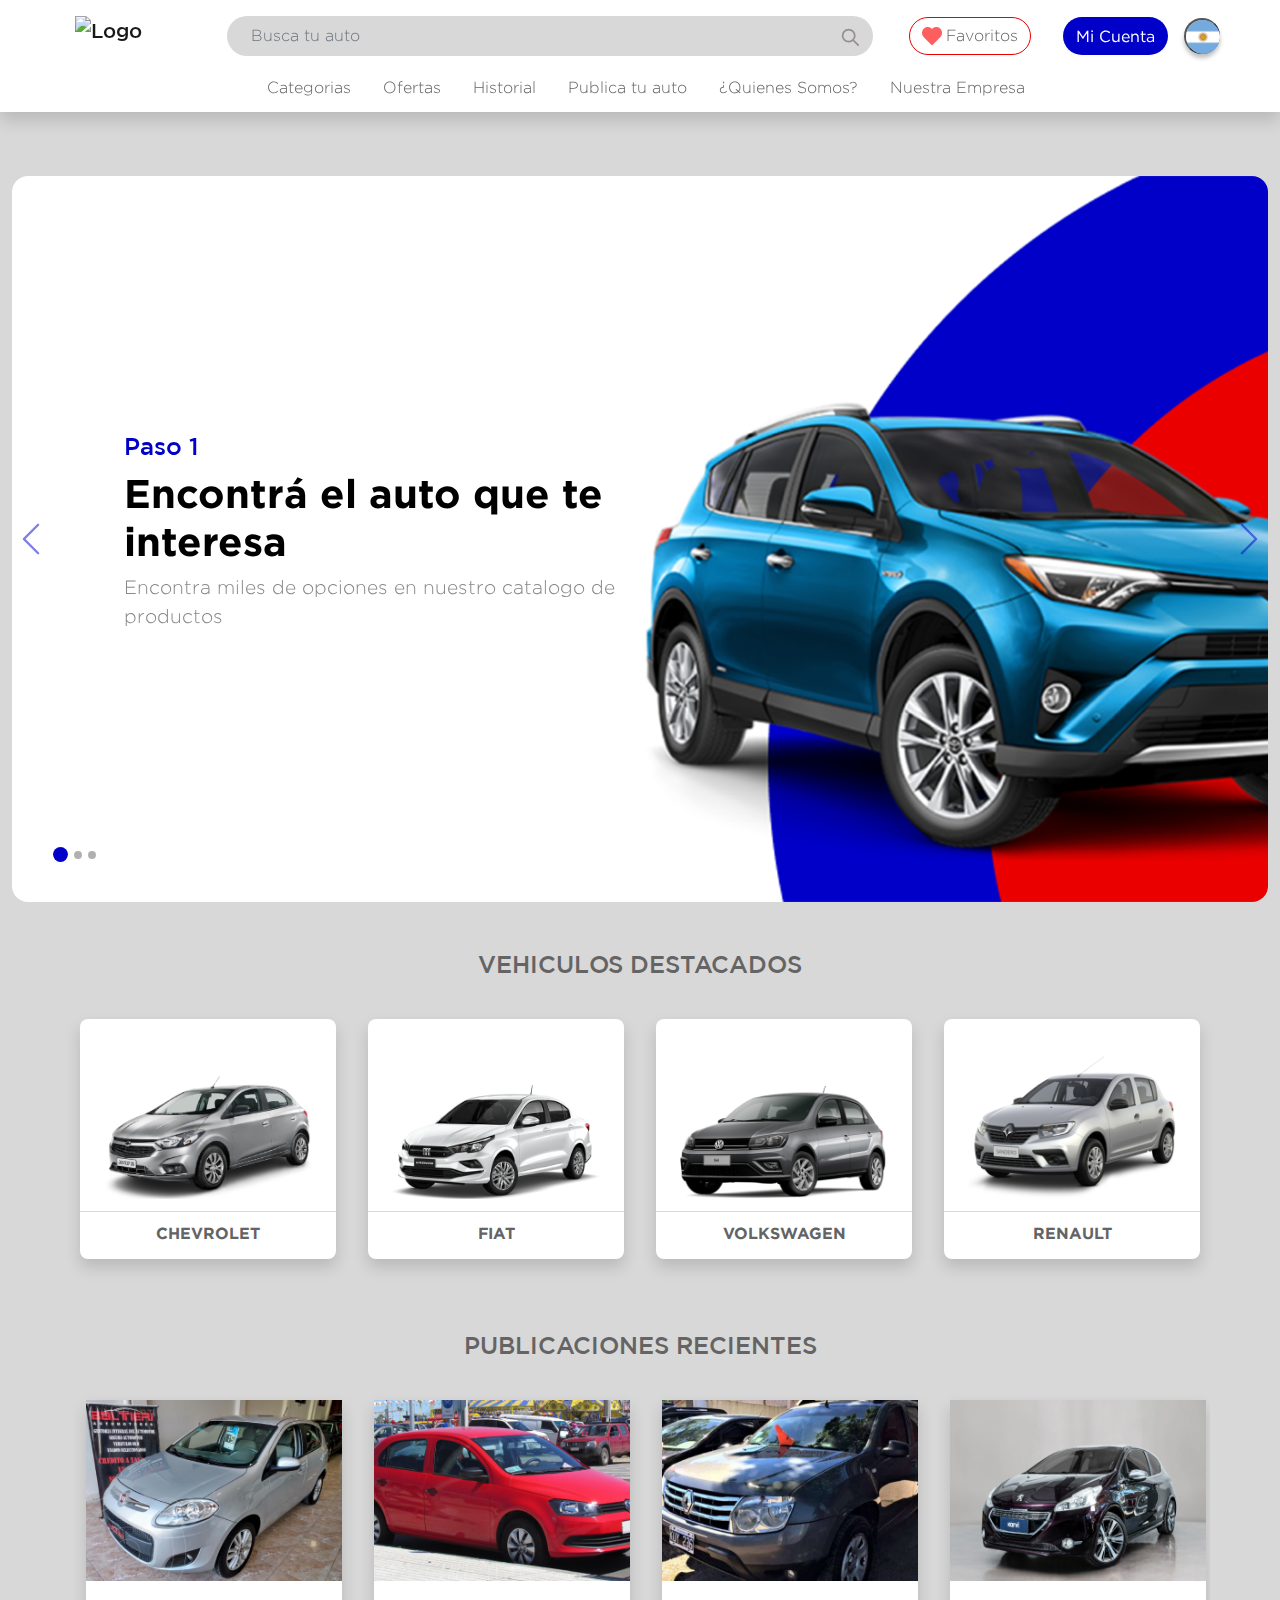
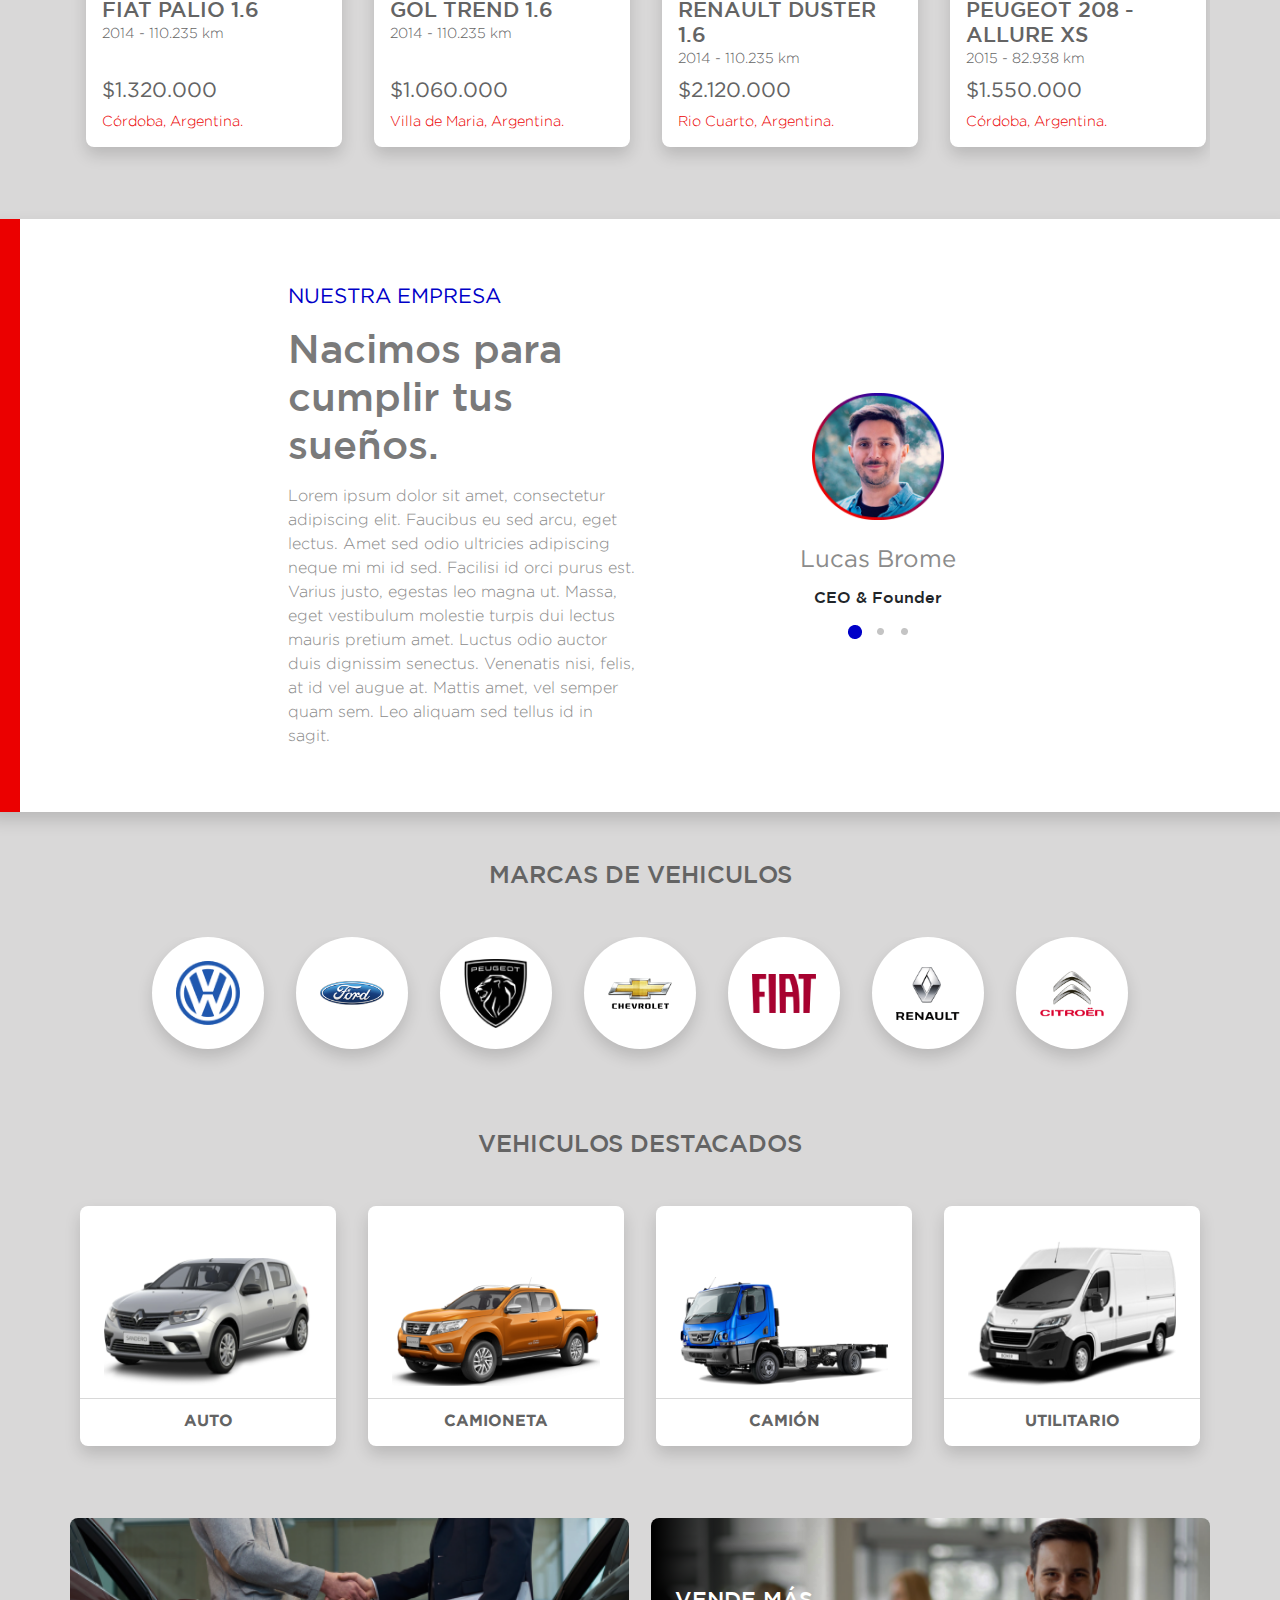
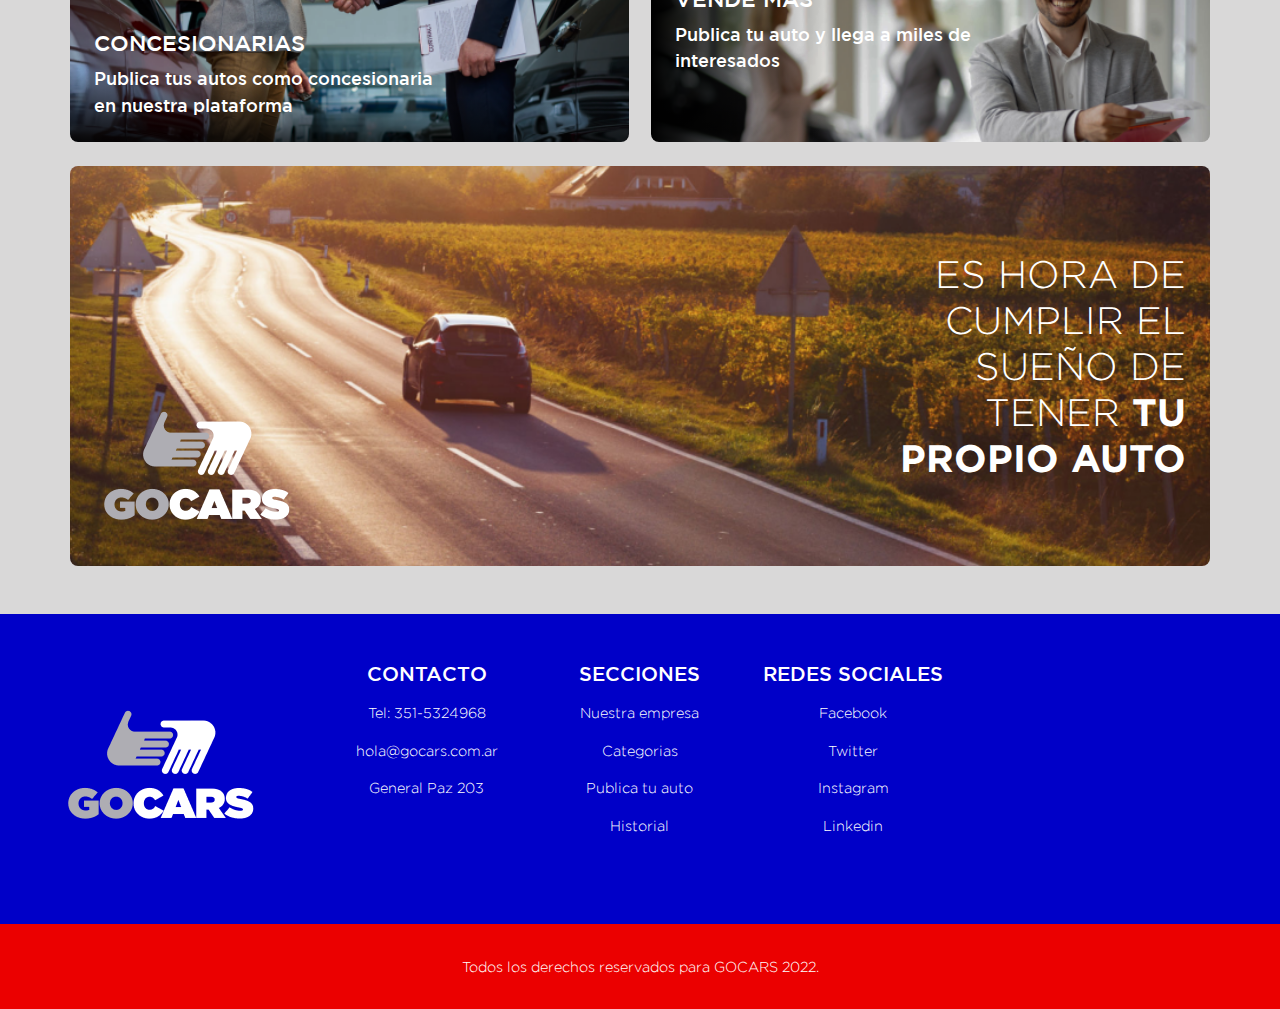
==== index.html @ 669456b5 "home" ====
<!DOCTYPE html>
<html>

<head>
    <meta charset="utf-8">
    <meta http-equiv="X-UA-Compatible" content="IE=edge">
    <title>GoCars</title>
    <meta name="viewport" content="width=device-width, initial-scale=1">
    <link rel="stylesheet" href="styles/main.css">
    <link rel="stylesheet" href="styles/bootstrap.min.css">
</head>

<body>
    <nav class="navbar navbar-expand-lg navbar-light px-5 shadow pt-3 pb-2 fixed-top">
        <div class="container-fluid">
            <div class="row mx-auto w-100">
                <a class="img-fluid navbar-brand logo-nav col-4 col-lg-1 logo mx-0 d-flex justify-content-center p-0"
                    href="#"><img class="img-fluid" src="img/logo.png" alt="Logo"></a>
                <button class="navbar-toggler float-end my-auto" type="button" data-bs-toggle="collapse"
                    data-bs-target="#navbarSupportedContent" aria-controls="navbarSupportedContent"
                    aria-expanded="false" aria-label="Toggle navigation">
                    <span class="navbar-toggler-icon"></span>
                </button>
                <div class="col-lg-11 collapse navbar-collapse mx-0" id="navbarSupportedContent">
                    <div class="row align-items-center justify-content-end">
                        <div class="mt-4 mt-lg-0 col-12 col-lg-6 ms-auto">
                            <div class="input-group input-lg">
                                <input type="text" class="ps-4 py-2 form-control" placeholder="Busca tu auto"
                                    aria-label="Busca tu auto" aria-describedby="button-addon2">
                                <button class="btn lupa-nav" type="button" id="button-addon2"><svg class="" fill="none"
                                        stroke="currentColor" viewBox="0 0 24 24" xmlns="http://www.w3.org/2000/svg">
                                        <path stroke-linecap="round" stroke-linejoin="round" stroke-width="2"
                                            d="M21 21l-6-6m2-5a7 7 0 11-14 0 7 7 0 0114 0z"></path>
                                    </svg></button>
                            </div>
                        </div>
                        <button
                            class="mb-3 mb-lg-0 mx-auto ms-lg-4 me-lg-3 fav-btn rounded-pill col-12 col-lg-1 btn d-flex align-items-end justify-content-center"
                            type="submit"><img src="img/fav.png" alt="fav" class="me-1 my-auto"> Favoritos</button>
                        <button class="mb-3 mb-lg-0 mx-lg-3 mx-auto rounded-pill col-12 col-lg-1 btn" type="submit">Mi
                            Cuenta</button>
                        <button class="col-12 col-lg-1 bandera-icon rounded-circle p-0"><img
                                class="rounded-circle m-auto" src="img/bandera.jpg" alt="nacionalidad"></button>
                        <div
                            class="enlaces-nav mt-2 mt-lg-0 col-12 pt-lg-3 d-flex flex-column flex-lg-row justify-content-center container-fluid">
                            <a href="" class="enlace-nav py-2 py-lg-1 mx-auto mx-lg-3 mx-xxl-5">
                                Categorias
                            </a>
                            <a href="pages/shopList.html" class="enlace-nav py-2 py-lg-1 mx-auto mx-lg-3 mx-xxl-5">
                                Ofertas
                            </a>
                            <a href="" class="enlace-nav py-2 py-lg-1 mx-auto mx-lg-3 mx-xxl-5">
                                Historial
                            </a>
                            <a href="" class="enlace-nav py-2 py-lg-1 mx-auto mx-lg-3 mx-xxl-5">
                                Publica tu auto
                            </a>
                            <a href="" class="enlace-nav py-2 py-lg-1 mx-auto mx-lg-3 mx-xxl-5">
                                ¿Quienes Somos?
                            </a>
                            <a href="" class="enlace-nav py-2 py-lg-1 mx-auto mx-lg-3 mx-xxl-5">
                                Nuestra Empresa
                            </a>
                        </div>
                    </div>
                </div>
                <div class="col-12  input d-lg-none mt-3 mx-0 px-0">
                    <div class="input-group">
                        <input type="text" class="ps-4 py-2 form-control" placeholder="Busca tu auto"
                            aria-label="Busca tu auto" aria-describedby="button-addon2">
                        <button class="btn lupa-nav" type="button" id="button-addon2"><svg class="" fill="none"
                                stroke="currentColor" viewBox="0 0 24 24" xmlns="http://www.w3.org/2000/svg">
                                <path stroke-linecap="round" stroke-linejoin="round" stroke-width="2"
                                    d="M21 21l-6-6m2-5a7 7 0 11-14 0 7 7 0 0114 0z"></path>
                            </svg></button>
                    </div>
                </div>

            </div>
    </nav>
    <div class="container-fluid mx-auto my-5">
        <div id="carouselExampleIndicators" class="carousel slide" data-bs-ride="carousel">
            <div class="carousel-indicators">
                <button type="button" data-bs-target="#carouselExampleIndicators" data-bs-slide-to="0" class="active"
                    aria-current="true" aria-label="Slide 1"></button>
                <button type="button" data-bs-target="#carouselExampleIndicators" data-bs-slide-to="1"
                    aria-label="Slide 2"></button>
                <button type="button" data-bs-target="#carouselExampleIndicators" data-bs-slide-to="2"
                    aria-label="Slide 3"></button>
            </div>
            <div class="carousel-inner">
                <div class="carousel-item banner1 active">
                    <div class="w-50">
                        <h4>Paso 1</h4>
                        <h3>Encontrá el auto que te interesa</h3>
                        <p>Encontra miles de opciones en nuestro catalogo de productos</p>

                    </div>
                </div>
                <div class="carousel-item banner2">
                    <div class="w-50">
                        <h4>Paso 1</h4>
                        <h3>Encontrá el auto que te interesa</h3>
                        <p>Encontra miles de opciones en nuestro catalogo de productos</p>

                    </div>
                </div>
                <div class="carousel-item banner3">
                    <div class="w-50">
                        <h4>Paso 1</h4>
                        <h3>Encontrá el auto que te interesa</h3>
                        <p>Encontra miles de opciones en nuestro catalogo de productos</p>

                    </div>
                </div>
            </div>
            <button class="carousel-control-prev" type="button" data-bs-target="#carouselExampleIndicators"
                data-bs-slide="prev">
                <span class="carousel-control-prev-icon me-auto" aria-hidden="true"></span>
                <span class="visually-hidden">Previous</span>
            </button>
            <button class="carousel-control-next" type="button" data-bs-target="#carouselExampleIndicators"
                data-bs-slide="next">
                <span class="carousel-control-next-icon ms-auto" aria-hidden="true"></span>
                <span class="visually-hidden">Next</span>
            </button>
        </div>
    </div>
    <div class="destacados container-fluid mb-5">
        <h3 class="text-center mt-5 mb-3">vehiculos destacados</h3>

        <div class="row justify-content-center aling-items-center pt-4">
            <div
                class="mb-2 mb-lg-4 px-0 col-6 col-lg-3 shadow card-auto d-flex flex-column justify-content-end mx-1 mx-lg-3">
                <img src="img/00 1.png" alt="" class="mx-auto px-4 py-2 img-fluid">
                <hr class="my-1">
                <h5 class="nombre-card text-center py-2">chevrolet</h5>
            </div>
            <div
                class="mb-2 mb-lg-4 px-0 col-6 col-lg-3 shadow card-auto d-flex flex-column justify-content-end mx-1 mx-lg-3">
                <img src="img/00 2.png" alt="" class="mx-auto px-4 py-2 img-fluid">
                <hr class="my-1">
                <h5 class="nombre-card text-center py-2">fiat</h5>
            </div>
            <div
                class="mb-2 mb-lg-4 px-0 col-6 col-lg-3 shadow card-auto d-flex flex-column justify-content-end mx-1 mx-lg-3">
                <img src="img/00 3.png" alt="" class="mx-auto px-4 py-2 img-fluid">
                <hr class="my-1">
                <h5 class="nombre-card text-center py-2">volkswagen</h5>
            </div>
            <div
                class="mb-2 mb-lg-4 px-0 col-6 col-lg-3 shadow card-auto d-flex flex-column justify-content-end mx-1 mx-lg-3">
                <img src="img/00 4.png" alt="" class="mx-auto px-4 py-2 img-fluid">
                <hr class="my-1">
                <h5 class="nombre-card text-center py-2">renault</h5>
            </div>
        </div>
    </div>
    <h3 class="text-center mt-5 mb-3 mx-2">publicaciones recientes</h3>
    <div class="publicaciones-home pt-4 mb-5 container px-0">
        <div class="mb-4 mx-3 px-0 shadow card-publicaciones d-flex flex-column">
            <button id="fav-no"
                class="rounded-circle text-decoration-none btn p-0 m-2 fav-icons w-auto position-absolute top-0 end-0">
                <img src="img/fav-no.png" alt="fav no" class="fav-no">
            </button>
            <button id="fav-si"
                class="rounded-circle text-decoration-none btn p-0 m-2 d-none fav-icons w-auto position-absolute top-0 end-0">
                <img src="img/fav-si.png" alt="fav si" class="fav-si">
            </button>
            <img src="img/0001.png" at="" class="">
            <h5 class="nombre-card px-3 pt-3">fiat palio 1.6</h5>
            <p class="datos-card px-3">
                2014 - 110.235 km
            </p>
            <h5 class="precio-card mt-auto px-3">
                $1.320.000
            </h5>
            <p class="ubicacion-card px-3">
                Córdoba, Argentina.
            </p>
        </div>
        <div class="mb-4 mx-3 px-0 shadow card-publicaciones d-flex flex-column">
            <button id="fav-no"
                class="rounded-circle text-decoration-none btn p-0 m-2 fav-icons w-auto position-absolute top-0 end-0">
                <img src="img/fav-no.png" alt="fav no" class="fav-no">
            </button>
            <button id="fav-si"
                class="rounded-circle text-decoration-none btn p-0 m-2 d-none fav-icons w-auto position-absolute top-0 end-0">
                <img src="img/fav-si.png" alt="fav si" class="fav-si">
            </button>
            <img src="img/0002.png" at="" class="">
            <h5 class="nombre-card px-3 pt-3">Gol trend 1.6</h5>
            <p class="datos-card px-3">
                2014 - 110.235 km
            </p>
            <h5 class="precio-card mt-auto px-3">
                $1.060.000
            </h5>
            <p class="ubicacion-card px-3">
                Villa de Maria, Argentina.
            </p>
        </div>
        <div class="mb-4 mx-3 px-0 shadow card-publicaciones d-flex flex-column">
            <button id="fav-no"
                class="rounded-circle text-decoration-none btn p-0 m-2 fav-icons w-auto position-absolute top-0 end-0">
                <img src="img/fav-no.png" alt="fav no" class="fav-no">
            </button>
            <button id="fav-si"
                class="rounded-circle text-decoration-none btn p-0 m-2 d-none fav-icons w-auto position-absolute top-0 end-0">
                <img src="img/fav-si.png" alt="fav si" class="fav-si">
            </button>
            <img src="img/0003.png" at="" class="">
            <h5 class="nombre-card px-3 pt-3">renault duster
                1.6</h5>
            <p class="datos-card px-3">
                2014 - 110.235 km
            </p>
            <h5 class="precio-card mt-auto px-3">
                $2.120.000
            </h5>
            <p class="ubicacion-card px-3">
                Rio Cuarto, Argentina.
            </p>
        </div>
        <div class="mb-4 mx-3 px-0 shadow card-publicaciones d-flex flex-column">
            <button id="fav-no"
                class="rounded-circle text-decoration-none btn p-0 m-2 fav-icons w-auto position-absolute top-0 end-0">
                <img src="img/fav-no.png" alt="fav no" class="fav-no">
            </button>
            <button id="fav-si"
                class="rounded-circle text-decoration-none btn p-0 m-2 d-none fav-icons w-auto position-absolute top-0 end-0">
                <img src="img/fav-si.png" alt="fav si" class="fav-si">
            </button>
            <img src="img/0004.png" at="" class="">
            <h5 class="nombre-card px-3 pt-3">peugeot 208 -
                allure xs</h5>
            <p class="datos-card px-3">
                2015 - 82.938 km
            </p>
            <h5 class="precio-card mt-auto px-3">
                $1.550.000
            </h5>
            <p class="ubicacion-card px-3">
                Córdoba, Argentina.
            </p>
        </div>
        <div class="mb-4 mx-3 px-0 shadow card-publicaciones d-flex flex-column">
            <button id="fav-no"
                class="rounded-circle text-decoration-none btn p-0 m-2 fav-icons w-auto position-absolute top-0 end-0">
                <img src="img/fav-no.png" alt="fav no" class="fav-no">
            </button>
            <button id="fav-si"
                class="rounded-circle text-decoration-none btn p-0 m-2 d-none fav-icons w-auto position-absolute top-0 end-0">
                <img src="img/fav-si.png" alt="fav si" class="fav-si">
            </button>
            <img src="img/0001.png" at="" class="">
            <h5 class="nombre-card px-3 pt-3">fiat palio 1.6</h5>
            <p class="datos-card px-3">
                2014 - 110.235 km
            </p>
            <h5 class="precio-card mt-auto px-3">
                $1.320.000
            </h5>
            <p class="ubicacion-card px-3">
                Córdoba, Argentina.
            </p>
        </div>
        <div class="mb-4 mx-3 px-0 shadow card-publicaciones d-flex flex-column">
            <button id="fav-no"
                class="rounded-circle text-decoration-none btn p-0 m-2 fav-icons w-auto position-absolute top-0 end-0">
                <img src="img/fav-no.png" alt="fav no" class="fav-no">
            </button>
            <button id="fav-si"
                class="rounded-circle text-decoration-none btn p-0 m-2 d-none fav-icons w-auto position-absolute top-0 end-0">
                <img src="img/fav-si.png" alt="fav si" class="fav-si">
            </button>
            <img src="img/0002.png" at="" class="">
            <h5 class="nombre-card px-3 pt-3">Gol trend 1.6</h5>
            <p class="datos-card px-3">
                2014 - 110.235 km
            </p>
            <h5 class="precio-card mt-auto px-3">
                $1.060.000
            </h5>
            <p class="ubicacion-card px-3">
                Villa de Maria, Argentina.
            </p>
        </div>
        <div class="mb-4 mx-3 px-0 shadow card-publicaciones d-flex flex-column">
            <button id="fav-no"
                class="rounded-circle text-decoration-none btn p-0 m-2 fav-icons w-auto position-absolute top-0 end-0">
                <img src="img/fav-no.png" alt="fav no" class="fav-no">
            </button>
            <button id="fav-si"
                class="rounded-circle text-decoration-none btn p-0 m-2 d-none fav-icons w-auto position-absolute top-0 end-0">
                <img src="img/fav-si.png" alt="fav si" class="fav-si">
            </button>
            <img src="img/0003.png" at="" class="">
            <h5 class="nombre-card px-3 pt-3">renault duster
                1.6</h5>
            <p class="datos-card px-3">
                2014 - 110.235 km
            </p>
            <h5 class="precio-card mt-auto px-3">
                $2.120.000
            </h5>
            <p class="ubicacion-card px-3">
                Rio Cuarto, Argentina.
            </p>
        </div>
        <div class="mb-4 mx-3 px-0 shadow card-publicaciones d-flex flex-column">
            <button id="fav-no"
                class="rounded-circle text-decoration-none btn p-0 m-2 fav-icons w-auto position-absolute top-0 end-0">
                <img src="img/fav-no.png" alt="fav no" class="fav-no">
            </button>
            <button id="fav-si"
                class="rounded-circle text-decoration-none btn p-0 m-2 d-none fav-icons w-auto position-absolute top-0 end-0">
                <img src="img/fav-si.png" alt="fav si" class="fav-si">
            </button>
            <img src="img/0004.png" at="" class="">
            <h5 class="nombre-card px-3 pt-3">peugeot 208 -
                allure xs</h5>
            <p class="datos-card px-3">
                2015 - 82.938 km
            </p>
            <h5 class="precio-card mt-auto px-3">
                $1.550.000
            </h5>
            <p class="ubicacion-card px-3">
                Córdoba, Argentina.
            </p>
        </div>
        <div class="mb-4 mx-3 px-0 shadow card-publicaciones d-flex flex-column">
            <button id="fav-no"
                class="rounded-circle text-decoration-none btn p-0 m-2 fav-icons w-auto position-absolute top-0 end-0">
                <img src="img/fav-no.png" alt="fav no" class="fav-no">
            </button>
            <button id="fav-si"
                class="rounded-circle text-decoration-none btn p-0 m-2 d-none fav-icons w-auto position-absolute top-0 end-0">
                <img src="img/fav-si.png" alt="fav si" class="fav-si">
            </button>
            <img src="img/0001.png" at="" class="">
            <h5 class="nombre-card px-3 pt-3">fiat palio 1.6</h5>
            <p class="datos-card px-3">
                2014 - 110.235 km
            </p>
            <h5 class="precio-card mt-auto px-3">
                $1.320.000
            </h5>
            <p class="ubicacion-card px-3">
                Córdoba, Argentina.
            </p>
        </div>
        <div class="mb-4 mx-3 px-0 shadow card-publicaciones d-flex flex-column">
            <button id="fav-no"
                class="rounded-circle text-decoration-none btn p-0 m-2 fav-icons w-auto position-absolute top-0 end-0">
                <img src="img/fav-no.png" alt="fav no" class="fav-no">
            </button>
            <button id="fav-si"
                class="rounded-circle text-decoration-none btn p-0 m-2 d-none fav-icons w-auto position-absolute top-0 end-0">
                <img src="img/fav-si.png" alt="fav si" class="fav-si">
            </button>
            <img src="img/0002.png" at="" class="">
            <h5 class="nombre-card px-3 pt-3">Gol trend 1.6</h5>
            <p class="datos-card px-3">
                2014 - 110.235 km
            </p>
            <h5 class="precio-card mt-auto px-3">
                $1.060.000
            </h5>
            <p class="ubicacion-card px-3">
                Villa de Maria, Argentina.
            </p>
        </div>
        <div class="mb-4 mx-3 px-0 shadow card-publicaciones d-flex flex-column">
            <button id="fav-no"
                class="rounded-circle text-decoration-none btn p-0 m-2 fav-icons w-auto position-absolute top-0 end-0">
                <img src="img/fav-no.png" alt="fav no" class="fav-no">
            </button>
            <button id="fav-si"
                class="rounded-circle text-decoration-none btn p-0 m-2 d-none fav-icons w-auto position-absolute top-0 end-0">
                <img src="img/fav-si.png" alt="fav si" class="fav-si">
            </button>
            <img src="img/0003.png" at="" class="">
            <h5 class="nombre-card px-3 pt-3">renault duster
                1.6</h5>
            <p class="datos-card px-3">
                2014 - 110.235 km
            </p>
            <h5 class="precio-card mt-auto px-3">
                $2.120.000
            </h5>
            <p class="ubicacion-card px-3">
                Rio Cuarto, Argentina.
            </p>
        </div>
        <div class="mb-4 mx-3 px-0 shadow card-publicaciones d-flex flex-column">
            <button id="fav-no"
                class="rounded-circle text-decoration-none btn p-0 m-2 fav-icons w-auto position-absolute top-0 end-0">
                <img src="img/fav-no.png" alt="fav no" class="fav-no">
            </button>
            <button id="fav-si"
                class="rounded-circle text-decoration-none btn p-0 m-2 d-none fav-icons w-auto position-absolute top-0 end-0">
                <img src="img/fav-si.png" alt="fav si" class="fav-si">
            </button>
            <img src="img/0004.png" at="" class="">
            <h5 class="nombre-card px-3 pt-3">peugeot 208 -
                allure xs</h5>
            <p class="datos-card px-3">
                2015 - 82.938 km
            </p>
            <h5 class="precio-card mt-auto px-3">
                $1.550.000
            </h5>
            <p class="ubicacion-card px-3">
                Córdoba, Argentina.
            </p>
        </div>
    </div>
    <div class="my-5 py-5 row nuestra-empresa shadow">
        <div class="col-12 col-lg-7 py-3">
            <h2 class="text-center text-lg-start mb-0">
                nuestra empresa
            </h2>
            <h3 class="text-center text-lg-start py-3 mb-0">
                Nacimos para cumplir tus sueños.
            </h3>
            <p class="text-center text-lg-start mb-0">
                Lorem ipsum dolor sit amet, consectetur adipiscing elit. Faucibus eu sed arcu, eget lectus. Amet sed
                odio ultricies adipiscing neque mi mi id sed. Facilisi id orci purus est. Varius justo, egestas leo
                magna ut. Massa, eget vestibulum molestie turpis dui lectus mauris pretium amet. Luctus odio auctor duis
                dignissim senectus. Venenatis nisi, felis, at id vel augue at. Mattis amet, vel semper quam sem. Leo
                aliquam sed tellus id in sagit.
            </p>
        </div>
        <div class="col-12 col-lg-5 py-3 d-flex flex-column align-items-center justify-content-center">
            <img src="img/ceo.png" alt="" class="ceo">
            <h3 class="pt-4 pb-1">Lucas Brome</h3>
            <p class="">CEO & Founder</p>
            <img src="img/indicators.png" alt="">
        </div>
    </div>
    <h3 class="text-center  my-5">marcas de vehiculos</h3>
    <div class="marcas">
        <div class="d-flex justify-content-md-center pb-3">
            <div class="rounded-circle shadow mx-xl-3 mx-2 mb-3 bg-white d-flex justify-content-center align-items-center">
                <img src="img/01.png" alt="" class="logo-marca p-3 p-md-4">

            </div>
            <div class="rounded-circle shadow mx-xl-3 mx-2 mb-3 bg-white d-flex justify-content-center align-items-center">
                <img src="img/02.png" alt="" class="logo-marca p-3 p-md-4">

            </div>
            <div class="rounded-circle shadow mx-xl-3 mx-2 mb-3 bg-white d-flex justify-content-center align-items-center">
                <img src="img/03.png" alt="" class="logo-marca p-3 p-md-4">

            </div>
            <div class="rounded-circle shadow mx-xl-3 mx-2 mb-3 bg-white d-flex justify-content-center align-items-center">
                <img src="img/04.png" alt="" class="logo-marca p-3 p-md-4">

            </div>
            <div class="rounded-circle shadow mx-xl-3 mx-2 mb-3 bg-white d-flex justify-content-center align-items-center">
                <img src="img/05.png" alt="" class="logo-marca p-3 p-md-4">

            </div>
            <div class="rounded-circle shadow mx-xl-3 mx-2 mb-3 bg-white d-flex justify-content-center align-items-center">
                <img src="img/06.png" alt="" class="logo-marca p-3 p-md-4">

            </div>
            <div class="rounded-circle shadow mx-xl-3 mx-2 mb-3 bg-white d-flex justify-content-center align-items-center">
                <img src="img/07.png" alt="" class="logo-marca p-3 p-md-4">

            </div>
        </div>
    </div>
    <div class="tipos container-fluid mb-4">
        <h3 class="text-center my-5">vehiculos destacados</h3>

        <div class="row justify-content-center aling-items-center">
            <div
                class="mb-2 mb-lg-4 px-0 col-6 col-lg-3 shadow card-auto d-flex flex-column justify-content-end mx-1 mx-lg-3">
                <img src="img/0 1.png" alt="vehiculo" class="mx-auto px-4 py-2 img-fluid">
                <hr class="my-1">
                <h5 class="nombre-card text-center py-2">auto</h5>
            </div>
            <div
                class="mb-2 mb-lg-4 px-0 col-6 col-lg-3 shadow card-auto d-flex flex-column justify-content-end mx-1 mx-lg-3">
                <img src="img/0 2.png" alt="vehiculo" class="mx-auto px-4 py-2 img-fluid">
                <hr class="my-1">
                <h5 class="nombre-card text-center py-2">camioneta</h5>
            </div>
            <div
                class="mb-2 mb-lg-4 px-0 col-6 col-lg-3 shadow card-auto d-flex flex-column justify-content-end mx-1 mx-lg-3">
                <img src="img/0 3.png" alt="vehiculo" class="mx-auto px-4 py-2 img-fluid">
                <hr class="my-1">
                <h5 class="nombre-card text-center py-2">camión</h5>
            </div>
            <div
                class="mb-2 mb-lg-4 px-0 col-6 col-lg-3 shadow card-auto d-flex flex-column justify-content-end mx-1 mx-lg-3">
                <img src="img/0 4.png" alt="vehiculo" class="mx-auto px-4 py-2 img-fluid">
                <hr class="my-1">
                <h5 class="nombre-card text-center py-2">utilitario</h5>
            </div>
        </div>
    </div>
    <div class="container publicidad-home mb-5">
        <div class="row justify-content-between">
            <div class="publi1 d-flex rounded p-0 mt-4">
                <div class="mt-auto w-75 p-4">
                    <h3 class="h4">Concesionarias</h3>
                    <p class=" mb-0">Publica tus autos como concesionaria <br class="d-none d-lg-inline"> en nuestra
                        plataforma</p>
                </div>
            </div>
            <div class="publi2 rounded p-0 mt-4 d-flex">
                <div class="w-75 my-auto px-4">
                    <h3 class="h4">VENDE MÁS</h3>
                    <p class=" mb-0">Publica tu auto y llega a miles de interesados</p>
                </div>
            </div>
            <div class="col-12 d-flex justify-content-between publi3 rounded p-0 mt-4">
                <img src="img/logo-byn.png" alt="logo" class="align-self-end img-fluid p-3">
                <h3 class="w-50  text-end align-self-center pe-4 m-0">es hora de cumplir el sueño de tener <span>tu
                        propio auto</span></h3>
            </div>
        </div>
    </div>
    <footer>
        <div class="row pt-5 pb-4 py-lg-5 mx-0">
            <div class="d-none d-lg-flex col-lg-3 col-12 justify-content-center align-items-center">
                <img src="img/logo-byn.png" alt="" class="img-fluid">
            </div>
            <div class="col-12 col-lg-2 text-center d-flex flex-column justify-content-start">
                <h4 class="">
                    contacto
                </h4>
                <p class="mb-2 mb-lg-3">Tel: 351-5324968</p>
                <a class="mb-lg-3 mb-2" href="mailto:hola@gocars.com.ar">hola@gocars.com.ar</a>
                <p class="mb-2 mb-lg-3">General Paz 203</p>
            </div>
            <div class="col-12 col-lg-2 text-center d-flex flex-column justify-content-start">
                <h4 class="mt-4 mt-lg-0">
                    secciones
                </h4>
                <a class="d-block mb-lg-3 mb-2" href="#"> Nuestra empresa</a>
                <a class="d-block mb-lg-3 mb-2" href="#">Categorias</a>
                <a class="d-block mb-lg-3 mb-2" href="#">Publica tu auto</a>
                <a class="d-block mb-lg-3 mb-2" href="#">Historial</a>
            </div>
            <div class="col-12 col-lg-2 text-center d-flex flex-column justify-content-start">
                <h4 class="mt-4 mt-lg-0">
                    redes sociales
                </h4>
                <a class="d-block mb-lg-3 mb-2" href="https://www.facebook.com/" target="_blank">Facebook</a>
                <a class="d-block mb-lg-3 mb-2" href="https://www.twitter.com/" target="_blank">Twitter</a>
                <a class="d-block mb-lg-3 mb-2" href="https://www.instagram.com/" target="_blank">Instagram</a>
                <a class="d-block mb-lg-3 mb-2" href="https://www.linkedin.com/" target="_blank">Linkedin</a>
            </div>
            <div class=" d-none d-lg-block col-lg-3 col-12 my-auto me-auto">
                <iframe class=""
                    src="https://www.google.com/maps/embed?pb=!1m18!1m12!1m3!1d12525.408239431039!2d-64.19188614071106!3d-31.416451978954928!2m3!1f0!2f0!3f0!3m2!1i1024!2i768!4f13.1!3m3!1m2!1s0x94329902eb0b2faf%3A0x4382bb478dc6e982!2sPlaza%20San%20Mart%C3%ADn!5e0!3m2!1ses-419!2sar!4v1647730084807!5m2!1ses-419!2sar"
                    style="border:0;" allowfullscreen="" loading="lazy"></iframe>
            </div>
            <div class="d-lg-none col-12 d-flex justify-content-center align-items-center me-2">
                <img src="img/logo-byn.png" alt="" class="img-fluid">
            </div>
        </div>
        <div class="derechos py-3">
            <p class="m-3 text-center">Todos los derechos reservados para GOCARS 2022.</p>
        </div>
    </footer>

    <script src="js/bootstrap.bundle.min.js" async defer></script>
    <script src="js/scrpits.js" async defer></script>
</body>

</html>
---- styles/main.css ----
/* GENERALES */
:root {
  --rojo: #eb0000;
  --coral: #ff5e5e;
  --azul: #0000c8;
  --rosa: #f8cabe;
}

@font-face {
  font-family: "gotham";
  src: url("../fonts/Gotham-Light.otf");
  font-weight: 100;
}
@font-face {
  font-family: "gotham";
  src: url("../fonts/Gotham\ Book\ Font.otf");
  font-weight: 300;
}

@font-face {
  font-family: "gotham";
  src: url("../fonts/GothamMedium.ttf");
  font-weight: 400;
}

@font-face {
  font-family: "gotham";
  src: url("../fonts/Gotham-Bold.otf");
  font-weight: 600;
}
body .btn {
  white-space: nowrap;
}
input,
textarea {
  outline: none !important;
}

input:focus,
textarea:focus,
button:focus {
  box-shadow: none !important;
}

html body {
  background-color: #d9d8d8 !important;
  font-family: "gotham" !important;
  overflow-x: hidden !important;
}
button {
  transition: all 0.1s ease !important;
  font-weight: 300 !important;
}
button:hover {
  transform: scale(1.03) !important;
  box-shadow: 0 0.1rem 1rem rgba(0, 0, 0, 0.1) !important;
}
button:active {
  transform: scale(1.0) !important;
  box-shadow: none !important;
}
body .rounded {
  border-radius: 0.5rem !important;
}
/* NAVBAR */
body .navbar {
  background-color: white;
}
body .navbar button{
  font-size: 100%;
}

body nav .logo-nav {
  max-width: 160px!important;
}
@media (min-width:	992px) {
  body .navbar button{
    width: auto;
  }
}
@media (max-width:	992px) {


}
      
body nav .logo-nav {
  max-width: 100px!important;
}
}

body .navbar .lupa-nav svg {
  transition: all 0.1s ease;
}
body .navbar .lupa-nav:hover svg {
  transform: scale(1.2);

}
body .navbar .lupa-nav:hover svg:active {
  transform: scale(1.0) !important;
}
body .navbar .lupa-nav:hover {
  transform: none !important;
  box-shadow: none !important;
}
body .navbar .input-group input {
  color: #3f3f3f;
  -webkit-border-top-left-radius: 500000000px;
  -webkit-border-bottom-left-radius: 500000000px;
  -moz-border-radius-topleft: 500000000px;
  -moz-border-radius-bottomleft: 500000000px;
  border-top-left-radius: 500000000px;
  border-bottom-left-radius: 500000000px;
  border: none;
  background-color: #d9d8d8;
  font-weight: 100;
  font-size: 100%;
}
body .navbar .input-group {
  font-weight: 100;
}

@media (max-width: 992px) {
  body .navbar .input-lg {
    display: none !important;
  }
}
body .navbar .input-group button {
  width: 2.8rem;
  color: #958f8f;
  -webkit-border-top-right-radius: 500000000px;
  -webkit-border-bottom-right-radius: 500000000px;
  -moz-border-radius-topright: 500000000px;
  -moz-border-radius-bottomright: 500000000px;
  border-top-right-radius: 500000000px;
  border-bottom-right-radius: 500000000px;
  border: none;
  background-color: #d9d8d8;
}

body .navbar .bandera-icon {
  height: 36px;
  width: 36px;
  box-shadow: 0px 4px 4px rgba(0, 0, 0, 0.25);
  background: rgb(185, 180, 180);
  background: linear-gradient(
    140deg,
    rgba(185, 180, 180, 1) 0%,
    rgba(255, 255, 255, 0.7287115529805672) 100%
  );
}
@media (max-width: 992px) {
  body .navbar .bandera-icon {
    margin: 0 auto !important;
    width: auto !important;
  }
  
}
body .navbar .bandera-icon img {
  height: 34px;
  width: 34px;
  margin: 2px;
}
body .navbar .collapse .row .ms-auto {
  width: 63%;
}
body .navbar .navbar-collapse .fav-btn {
  border-color: var(--rojo);
  font-weight: 100 !important;
  color: #646464;
}

body .navbar .navbar-collapse button:nth-child(3) {
  background-color: var(--azul);
  color: white;
}

body .navbar .navbar-toggler {
  width: auto;
  margin-left: auto;
}
body .navbar .enlaces-nav {
  margin-right: 4%;
}
@media (max-width:	992px) {
  body .navbar .enlaces-nav {
    margin-right: 0;
  }
}
body .navbar .enlace-nav {
  white-space: nowrap;
  font-weight: 100;
  color: #646464;
  text-decoration: none;
  transition: all 0.1s ease;
}
body .navbar .enlace-nav:hover {
  transform: scale(1.07);
  color: var(--azul);
}
body .navbar .enlace-nav:active {
  transform: scale(1.0);
}
.navbar > .container,
.navbar > .container-fluid,
.navbar > .container-lg,
.navbar > .container-md,
.navbar > .container-sm,
.navbar > .container-xl,
.navbar > .container-xxl {
  flex-wrap: nowrap !important;
}
body .navbar .fav-icon {
  width: 1.3rem;
  color: coral;
}

/* CAROUSEL HOME*/
body div .carousel {
  display: flex;
  justify-content: start;
  overflow: hidden;
  border-radius: 1rem;
  margin-top: 11rem;
}
body div .carousel h4{
  color: #0000c8;
}
body div .carousel h3{
  color: #000000;
  font-size: 2.5rem;
  font-weight: 600;
  text-transform: none;
}
body div .carousel p{
  color: #89888A;
  font-size: 1.2rem;
  font-weight: 100;
}
body div .carousel .banner1 {
background-image: url(../img/Banner\ 1.png);
background-position: center;
background-repeat: no-repeat;
background-size: cover;
padding: 16rem 7rem;
}
body div .carousel .banner2 {
background-image: url(../img/Banner\ 2.png);
background-position: center;
background-repeat: no-repeat;
background-size: cover;
padding: 16rem 7rem;
}
body div .carousel .banner3 {
background-image: url(../img/Banner\ 3.png);
background-position: center;
background-repeat: no-repeat;
background-size: cover;
padding: 16rem 7rem;
}
body div .carousel button:hover {
  box-shadow: none !important;
}
body div .carousel .carousel-indicators {
  display: flex;
  justify-content: start;
  align-items: center;
  margin: 0 3% 30px 3%;
}
@media (max-width: 992px) {
  body div .carousel .carousel-indicators {
    margin-bottom: 5px;
  }
  body div .carousel h4{
font-size: 1rem;  }
  body div .carousel h3{
    font-size: 1.5rem;
  }
  body div .carousel p{
    font-size: .8rem;
  }
  body div .carousel .banner1 {
  background-image: url(../img/Banner\ 1.png);
  background-size: cover;
  padding: 3rem 2rem;
  }
  body div .carousel .banner2 {
  background-image: url(../img/Banner\ 2.png);
  background-size: cover;
  padding: 3rem 2rem;
  }
  body div .carousel .banner3 {
  background-image: url(../img/Banner\ 3.png);
  background-size: cover;
  padding: 3rem 2rem;
  }
}
body div .carousel .carousel-indicators [data-bs-target] {
  width: 8px;
  height: 8px;
  border-radius: 100%;
  background-color: rgba(0, 0, 0, 0.616);
}
.carousel .carousel-indicators .active {
  width: 15px !important;
  height: 15px !important;
  background-color: var(--azul) !important;
}
body .carousel .carousel-control-next-icon {
  background-image: url("data:image/svg+xml,%3csvg xmlns='http://www.w3.org/2000/svg' viewBox='0 0 16 16' fill='%230000c8'%3e%3cpath d='M4.646 1.646a.5.5 0 0 1 .708 0l6 6a.5.5 0 0 1 0 .708l-6 6a.5.5 0 0 1-.708-.708L10.293 8 4.646 2.354a.5.5 0 0 1 0-.708z'/%3e%3c/svg%3e") !important;
  padding: 10%;
}
body .carousel .carousel-control-prev-icon {
  background-image: url("data:image/svg+xml,%3csvg xmlns='http://www.w3.org/2000/svg' viewBox='0 0 16 16' fill='%230000c8'%3e%3cpath d='M11.354 1.646a.5.5 0 0 1 0 .708L5.707 8l5.647 5.646a.5.5 0 0 1-.708.708l-6-6a.5.5 0 0 1 0-.708l6-6a.5.5 0 0 1 .708 0z'/%3e%3c/svg%3e") !important;
  padding: 10%;
}

/* .carousel-control-next {
  opacity: 1 !important;
  width: 3rem !important;
  display: flex !important;
  justify-content: end !important;
}
.carousel-control-prev {
  opacity: 1 !important;
  width: 3rem !important;
  display: flex !important;
  justify-content: start !important;
}
.carousel-control-next-icon {
  background-image: url("../img/arrow-right.png") !important;
  width: 1.5rem !important;
  height: 1.5rem !important;
  background-color: #fff;
}
.carousel-control-prev-icon {
  background-image: url("../img/arrow-left.png") !important;
  width: 1.5rem !important;
  height: 1.5rem !important;
  background-color: #fff;
} */

/* DESTACADOS HOME */
body h3 {
  font-size: 150%;
  color: #646464;
  font-weight: 500;
  text-transform: uppercase;
}

/* CARD AUTO */
body .card-auto {
  background-color: white;
  width: 16rem;
  height: 15rem;
  border-radius: 0.5rem;
  transition: all 0.1s ease;
}
body .card-auto:hover {
  cursor: pointer;
  transform: scale(1.02);
}
body .card-auto h5 {
  color: #646464;
  font-weight: 600;
  text-transform: uppercase;
  font-size: 100%;
}
body .card-auto hr {
  background-color: #646464;
}
@media (max-width: 992px) {
  body .card-auto {
    width: 45%;
    height: auto;
  }
  body .card-auto h5 {
    font-size: 90%;
  }
}
/*  PUBLICACIONES HOME*/

body .publicaciones-home {
  display: flex !important;
  overflow-x: auto !important;

}

body .card-publicaciones {
  background-color: white;
  width: 16rem;
  border-radius: 0 0 0.5rem 0.5rem;
  transition: all 0.1s ease;
}
body .card-publicaciones .datos-card{
margin-bottom: 0.5rem;
}
body .card-publicaciones .nombre-card{
  font-size: 130%;
margin-bottom: 0;
font-weight: 500;
}
body .card-publicaciones .precio-card{
  font-size: 130%;
}
body .card-publicaciones:hover {
  cursor: pointer;
  transform: scale(1.02);
}

@media (max-width: 992px) {
  body .card-publicaciones {
    width: 11.5rem;
  }

}


body .fav-card {
  background-color: #ececec;
  padding: 0.5rem;
  border: none;
}

.nombre-card {
  color: #646464;
  font-weight: 300;
  text-transform: uppercase;
}
.datos-card {
  color: #646464;
  font-weight: 100;
  font-size: 90%;
}
.precio-card {
  color: #646464;
  font-weight: 300;
}
.ubicacion-card {
  color: var(--rojo);
  font-weight: 100;
  font-size: 90%;
}
body .fav-icons {
  z-index: 4 !important;
} 
@media (max-width:	992px) {
  body .fav-no {
width: 2.1rem;
  }
  body .fav-si {
width: 2.1rem;
  }
}

/* NUESTRA EMPRESA HOME */
body .nuestra-empresa {
  padding: 0 20%;
  background-color: white;
  border-left: 2rem solid var(--rojo);
}
body .nuestra-empresa .col-lg-7 {
  padding-right: 5rem;
}
body .nuestra-empresa .col-lg-7 h2 {
  color: var(--azul);
  font-size: 130%;
  text-transform: uppercase;
  font-weight: 300;
}
body .nuestra-empresa .col-lg-7 h3 {
  text-transform: none;
  font-size: 250%;
  color: #7a7a7a;
}
body .nuestra-empresa .col-lg-7 p {
  color: #8b8b8b;
  font-weight: 100;
}
@media (max-width: 992px) {
  body .nuestra-empresa {
    padding: 0 10%;
    border-left: none;
  }
  body .nuestra-empresa .col-lg-7 {
    padding-right: 0;
  }
}
body .nuestra-empresa .col-lg-5 h3 {
  text-transform: none;
  font-weight: 300;
  color: #8b8b8b;
}
body .nuestra-empresa .ceo {
  width: 45%;
}

/* MARCAS HOME */
body .marcas {
overflow-x: auto !important;
}
body .marcas div div {
  width: 7rem;
  height: 7rem;
}
body .marcas img {
  width: 7rem;
  margin: 0 2rem;
}
@media (max-width: 992px) {
  body .marcas div div {
    width: 5rem;
    height: 5rem;
  }
  body .marcas img {
    width: 5rem;
    margin: 0 1rem;
  }
}
/* PUBLICIDAD HOME */
body .publicidad-home {
  color: white;
  font-weight: 500;
}
body .publicidad-home h3 {
  color: white;
  font-size: 140%;
}
body .publicidad-home p {
  font-size: 110%;
}
body .publicidad-home .row .publi1 {
  background: linear-gradient(3.58deg, #000000 -1.86%, rgba(255, 255, 255, 0) 27.3%), url("../img/publi1.png");
  background-repeat: no-repeat;
  background-position: center;
  background-size: cover;
  height: 14rem;
  width: 49%;
}
body .publicidad-home .row .publi2 {
  height: 14rem;
  width: 49%;
  background: linear-gradient(90.64deg, #000000 0.55%, rgba(255, 255, 255, 0) 31.05%), url("../img/publi2.png");
  background-repeat: no-repeat;
  background-position: center;
  background-size: cover;
}
@media (max-width: 992px) {
  body .publicidad-home .row .publi1 {
    width: 100%;
    border-radius: 0 !important;
  }
  body .publicidad-home .row .publi2 {
    width: 100%;
    border-radius: 0 !important;

  }
  body .publicidad-home .row .publi3 {
    background-image: url("../img/publicidad-mobile.png");
    border-radius: 0 !important;

  }
}

body .publicidad-home .row .publi3 {
  background-image: url("../img/publi3.png");
  background-repeat: no-repeat;
  background-position: center;
  background-size: cover;
  height: 25rem;
}
@media (max-width: 992px) {
  body .publicidad-home .row .publi3 {
    background-image: url("../img/publicidad-mobile.png");
  }
  body .publicidad-home .row .publi3 img{
    width: 30%;
  }
}
body .publicidad-home .row .publi3 h3{
  font-weight: 100;
  font-size: 2.4rem;
}
@media (max-width:	500px) {
  body .publicidad-home .row .publi3 h3{
    font-size: 1.8rem;
  }
}
body .publicidad-home .row .publi3 h3 span{
 font-weight: 800;
}
@media (min-width: 992px) {
  body .publicidad-home .row .publi3 h3{
    width: 30% !important;
  }
}
@media (max-width: 450px) {
  body .publicidad-home .row .publi3 h3{
font-size: 200%;
  }
}
/* FOOTER */
footer{
  font-size: 90%;
}
footer .row{
  background-color: var(--azul);
  color: white;
  font-weight: 100;
}
footer h4{
  background-color: var(--azul);
  color: white;
  font-weight: 500;
  text-transform: uppercase;
  margin-bottom: 1rem;
  font-size: 140%;
}
footer a{
  color: white;
  font-weight: 100;
  text-decoration: none;
  transition: all 0.1s ease;
  font-size: 100%;
}
footer a:hover{
  transform: scale(1.07);
  color: white;
}
footer a:active{
  transform: scale(1);
}
footer iframe {
  height: 13rem;
}
@media (max-width: 1293px	) {
  footer iframe {
transform: scale(0.8);  }
}
@media (max-width: 1193px	) {
  footer iframe {
transform: scale(0.6);  }
}
footer .derechos {
  background-color: var(--rojo);
  text-align: center;
  font-weight: 100;
  color: white;
}

/* SHOP LIST */

body .banner {
  background-image: url(../img/banner-shoplist.png);
  background-position: center;
  background-repeat: no-repeat;
  background-size: cover;
  padding: 0 2rem;
  height: 15rem;
}
body .banner h3{
color: white;
width: 30%;
font-weight: 100;
}
body .banner h3 span{
font-weight: 600;
}
body .banner img{
width: 9rem;
}
@media (max-width:	1200px) {
  body .banner h3{
    font-size: 1.7rem;
    }
    body .banner img{
      width: 7rem;
      }
}
@media (max-width: 992px) {
  body .shop-list .card-publicaciones{
    width: 9rem;
  }
  body .shop-list .card-publicaciones h5{
font-size: 1rem;  }
  body .shop-list .row{
    padding: 0;
  }
  
}
@media (max-width:	992px) {
  body {
    font-size: 100% !important;
  }
}
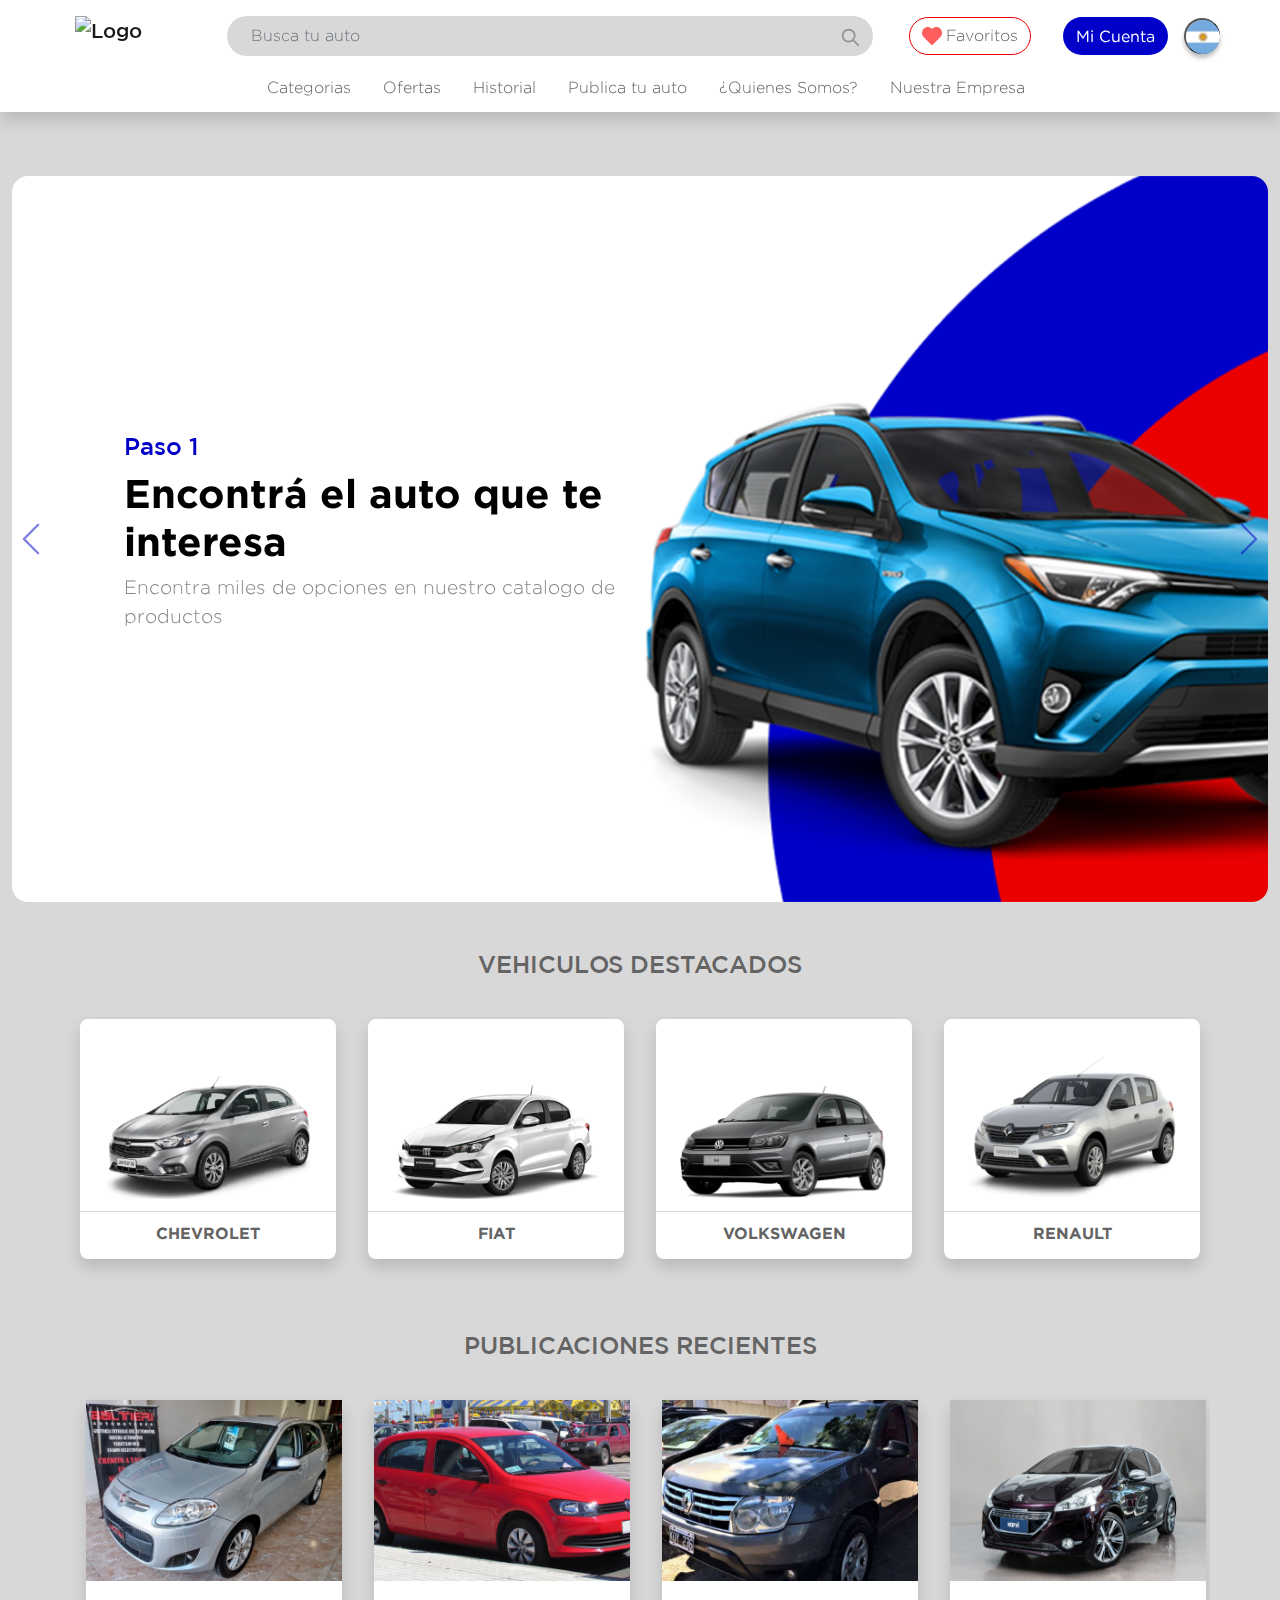
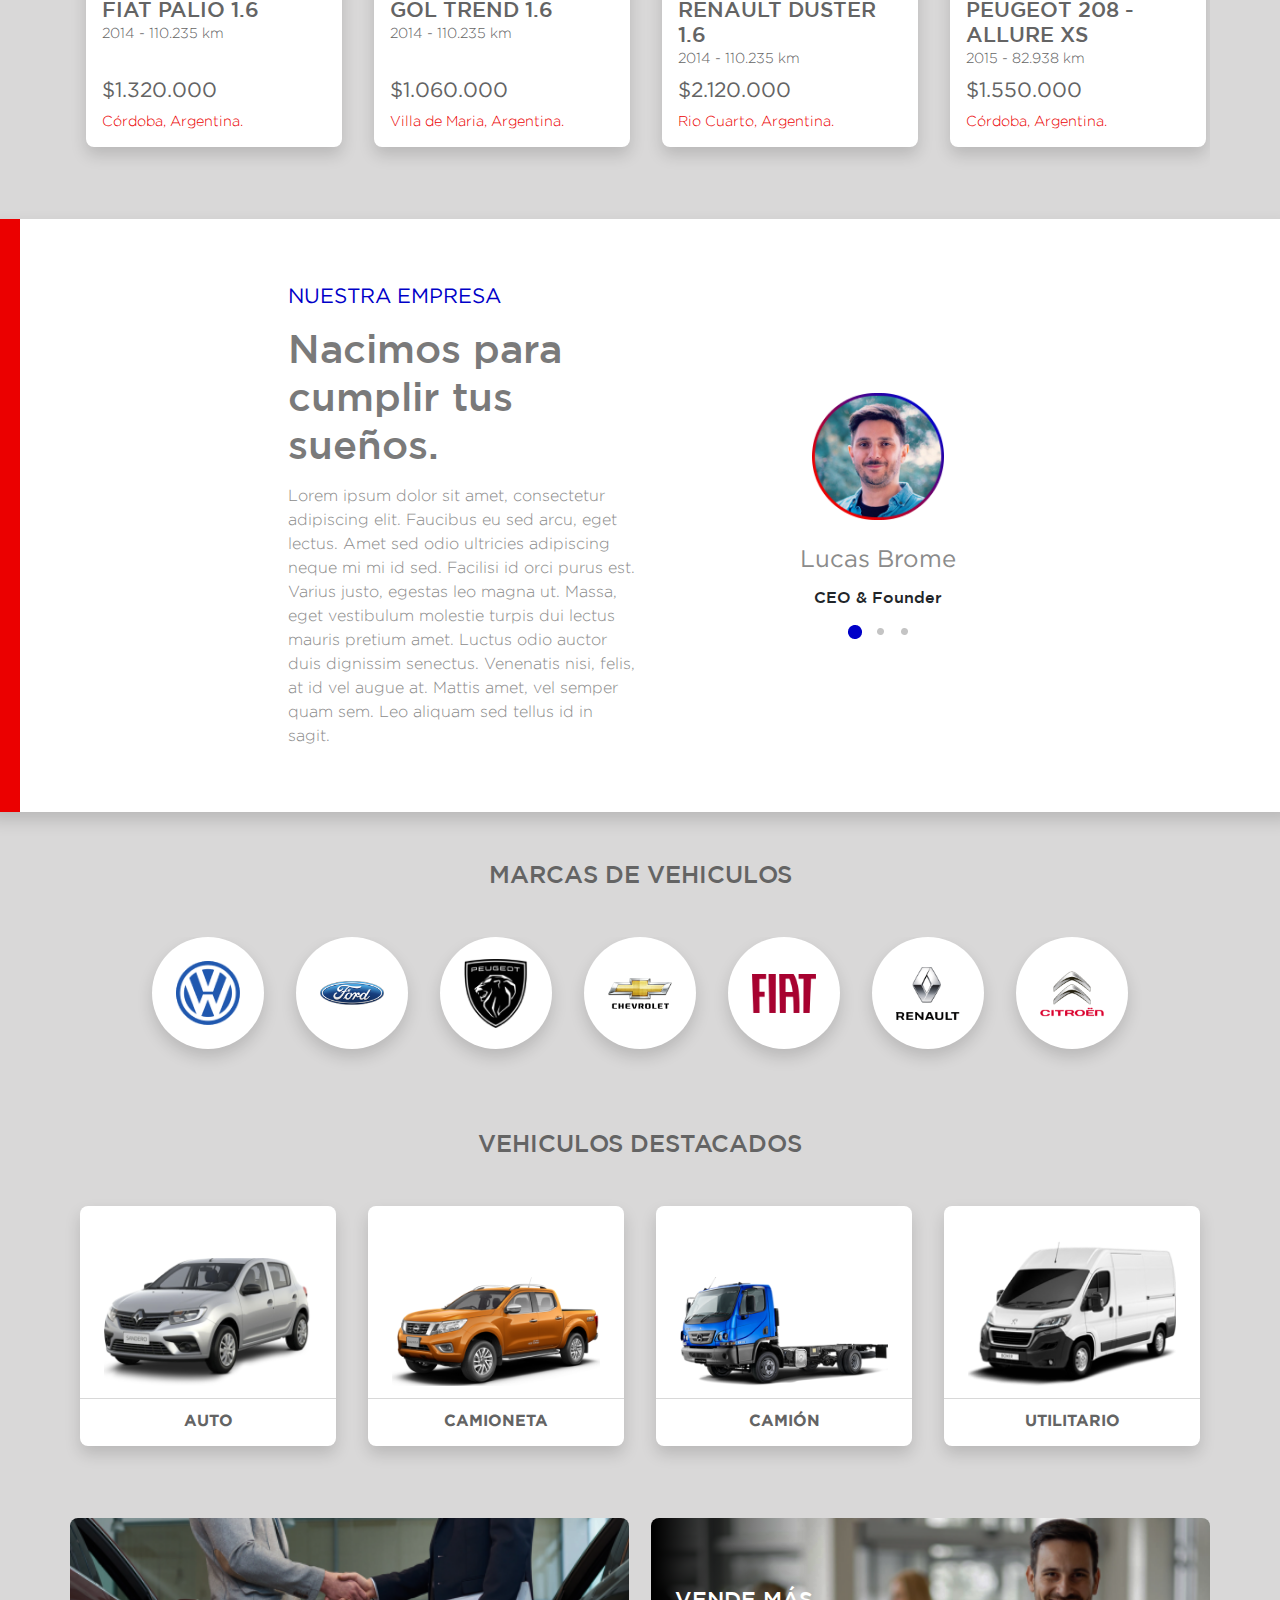
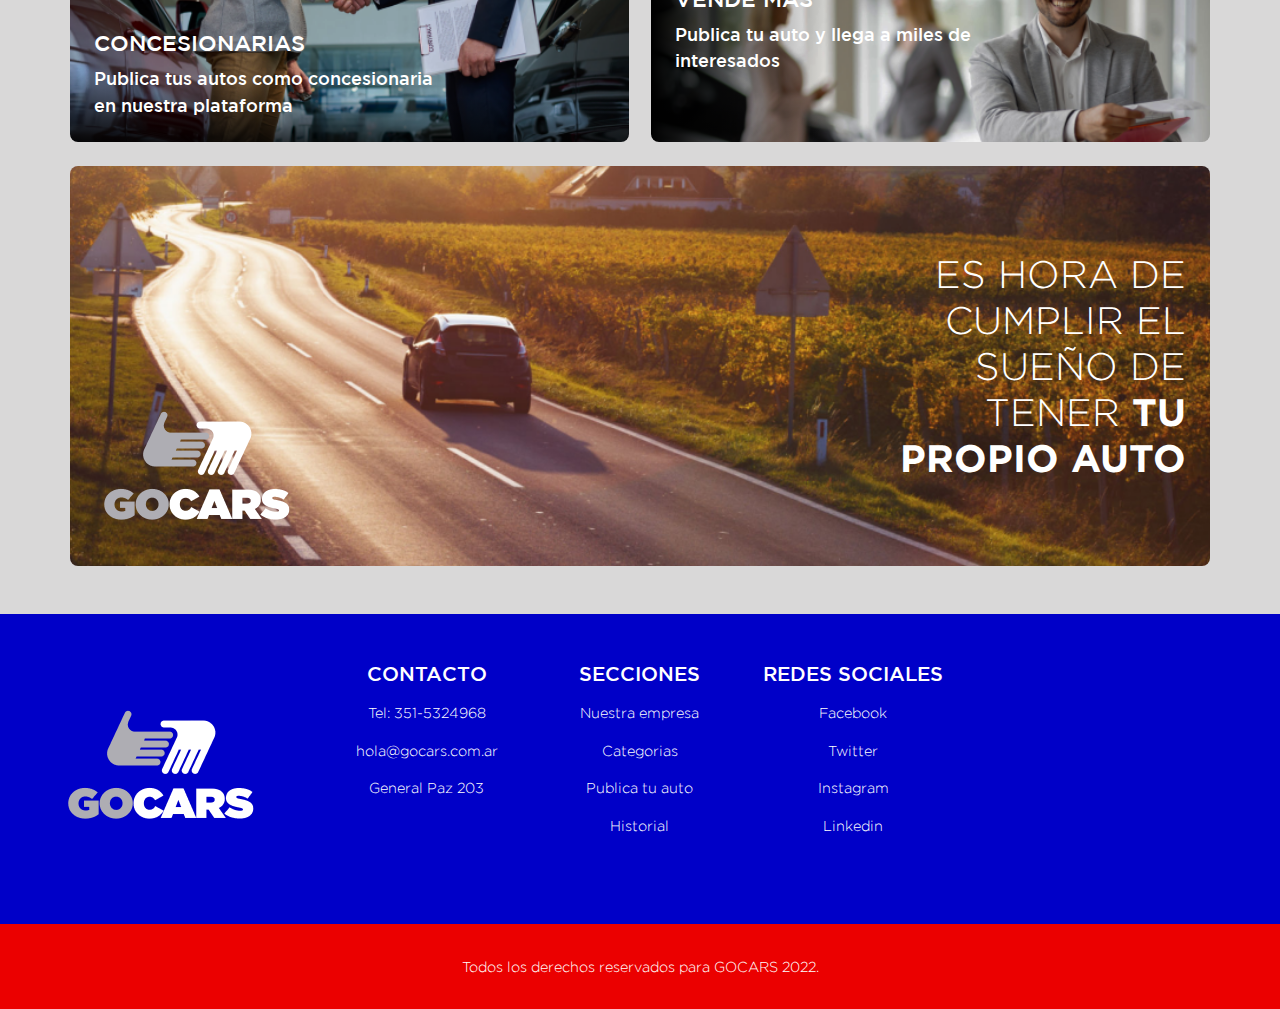
==== commit 0d9d9bc5: "home" ====
--- a/index.html
+++ b/index.html
@@ -5,7 +5,7 @@
     <meta charset="utf-8">
     <meta http-equiv="X-UA-Compatible" content="IE=edge">
     <title>GoCars</title>
-    <meta name="viewport" content="width=device-width, initial-scale=1">
+    <meta name="viewport" content="width=device-width, initial-scale=1, maximum-scale=1.0, user-scalable=no">
     <link rel="stylesheet" href="styles/main.css">
     <link rel="stylesheet" href="styles/bootstrap.min.css">
 </head>
--- a/styles/main.css
+++ b/styles/main.css
@@ -5,6 +5,16 @@
   --azul: #0000c8;
   --rosa: #f8cabe;
 }
+html {
+  box-sizing: border-box !important;
+}
+
+*,
+*:before,
+*:after {
+  box-sizing: inherit !important;
+}
+
 
 @font-face {
   font-family: "gotham";
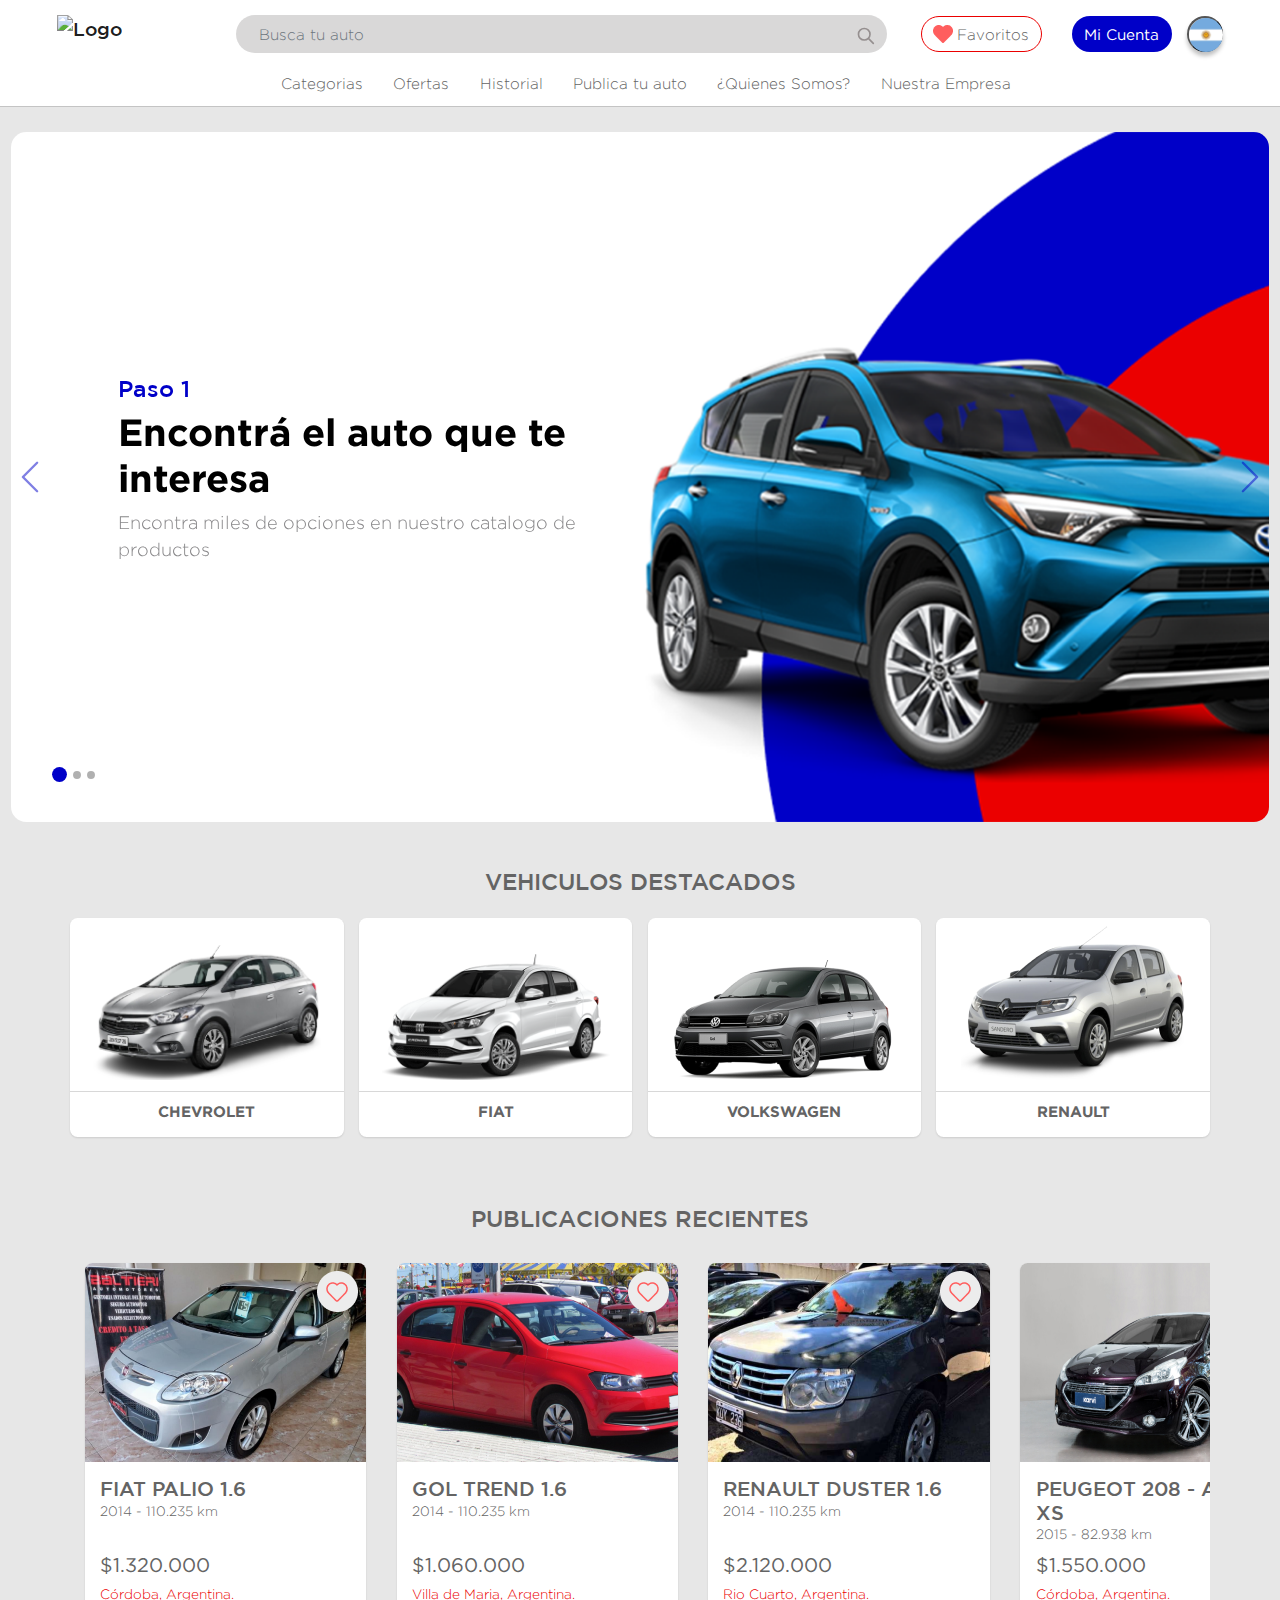
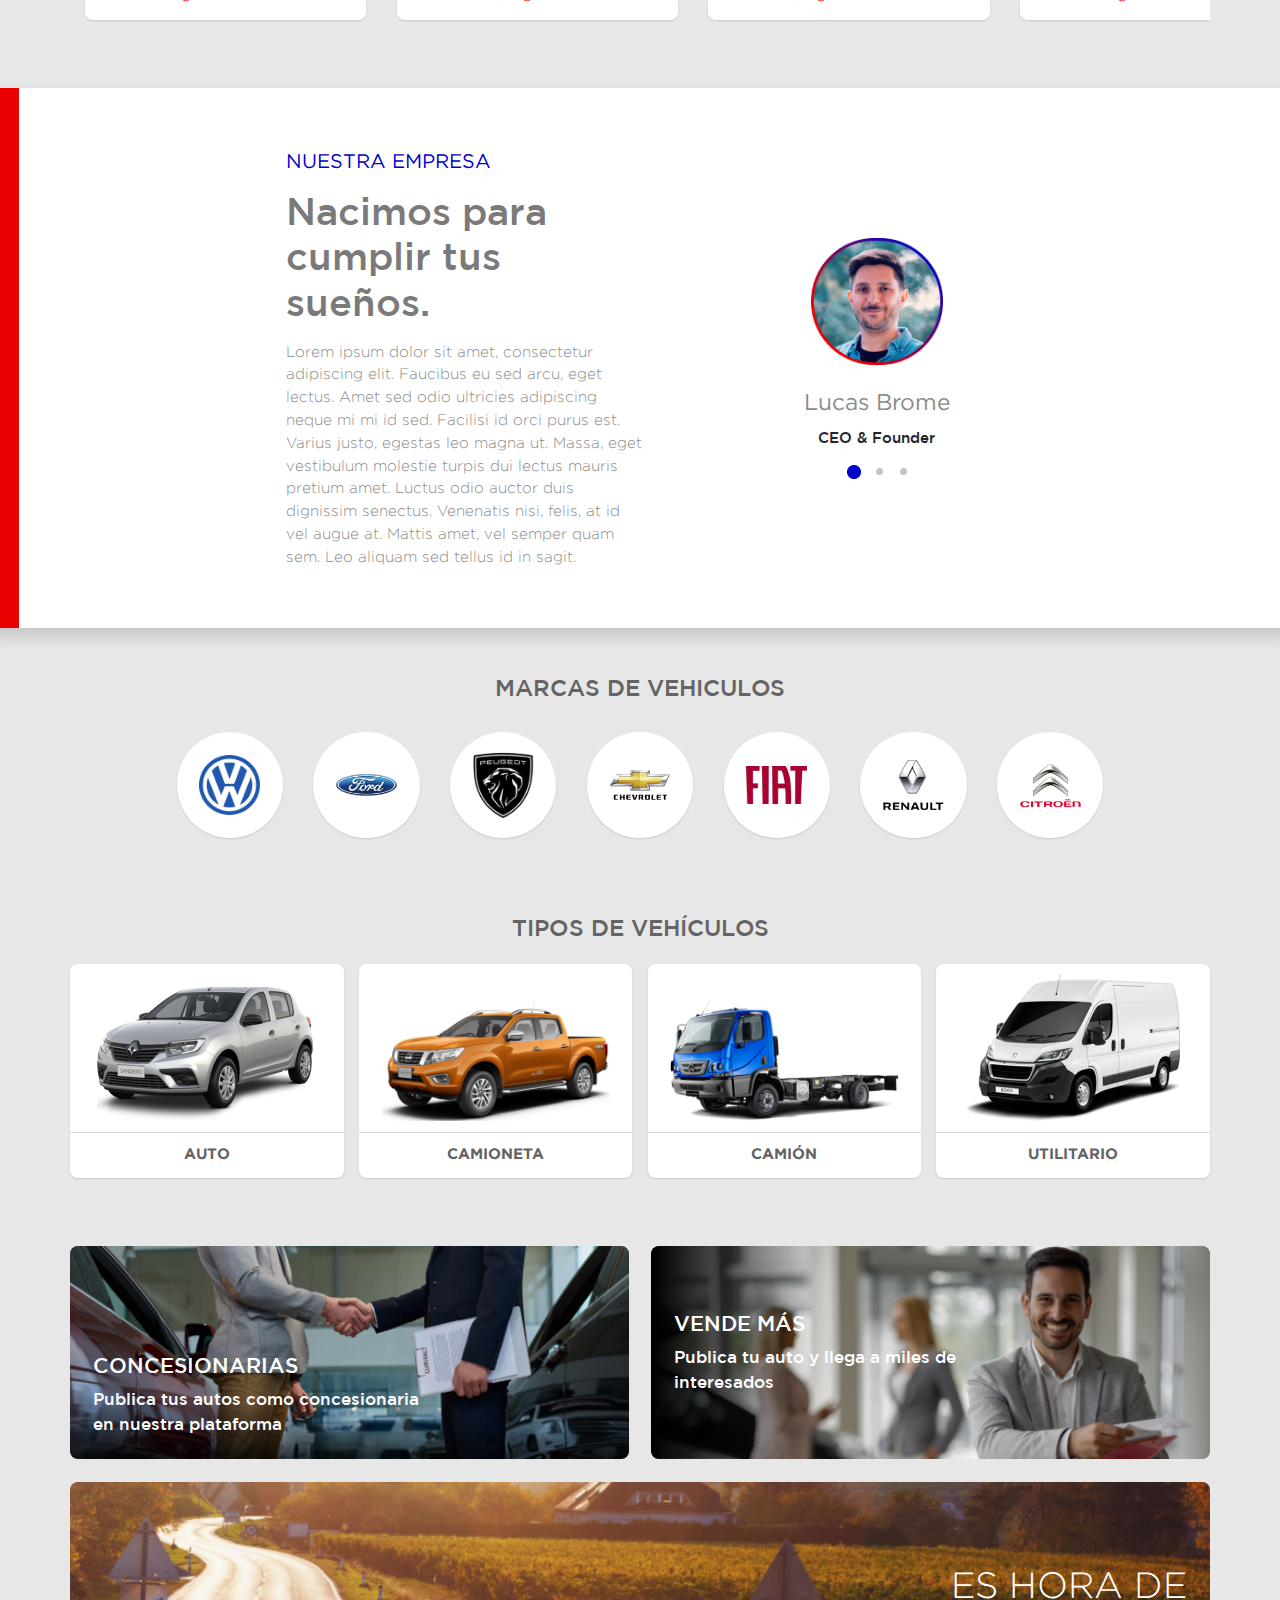
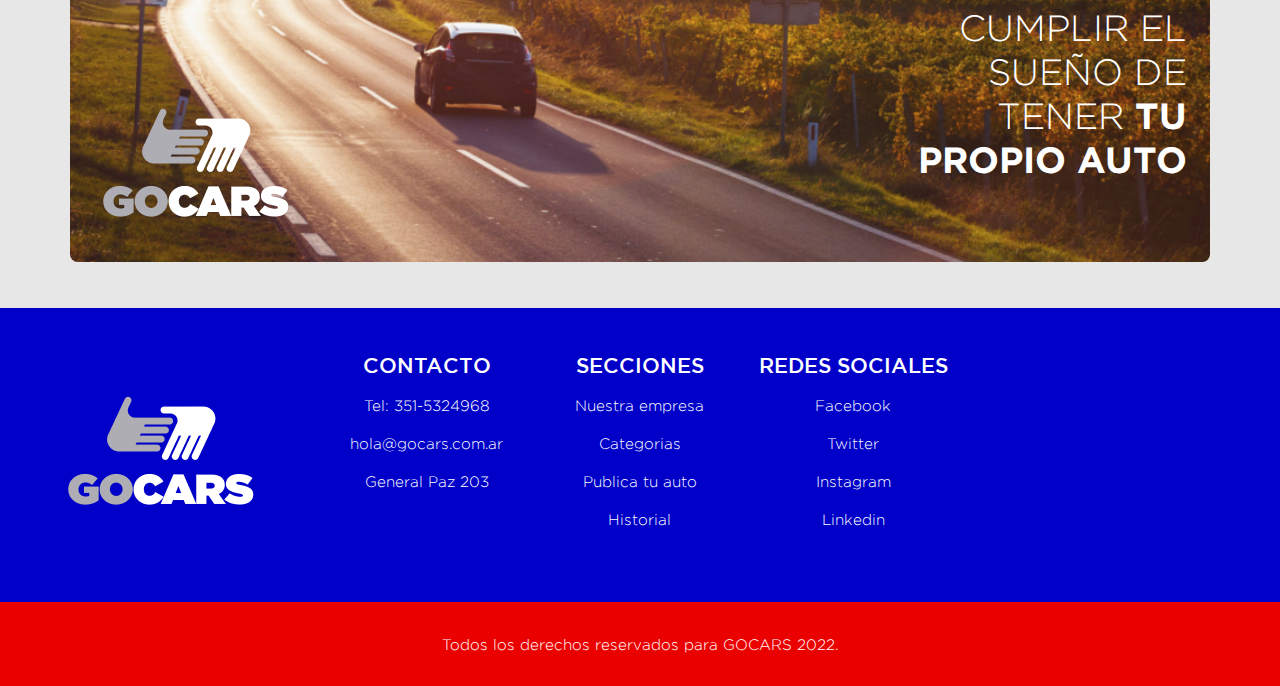
==== commit f612dcbb: "home y shoplist" ====
--- a/index.html
+++ b/index.html
@@ -9,13 +9,12 @@
     <link rel="stylesheet" href="styles/main.css">
     <link rel="stylesheet" href="styles/bootstrap.min.css">
 </head>
-
 <body>
-    <nav class="navbar navbar-expand-lg navbar-light px-5 shadow pt-3 pb-2 fixed-top">
+    <nav class="navbar nav-shop navbar-expand-lg navbar-light px-lg-5 pt-2 pb-3 pt-lg-3 pb-lg-2 fixed-top">
         <div class="container-fluid">
             <div class="row mx-auto w-100">
-                <a class="img-fluid navbar-brand logo-nav col-4 col-lg-1 logo mx-0 d-flex justify-content-center p-0"
-                    href="#"><img class="img-fluid" src="img/logo.png" alt="Logo"></a>
+                <a class="navbar-brand logo-nav col-4 col-lg-1 logo mx-0 d-flex justify-content-center p-0"
+                    href="#"><img class="me-auto" src="img/logo.png" alt="Logo"></a>
                 <button class="navbar-toggler float-end my-auto" type="button" data-bs-toggle="collapse"
                     data-bs-target="#navbarSupportedContent" aria-controls="navbarSupportedContent"
                     aria-expanded="false" aria-label="Toggle navigation">
@@ -126,39 +125,39 @@
             </button>
         </div>
     </div>
-    <div class="destacados container-fluid mb-5">
-        <h3 class="text-center mt-5 mb-3">vehiculos destacados</h3>
-
-        <div class="row justify-content-center aling-items-center pt-4">
-            <div
-                class="mb-2 mb-lg-4 px-0 col-6 col-lg-3 shadow card-auto d-flex flex-column justify-content-end mx-1 mx-lg-3">
+    <div class="destacados container px-2 px-lg-0 mb-5">
+        <h3 class="text-center mt-5 mb-1 mb-lg-3">vehiculos destacados</h3>
+
+        <div class="row mx-auto justify-content-around justify-content-lg-between aling-items-center pt-2">
+            <a href="#"
+                class="mb-2 mb-lg-4 px-0 shadow-card card-auto d-flex flex-column justify-content-end">
                 <img src="img/00 1.png" alt="" class="mx-auto px-4 py-2 img-fluid">
                 <hr class="my-1">
                 <h5 class="nombre-card text-center py-2">chevrolet</h5>
-            </div>
-            <div
-                class="mb-2 mb-lg-4 px-0 col-6 col-lg-3 shadow card-auto d-flex flex-column justify-content-end mx-1 mx-lg-3">
+            </a>
+            <a href="#"
+                class="mb-2 mb-lg-4 px-0 shadow-card card-auto d-flex flex-column justify-content-end">
                 <img src="img/00 2.png" alt="" class="mx-auto px-4 py-2 img-fluid">
                 <hr class="my-1">
                 <h5 class="nombre-card text-center py-2">fiat</h5>
-            </div>
-            <div
-                class="mb-2 mb-lg-4 px-0 col-6 col-lg-3 shadow card-auto d-flex flex-column justify-content-end mx-1 mx-lg-3">
+            </a>
+            <a href="#"
+                class="mb-2 mb-lg-4 px-0 shadow-card card-auto d-flex flex-column justify-content-end">
                 <img src="img/00 3.png" alt="" class="mx-auto px-4 py-2 img-fluid">
                 <hr class="my-1">
                 <h5 class="nombre-card text-center py-2">volkswagen</h5>
-            </div>
-            <div
-                class="mb-2 mb-lg-4 px-0 col-6 col-lg-3 shadow card-auto d-flex flex-column justify-content-end mx-1 mx-lg-3">
+            </a>
+            <a href="#"
+                class="mb-2 mb-lg-4 px-0 shadow-card card-auto d-flex flex-column justify-content-end">
                 <img src="img/00 4.png" alt="" class="mx-auto px-4 py-2 img-fluid">
                 <hr class="my-1">
                 <h5 class="nombre-card text-center py-2">renault</h5>
-            </div>
-        </div>
-    </div>
-    <h3 class="text-center mt-5 mb-3 mx-2">publicaciones recientes</h3>
-    <div class="publicaciones-home pt-4 mb-5 container px-0">
-        <div class="mb-4 mx-3 px-0 shadow card-publicaciones d-flex flex-column">
+            </a>
+        </div>
+    </div>
+    <h3 class="text-center mt-5 mb-3 mb-4 mx-2">publicaciones recientes</h3>
+    <div class="publicaciones-home pt-2 mb-5 container px-0">
+        <div class="mb-4 mx-3 px-0 shadow-card card-publicaciones d-flex flex-column">
             <button id="fav-no"
                 class="rounded-circle text-decoration-none btn p-0 m-2 fav-icons w-auto position-absolute top-0 end-0">
                 <img src="img/fav-no.png" alt="fav no" class="fav-no">
@@ -179,7 +178,7 @@
                 Córdoba, Argentina.
             </p>
         </div>
-        <div class="mb-4 mx-3 px-0 shadow card-publicaciones d-flex flex-column">
+        <div class="mb-4 mx-3 px-0 shadow-card card-publicaciones d-flex flex-column">
             <button id="fav-no"
                 class="rounded-circle text-decoration-none btn p-0 m-2 fav-icons w-auto position-absolute top-0 end-0">
                 <img src="img/fav-no.png" alt="fav no" class="fav-no">
@@ -200,7 +199,7 @@
                 Villa de Maria, Argentina.
             </p>
         </div>
-        <div class="mb-4 mx-3 px-0 shadow card-publicaciones d-flex flex-column">
+        <div class="mb-4 mx-3 px-0 shadow-card card-publicaciones d-flex flex-column">
             <button id="fav-no"
                 class="rounded-circle text-decoration-none btn p-0 m-2 fav-icons w-auto position-absolute top-0 end-0">
                 <img src="img/fav-no.png" alt="fav no" class="fav-no">
@@ -222,7 +221,7 @@
                 Rio Cuarto, Argentina.
             </p>
         </div>
-        <div class="mb-4 mx-3 px-0 shadow card-publicaciones d-flex flex-column">
+        <div class="mb-4 mx-3 px-0 shadow-card card-publicaciones d-flex flex-column">
             <button id="fav-no"
                 class="rounded-circle text-decoration-none btn p-0 m-2 fav-icons w-auto position-absolute top-0 end-0">
                 <img src="img/fav-no.png" alt="fav no" class="fav-no">
@@ -244,7 +243,7 @@
                 Córdoba, Argentina.
             </p>
         </div>
-        <div class="mb-4 mx-3 px-0 shadow card-publicaciones d-flex flex-column">
+        <div class="mb-4 mx-3 px-0 shadow-card card-publicaciones d-flex flex-column">
             <button id="fav-no"
                 class="rounded-circle text-decoration-none btn p-0 m-2 fav-icons w-auto position-absolute top-0 end-0">
                 <img src="img/fav-no.png" alt="fav no" class="fav-no">
@@ -265,7 +264,7 @@
                 Córdoba, Argentina.
             </p>
         </div>
-        <div class="mb-4 mx-3 px-0 shadow card-publicaciones d-flex flex-column">
+        <div class="mb-4 mx-3 px-0 shadow-card card-publicaciones d-flex flex-column">
             <button id="fav-no"
                 class="rounded-circle text-decoration-none btn p-0 m-2 fav-icons w-auto position-absolute top-0 end-0">
                 <img src="img/fav-no.png" alt="fav no" class="fav-no">
@@ -286,7 +285,7 @@
                 Villa de Maria, Argentina.
             </p>
         </div>
-        <div class="mb-4 mx-3 px-0 shadow card-publicaciones d-flex flex-column">
+        <div class="mb-4 mx-3 px-0 shadow-card card-publicaciones d-flex flex-column">
             <button id="fav-no"
                 class="rounded-circle text-decoration-none btn p-0 m-2 fav-icons w-auto position-absolute top-0 end-0">
                 <img src="img/fav-no.png" alt="fav no" class="fav-no">
@@ -308,7 +307,7 @@
                 Rio Cuarto, Argentina.
             </p>
         </div>
-        <div class="mb-4 mx-3 px-0 shadow card-publicaciones d-flex flex-column">
+        <div class="mb-4 mx-3 px-0 shadow-card card-publicaciones d-flex flex-column">
             <button id="fav-no"
                 class="rounded-circle text-decoration-none btn p-0 m-2 fav-icons w-auto position-absolute top-0 end-0">
                 <img src="img/fav-no.png" alt="fav no" class="fav-no">
@@ -330,7 +329,7 @@
                 Córdoba, Argentina.
             </p>
         </div>
-        <div class="mb-4 mx-3 px-0 shadow card-publicaciones d-flex flex-column">
+        <div class="mb-4 mx-3 px-0 shadow-card card-publicaciones d-flex flex-column">
             <button id="fav-no"
                 class="rounded-circle text-decoration-none btn p-0 m-2 fav-icons w-auto position-absolute top-0 end-0">
                 <img src="img/fav-no.png" alt="fav no" class="fav-no">
@@ -351,7 +350,7 @@
                 Córdoba, Argentina.
             </p>
         </div>
-        <div class="mb-4 mx-3 px-0 shadow card-publicaciones d-flex flex-column">
+        <div class="mb-4 mx-3 px-0 shadow-card card-publicaciones d-flex flex-column">
             <button id="fav-no"
                 class="rounded-circle text-decoration-none btn p-0 m-2 fav-icons w-auto position-absolute top-0 end-0">
                 <img src="img/fav-no.png" alt="fav no" class="fav-no">
@@ -372,7 +371,7 @@
                 Villa de Maria, Argentina.
             </p>
         </div>
-        <div class="mb-4 mx-3 px-0 shadow card-publicaciones d-flex flex-column">
+        <div class="mb-4 mx-3 px-0 shadow-card card-publicaciones d-flex flex-column">
             <button id="fav-no"
                 class="rounded-circle text-decoration-none btn p-0 m-2 fav-icons w-auto position-absolute top-0 end-0">
                 <img src="img/fav-no.png" alt="fav no" class="fav-no">
@@ -394,7 +393,7 @@
                 Rio Cuarto, Argentina.
             </p>
         </div>
-        <div class="mb-4 mx-3 px-0 shadow card-publicaciones d-flex flex-column">
+        <div class="mb-4 mx-3 px-0 shadow-card card-publicaciones d-flex flex-column">
             <button id="fav-no"
                 class="rounded-circle text-decoration-none btn p-0 m-2 fav-icons w-auto position-absolute top-0 end-0">
                 <img src="img/fav-no.png" alt="fav no" class="fav-no">
@@ -417,7 +416,7 @@
             </p>
         </div>
     </div>
-    <div class="my-5 py-5 row nuestra-empresa shadow">
+    <div class="py-5 row nuestra-empresa shadow">
         <div class="col-12 col-lg-7 py-3">
             <h2 class="text-center text-lg-start mb-0">
                 nuestra empresa
@@ -440,69 +439,70 @@
             <img src="img/indicators.png" alt="">
         </div>
     </div>
-    <h3 class="text-center  my-5">marcas de vehiculos</h3>
+    <h3 class="text-center mb-3 mt-5">marcas de vehiculos</h3>
     <div class="marcas">
-        <div class="d-flex justify-content-md-center pb-3">
-            <div class="rounded-circle shadow mx-xl-3 mx-2 mb-3 bg-white d-flex justify-content-center align-items-center">
+        <div class="d-flex justify-content-md-center py-3">
+            <div class="rounded-circle shadow-card mx-xl-3 mx-2 mb-3 bg-white d-flex justify-content-center align-items-center">
                 <img src="img/01.png" alt="" class="logo-marca p-3 p-md-4">
 
             </div>
-            <div class="rounded-circle shadow mx-xl-3 mx-2 mb-3 bg-white d-flex justify-content-center align-items-center">
+            <div class="rounded-circle shadow-card mx-xl-3 mx-2 mb-3 bg-white d-flex justify-content-center align-items-center">
                 <img src="img/02.png" alt="" class="logo-marca p-3 p-md-4">
 
             </div>
-            <div class="rounded-circle shadow mx-xl-3 mx-2 mb-3 bg-white d-flex justify-content-center align-items-center">
+            <div class="rounded-circle shadow-card mx-xl-3 mx-2 mb-3 bg-white d-flex justify-content-center align-items-center">
                 <img src="img/03.png" alt="" class="logo-marca p-3 p-md-4">
 
             </div>
-            <div class="rounded-circle shadow mx-xl-3 mx-2 mb-3 bg-white d-flex justify-content-center align-items-center">
+            <div class="rounded-circle shadow-card mx-xl-3 mx-2 mb-3 bg-white d-flex justify-content-center align-items-center">
                 <img src="img/04.png" alt="" class="logo-marca p-3 p-md-4">
 
             </div>
-            <div class="rounded-circle shadow mx-xl-3 mx-2 mb-3 bg-white d-flex justify-content-center align-items-center">
+            <div class="rounded-circle shadow-card mx-xl-3 mx-2 mb-3 bg-white d-flex justify-content-center align-items-center">
                 <img src="img/05.png" alt="" class="logo-marca p-3 p-md-4">
 
             </div>
-            <div class="rounded-circle shadow mx-xl-3 mx-2 mb-3 bg-white d-flex justify-content-center align-items-center">
+            <div class="rounded-circle shadow-card mx-xl-3 mx-2 mb-3 bg-white d-flex justify-content-center align-items-center">
                 <img src="img/06.png" alt="" class="logo-marca p-3 p-md-4">
 
             </div>
-            <div class="rounded-circle shadow mx-xl-3 mx-2 mb-3 bg-white d-flex justify-content-center align-items-center">
+            <div class="rounded-circle shadow-card mx-xl-3 mx-2 mb-3 bg-white d-flex justify-content-center align-items-center">
                 <img src="img/07.png" alt="" class="logo-marca p-3 p-md-4">
 
             </div>
         </div>
     </div>
-    <div class="tipos container-fluid mb-4">
-        <h3 class="text-center my-5">vehiculos destacados</h3>
-
-        <div class="row justify-content-center aling-items-center">
-            <div
-                class="mb-2 mb-lg-4 px-0 col-6 col-lg-3 shadow card-auto d-flex flex-column justify-content-end mx-1 mx-lg-3">
-                <img src="img/0 1.png" alt="vehiculo" class="mx-auto px-4 py-2 img-fluid">
+    <div class="tipos container px-2 px-lg-0 mb-4">
+        <h3 class="text-center mt-5 mb-1 mb-lg-3">tipos de vehículos</h3>
+
+        <div class="row mx-auto justify-content-around justify-content-lg-between aling-items-center pt-2">
+            <a href="#"
+                class="mb-2 mb-lg-4 px-0 shadow-card card-auto d-flex flex-column justify-content-end">
+                <img src="img/0 1.png" alt="" class="mx-auto px-4 py-2 img-fluid">
                 <hr class="my-1">
                 <h5 class="nombre-card text-center py-2">auto</h5>
-            </div>
-            <div
-                class="mb-2 mb-lg-4 px-0 col-6 col-lg-3 shadow card-auto d-flex flex-column justify-content-end mx-1 mx-lg-3">
-                <img src="img/0 2.png" alt="vehiculo" class="mx-auto px-4 py-2 img-fluid">
+            </a>
+            <a href="#"
+                class="mb-2 mb-lg-4 px-0 shadow-card card-auto d-flex flex-column justify-content-end">
+                <img src="img/0 2.png" alt="" class="mx-auto px-4 py-2 img-fluid">
                 <hr class="my-1">
                 <h5 class="nombre-card text-center py-2">camioneta</h5>
-            </div>
-            <div
-                class="mb-2 mb-lg-4 px-0 col-6 col-lg-3 shadow card-auto d-flex flex-column justify-content-end mx-1 mx-lg-3">
-                <img src="img/0 3.png" alt="vehiculo" class="mx-auto px-4 py-2 img-fluid">
+            </a>
+            <a href="#"
+                class="mb-2 mb-lg-4 px-0 shadow-card card-auto d-flex flex-column justify-content-end">
+                <img src="img/0 3.png" alt="" class="mx-auto px-4 py-2 img-fluid">
                 <hr class="my-1">
                 <h5 class="nombre-card text-center py-2">camión</h5>
-            </div>
-            <div
-                class="mb-2 mb-lg-4 px-0 col-6 col-lg-3 shadow card-auto d-flex flex-column justify-content-end mx-1 mx-lg-3">
-                <img src="img/0 4.png" alt="vehiculo" class="mx-auto px-4 py-2 img-fluid">
+            </a>
+            <a href="#"
+                class="mb-2 mb-lg-4 px-0 shadow-card card-auto d-flex flex-column justify-content-end">
+                <img src="img/0 4.png" alt="" class="mx-auto px-4 py-2 img-fluid">
                 <hr class="my-1">
                 <h5 class="nombre-card text-center py-2">utilitario</h5>
-            </div>
-        </div>
-    </div>
+            </a>
+        </div>
+    </div>
+
     <div class="container publicidad-home mb-5">
         <div class="row justify-content-between">
             <div class="publi1 d-flex rounded p-0 mt-4">
--- a/styles/main.css
+++ b/styles/main.css
@@ -5,17 +5,6 @@
   --azul: #0000c8;
   --rosa: #f8cabe;
 }
-html {
-  box-sizing: border-box !important;
-}
-
-*,
-*:before,
-*:after {
-  box-sizing: inherit !important;
-}
-
-
 @font-face {
   font-family: "gotham";
   src: url("../fonts/Gotham-Light.otf");
@@ -38,6 +27,17 @@
   src: url("../fonts/Gotham-Bold.otf");
   font-weight: 600;
 }
+
+html {
+  box-sizing: border-box ;
+  font-size: 95% !important;
+}
+
+*,
+*:before,
+*:after {
+  box-sizing: inherit;
+}
 body .btn {
   white-space: nowrap;
 }
@@ -53,24 +53,28 @@
 }
 
 html body {
-  background-color: #d9d8d8 !important;
+  background-color: #e7e7e7 !important;
   font-family: "gotham" !important;
   overflow-x: hidden !important;
 }
 button {
-  transition: all 0.1s ease !important;
   font-weight: 300 !important;
 }
-button:hover {
-  transform: scale(1.03) !important;
-  box-shadow: 0 0.1rem 1rem rgba(0, 0, 0, 0.1) !important;
-}
-button:active {
-  transform: scale(1.0) !important;
-  box-shadow: none !important;
-}
+
 body .rounded {
   border-radius: 0.5rem !important;
+}
+body .shadow-card {
+  -webkit-transition: all .1s ease-in-out;
+  transition: all .1s ease-in-out;
+  transition: all .1s ease-in-out;
+  transition: all .1s ease-in-out,-webkit-box-shadow .1s ease-in-out;
+  -webkit-box-shadow: 0 1px 2px 0 rgba(0,0,0,.12);
+box-shadow: 0 1px 2px 0 rgba(0,0,0,.12);
+}
+body .shadow-card:hover {
+  -webkit-box-shadow: 0 1px 7px 0 rgba(0,0,0,.18);
+  box-shadow: 0 1px 7px 0 rgba(0,0,0,.20);
 }
 /* NAVBAR */
 body .navbar {
@@ -81,28 +85,29 @@
 }
 
 body nav .logo-nav {
-  max-width: 160px!important;
+  max-height: 6rem !important;
+}
+@media (max-width: 1130px) {
+  body .navbar .logo-nav{
+    height: 5rem !important;
+  }
+}
+@media (max-width: 1050px) {
+  body .navbar .logo-nav{
+    height: 4rem !important;
+  }
 }
 @media (min-width:	992px) {
   body .navbar button{
     width: auto;
   }
 }
-@media (max-width:	992px) {
-
-
-}
-      
-body nav .logo-nav {
-  max-width: 100px!important;
-}
-}
 
 body .navbar .lupa-nav svg {
   transition: all 0.1s ease;
 }
 body .navbar .lupa-nav:hover svg {
-  transform: scale(1.2);
+  transform: scale(1.1);
 
 }
 body .navbar .lupa-nav:hover svg:active {
@@ -204,7 +209,7 @@
   transition: all 0.1s ease;
 }
 body .navbar .enlace-nav:hover {
-  transform: scale(1.07);
+  transform: scale(1.05);
   color: var(--azul);
 }
 body .navbar .enlace-nav:active {
@@ -230,7 +235,13 @@
   justify-content: start;
   overflow: hidden;
   border-radius: 1rem;
-  margin-top: 11rem;
+  margin-top: 8.7rem;
+}
+@media (max-width:	992px) {
+  body div .carousel {
+    margin-top: 9.5rem;
+  }
+  body 
 }
 body div .carousel h4{
   color: #0000c8;
@@ -356,18 +367,20 @@
   font-weight: 500;
   text-transform: uppercase;
 }
+body .destacados .row {
+  max-width: 1320px;
+}
 
 /* CARD AUTO */
 body .card-auto {
   background-color: white;
-  width: 16rem;
-  height: 15rem;
+  width: 24%;
+  height: auto;
   border-radius: 0.5rem;
-  transition: all 0.1s ease;
+  text-decoration: none;
 }
 body .card-auto:hover {
   cursor: pointer;
-  transform: scale(1.02);
 }
 body .card-auto h5 {
   color: #646464;
@@ -380,7 +393,7 @@
 }
 @media (max-width: 992px) {
   body .card-auto {
-    width: 45%;
+    width: 47%;
     height: auto;
   }
   body .card-auto h5 {
@@ -396,10 +409,14 @@
 }
 
 body .card-publicaciones {
+  position: relative !important;
   background-color: white;
-  width: 16rem;
-  border-radius: 0 0 0.5rem 0.5rem;
+  width: 28%;
+  border-radius: 0.5rem;
   transition: all 0.1s ease;
+}
+body .card-publicaciones img{
+  border-radius:0.5rem 0.5rem 0 0;
 }
 body .card-publicaciones .datos-card{
 margin-bottom: 0.5rem;
@@ -414,23 +431,18 @@
 }
 body .card-publicaciones:hover {
   cursor: pointer;
-  transform: scale(1.02);
-}
-
-@media (max-width: 992px) {
-  body .card-publicaciones {
-    width: 11.5rem;
-  }
-
-}
-
+}
 
 body .fav-card {
   background-color: #ececec;
   padding: 0.5rem;
   border: none;
 }
-
+@media (max-width:	992px) {
+  body .fav-icons {
+    transform: scale(0.8);
+    }    
+}
 .nombre-card {
   color: #646464;
   font-weight: 300;
@@ -450,17 +462,8 @@
   font-weight: 100;
   font-size: 90%;
 }
-body .fav-icons {
-  z-index: 4 !important;
-} 
-@media (max-width:	992px) {
-  body .fav-no {
-width: 2.1rem;
-  }
-  body .fav-si {
-width: 2.1rem;
-  }
-}
+
+
 
 /* NUESTRA EMPRESA HOME */
 body .nuestra-empresa {
@@ -511,6 +514,14 @@
 body .marcas div div {
   width: 7rem;
   height: 7rem;
+  transition: all 0.1s ease;
+}
+body .marcas div :hover {
+  cursor: pointer;
+  transform: scale(1.05);
+}
+body .marcas div :active {
+  transform: scale(1);
 }
 body .marcas img {
   width: 7rem;
@@ -609,9 +620,6 @@
   }
 }
 /* FOOTER */
-footer{
-  font-size: 90%;
-}
 footer .row{
   background-color: var(--azul);
   color: white;
@@ -633,7 +641,7 @@
   font-size: 100%;
 }
 footer a:hover{
-  transform: scale(1.07);
+  transform: scale(1.05);
   color: white;
 }
 footer a:active{
@@ -658,6 +666,131 @@
 }
 
 /* SHOP LIST */
+body .nav-shop {
+  border-bottom: 1px solid #C4C4C4;
+}
+
+body .filtros-sm{
+  position: fixed;
+  z-index: 9;
+  top: 13.5%;
+  left: 0;
+  
+}
+@media (min-width:	992px) {
+  body .filtros-sm{
+    position: static;
+  }
+}
+body #collapseFiltros{
+  border-bottom: 1px solid #C4C4C4; 
+}
+body .filtrar-por {
+  font-size: 100%;
+  font-weight: 700;
+  color: #646464;
+}
+body .filtros-sm .d-flex button{
+  background-color: white;
+  border-bottom: 1px solid #C4C4C4;
+  width: 100%;
+  font-weight: 100 !important;
+}
+
+body .filtros-sm .d-flex button span:first-of-type{
+  color: var(--rojo);
+}
+body .filtros-sm .d-flex button span:nth-child(2){
+  color: rgba(100, 100, 100, 0.54);
+}
+body .filtros-sm .tipo-filtro{
+  background-color: white;
+border-bottom: 1px solid #C4C4C4;
+width: 85%;
+}
+body .filtros-sm .collapse, body .filtros-sm .collapsing{
+background-color: rgba(196, 196, 196, 0.18);
+width: 85%;
+}
+body .filtros-sm .collapse .form-check-label, body .filtros-sm .collapsing .form-check-label{
+font-weight: 100;
+color: #646464;
+}
+body .filtros-sm .collapse .form-check-label span, body .filtros-sm .collapsing .form-check-label span{
+font-weight: 100;
+color: #949494;
+}
+body .filtros-sm .collapse .ver-todos-filtro, body .filtros-sm .collapsing .ver-todos-filtro{
+font-weight: 100;
+color: var(--azul) !important;
+}
+body .filtros-sm .collapse .submit-precio-filtro img, body .filtros-sm .collapsing .submit-precio-filtro img,
+body .filtros img{
+width: 0.35rem;
+height: 0.58rem;
+}
+body .filtros-sm .collapse .submit-precio-filtro, body .filtros-sm .collapsing .submit-precio-filtro, body .filtros .submit-precio-filtro{
+width: 2rem;
+height: 2rem;
+}
+body .filtros-sm .collapse .rango-precios span, body .filtros-sm .collapsing .rango-precios span{
+  font-weight: 100;
+  color: #646464;
+}
+body .filtros-sm .collapse .rango-precios span:last-child, body .filtros-sm .collapsing .rango-precios span:last-child{
+  font-weight: 100;
+  color: #949494;
+}
+
+body .filtros-sm .collapse .form-check-input:checked, body .filtros-sm .collapsing .form-check-input:checked {
+  background-color: var(--azul) !important;
+  border-color: var(--azul) !important;
+}
+body .filtros-sm button{
+  border: none;
+  background-color:transparent; 
+  color: #646464;
+}
+body button .vector{
+width: 0.8rem;
+height: 0.5rem;
+}
+body button .vector:hover{
+  transform: scale(1.1);
+}
+
+body .filtros {
+  font-size: 85% !important;
+  color: #646464;
+}
+body .filtros .d-flex span{
+  font-weight: 100;
+color: rgba(100, 100, 100, 0.47) ;
+}
+body .filtros .fw-bold{
+  font-size: 130% !important;
+  color: #646464;
+}
+body .filtros .fw-bold{
+  font-size: 130% !important;
+  color: #646464;
+}
+body .filtros h5{
+  font-size: 120% !important;
+}
+body .filtros button{
+  border: none;
+  padding: 0;
+  color: #646464;
+}
+body .filtros button:hover{
+  color: var(--rojo);
+  background-color: transparent;
+}
+body .filtros .ver-todos-filtro{
+  color: var(--azul);
+  background-color: transparent;
+}
 
 body .banner {
   background-image: url(../img/banner-shoplist.png);
@@ -686,10 +819,10 @@
       width: 7rem;
       }
 }
+
 @media (max-width: 992px) {
-  body .shop-list .card-publicaciones{
-    width: 9rem;
-  }
+  body .shop-list .card-publicaciones {
+width: 45%;  }
   body .shop-list .card-publicaciones h5{
 font-size: 1rem;  }
   body .shop-list .row{
@@ -699,6 +832,17 @@
 }
 @media (max-width:	992px) {
   body {
-    font-size: 100% !important;
-  }
+    font-size: 80% !important;
+  }
+  footer a, footer p{
+    font-size: 105% !important;
+  }
+}
+.rango-precio-input .input-precio {
+  width: 40%;
+  font-weight: 100;
+  color: #646464;
+  background-color: #D9D8D8;
+  border: none;
+
 }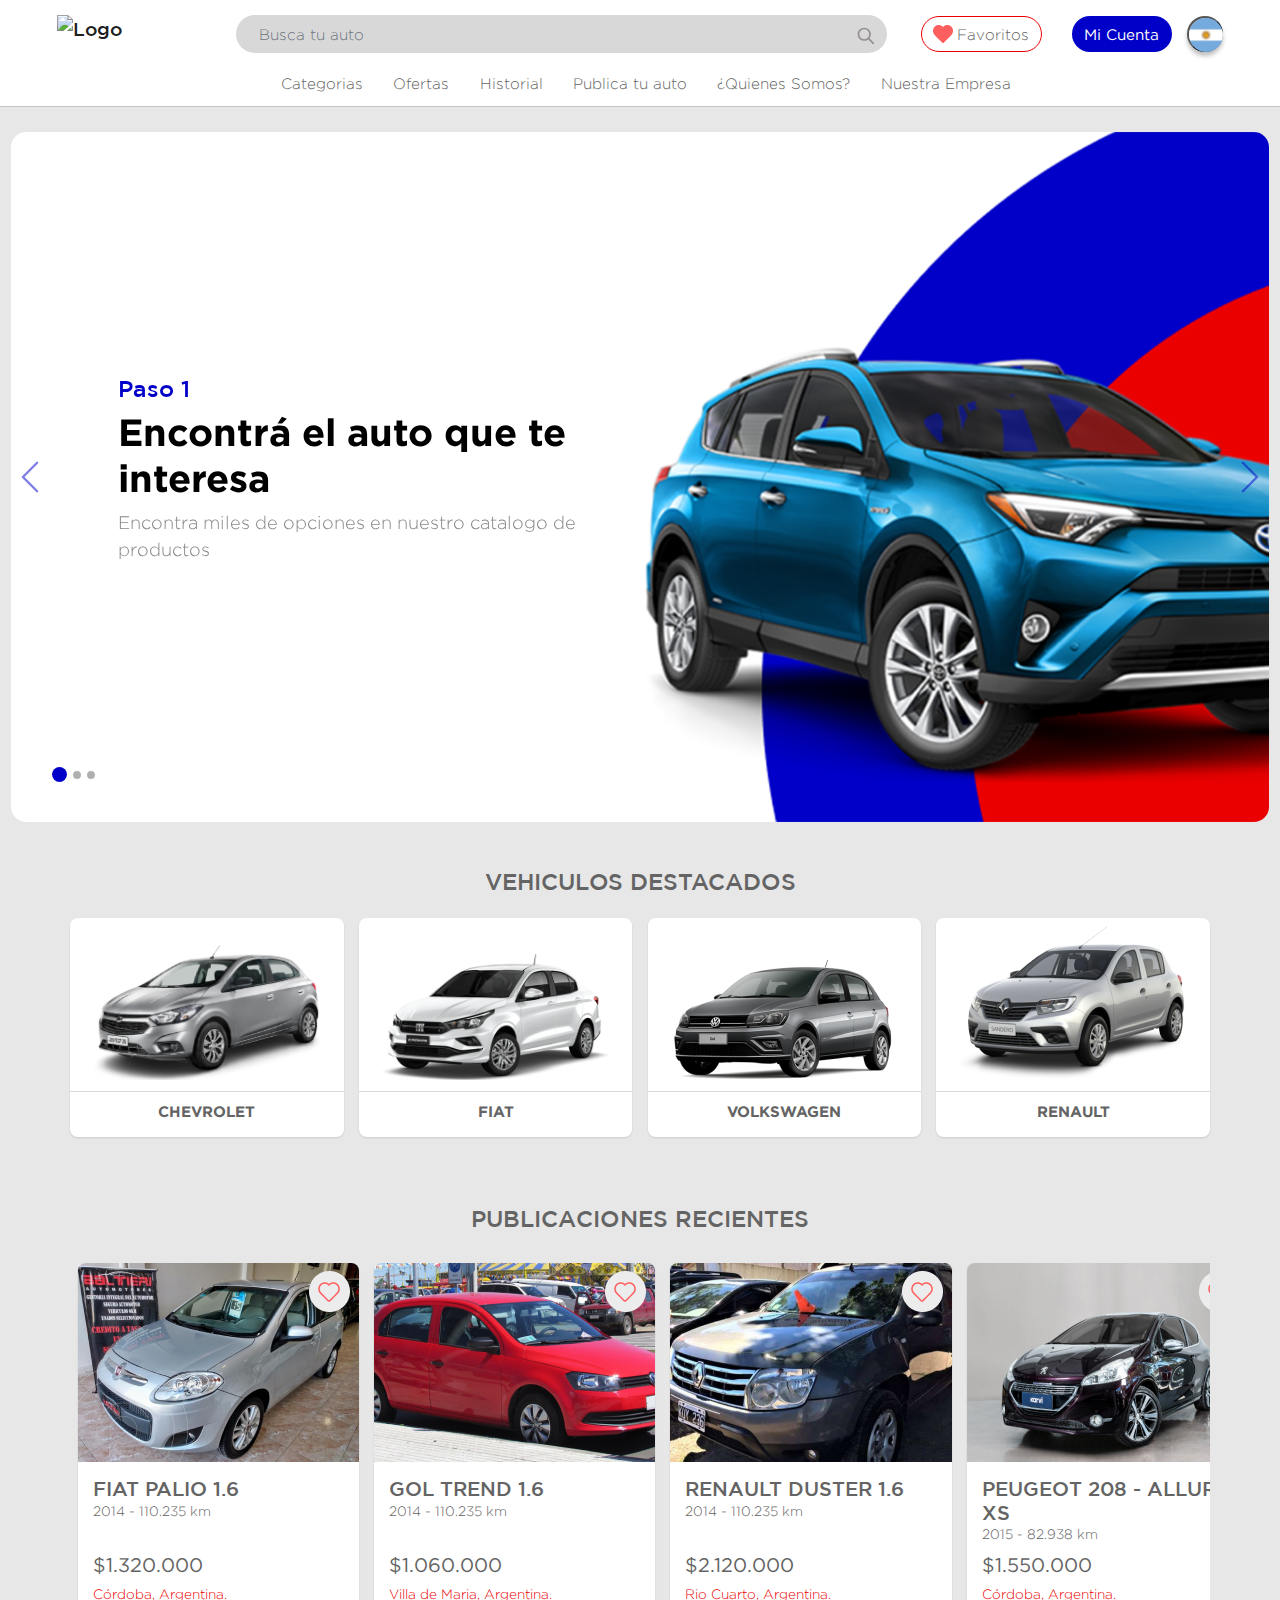
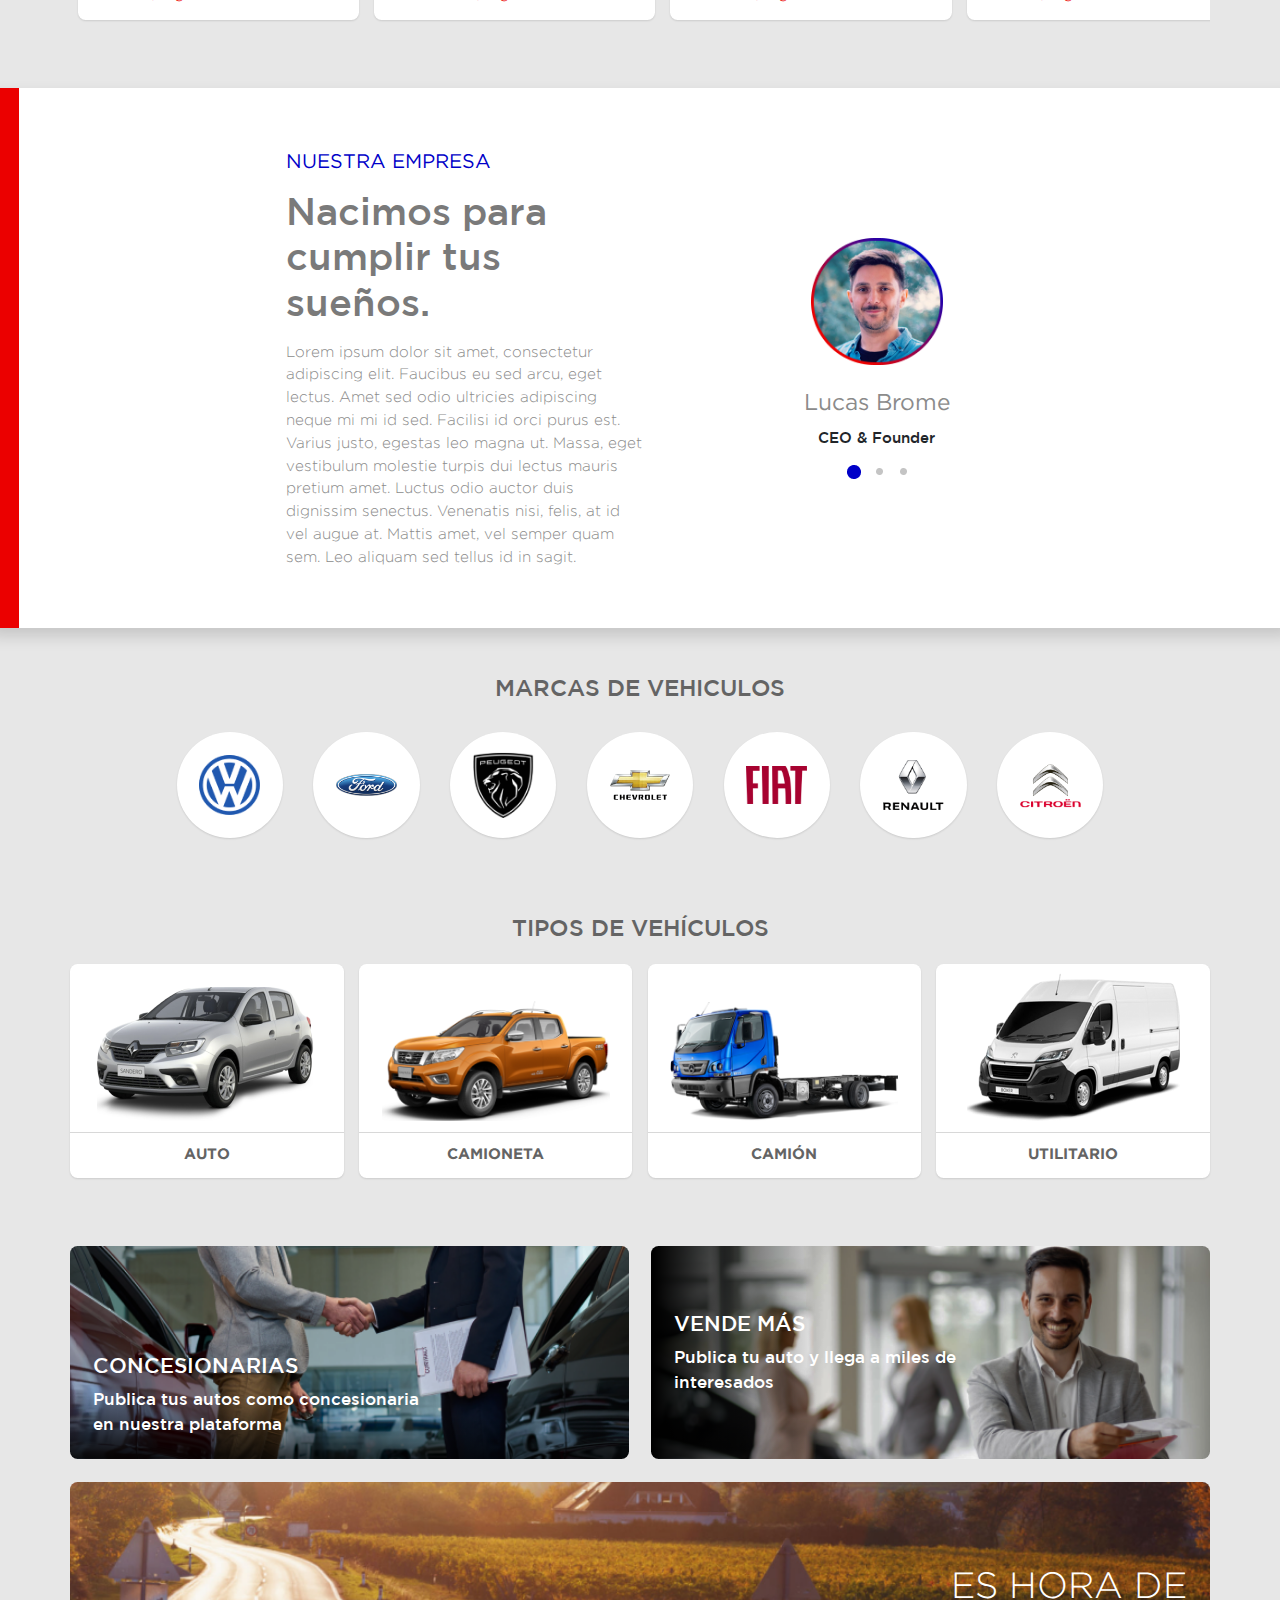
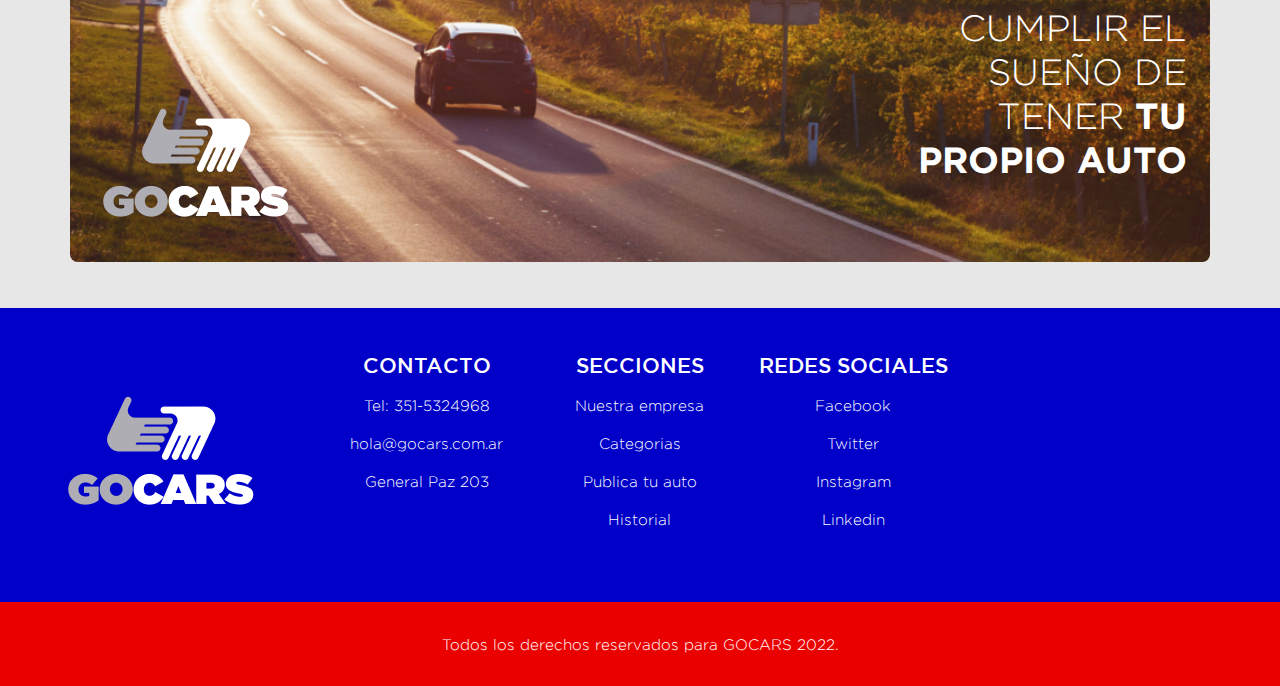
==== commit e192483d: "home y publicaciones" ====
--- a/index.html
+++ b/index.html
@@ -157,7 +157,7 @@
     </div>
     <h3 class="text-center mt-5 mb-3 mb-4 mx-2">publicaciones recientes</h3>
     <div class="publicaciones-home pt-2 mb-5 container px-0">
-        <div class="mb-4 mx-3 px-0 shadow-card card-publicaciones d-flex flex-column">
+        <a class="mb-4 mx-2 px-0 shadow-card card-publicaciones d-flex flex-column">
             <button id="fav-no"
                 class="rounded-circle text-decoration-none btn p-0 m-2 fav-icons w-auto position-absolute top-0 end-0">
                 <img src="img/fav-no.png" alt="fav no" class="fav-no">
@@ -177,8 +177,8 @@
             <p class="ubicacion-card px-3">
                 Córdoba, Argentina.
             </p>
-        </div>
-        <div class="mb-4 mx-3 px-0 shadow-card card-publicaciones d-flex flex-column">
+        </a>
+        <a class="mb-4 mx-2 px-0 shadow-card card-publicaciones d-flex flex-column">
             <button id="fav-no"
                 class="rounded-circle text-decoration-none btn p-0 m-2 fav-icons w-auto position-absolute top-0 end-0">
                 <img src="img/fav-no.png" alt="fav no" class="fav-no">
@@ -198,8 +198,8 @@
             <p class="ubicacion-card px-3">
                 Villa de Maria, Argentina.
             </p>
-        </div>
-        <div class="mb-4 mx-3 px-0 shadow-card card-publicaciones d-flex flex-column">
+        </a>
+        <a class="mb-4 mx-2 px-0 shadow-card card-publicaciones d-flex flex-column">
             <button id="fav-no"
                 class="rounded-circle text-decoration-none btn p-0 m-2 fav-icons w-auto position-absolute top-0 end-0">
                 <img src="img/fav-no.png" alt="fav no" class="fav-no">
@@ -220,8 +220,8 @@
             <p class="ubicacion-card px-3">
                 Rio Cuarto, Argentina.
             </p>
-        </div>
-        <div class="mb-4 mx-3 px-0 shadow-card card-publicaciones d-flex flex-column">
+        </a>
+        <a class="mb-4 mx-2 px-0 shadow-card card-publicaciones d-flex flex-column">
             <button id="fav-no"
                 class="rounded-circle text-decoration-none btn p-0 m-2 fav-icons w-auto position-absolute top-0 end-0">
                 <img src="img/fav-no.png" alt="fav no" class="fav-no">
@@ -242,8 +242,8 @@
             <p class="ubicacion-card px-3">
                 Córdoba, Argentina.
             </p>
-        </div>
-        <div class="mb-4 mx-3 px-0 shadow-card card-publicaciones d-flex flex-column">
+        </a>
+        <a class="mb-4 mx-2 px-0 shadow-card card-publicaciones d-flex flex-column">
             <button id="fav-no"
                 class="rounded-circle text-decoration-none btn p-0 m-2 fav-icons w-auto position-absolute top-0 end-0">
                 <img src="img/fav-no.png" alt="fav no" class="fav-no">
@@ -263,8 +263,8 @@
             <p class="ubicacion-card px-3">
                 Córdoba, Argentina.
             </p>
-        </div>
-        <div class="mb-4 mx-3 px-0 shadow-card card-publicaciones d-flex flex-column">
+        </a>
+        <a class="mb-4 mx-2 px-0 shadow-card card-publicaciones d-flex flex-column">
             <button id="fav-no"
                 class="rounded-circle text-decoration-none btn p-0 m-2 fav-icons w-auto position-absolute top-0 end-0">
                 <img src="img/fav-no.png" alt="fav no" class="fav-no">
@@ -284,8 +284,8 @@
             <p class="ubicacion-card px-3">
                 Villa de Maria, Argentina.
             </p>
-        </div>
-        <div class="mb-4 mx-3 px-0 shadow-card card-publicaciones d-flex flex-column">
+        </a>
+        <a class="mb-4 mx-2 px-0 shadow-card card-publicaciones d-flex flex-column">
             <button id="fav-no"
                 class="rounded-circle text-decoration-none btn p-0 m-2 fav-icons w-auto position-absolute top-0 end-0">
                 <img src="img/fav-no.png" alt="fav no" class="fav-no">
@@ -306,8 +306,8 @@
             <p class="ubicacion-card px-3">
                 Rio Cuarto, Argentina.
             </p>
-        </div>
-        <div class="mb-4 mx-3 px-0 shadow-card card-publicaciones d-flex flex-column">
+        </a>
+        <a class="mb-4 mx-2 px-0 shadow-card card-publicaciones d-flex flex-column">
             <button id="fav-no"
                 class="rounded-circle text-decoration-none btn p-0 m-2 fav-icons w-auto position-absolute top-0 end-0">
                 <img src="img/fav-no.png" alt="fav no" class="fav-no">
@@ -328,8 +328,8 @@
             <p class="ubicacion-card px-3">
                 Córdoba, Argentina.
             </p>
-        </div>
-        <div class="mb-4 mx-3 px-0 shadow-card card-publicaciones d-flex flex-column">
+        </a>
+        <a class="mb-4 mx-2 px-0 shadow-card card-publicaciones d-flex flex-column">
             <button id="fav-no"
                 class="rounded-circle text-decoration-none btn p-0 m-2 fav-icons w-auto position-absolute top-0 end-0">
                 <img src="img/fav-no.png" alt="fav no" class="fav-no">
@@ -349,8 +349,8 @@
             <p class="ubicacion-card px-3">
                 Córdoba, Argentina.
             </p>
-        </div>
-        <div class="mb-4 mx-3 px-0 shadow-card card-publicaciones d-flex flex-column">
+        </a>
+        <a class="mb-4 mx-2 px-0 shadow-card card-publicaciones d-flex flex-column">
             <button id="fav-no"
                 class="rounded-circle text-decoration-none btn p-0 m-2 fav-icons w-auto position-absolute top-0 end-0">
                 <img src="img/fav-no.png" alt="fav no" class="fav-no">
@@ -370,8 +370,8 @@
             <p class="ubicacion-card px-3">
                 Villa de Maria, Argentina.
             </p>
-        </div>
-        <div class="mb-4 mx-3 px-0 shadow-card card-publicaciones d-flex flex-column">
+        </a>
+        <a class="mb-4 mx-2 px-0 shadow-card card-publicaciones d-flex flex-column">
             <button id="fav-no"
                 class="rounded-circle text-decoration-none btn p-0 m-2 fav-icons w-auto position-absolute top-0 end-0">
                 <img src="img/fav-no.png" alt="fav no" class="fav-no">
@@ -392,8 +392,8 @@
             <p class="ubicacion-card px-3">
                 Rio Cuarto, Argentina.
             </p>
-        </div>
-        <div class="mb-4 mx-3 px-0 shadow-card card-publicaciones d-flex flex-column">
+        </a>
+        <a class="mb-4 mx-2 px-0 shadow-card card-publicaciones d-flex flex-column">
             <button id="fav-no"
                 class="rounded-circle text-decoration-none btn p-0 m-2 fav-icons w-auto position-absolute top-0 end-0">
                 <img src="img/fav-no.png" alt="fav no" class="fav-no">
@@ -414,7 +414,7 @@
             <p class="ubicacion-card px-3">
                 Córdoba, Argentina.
             </p>
-        </div>
+        </a>
     </div>
     <div class="py-5 row nuestra-empresa shadow">
         <div class="col-12 col-lg-7 py-3">
--- a/styles/main.css
+++ b/styles/main.css
@@ -414,6 +414,10 @@
   width: 28%;
   border-radius: 0.5rem;
   transition: all 0.1s ease;
+  text-decoration: none;
+}
+body .publicaciones-home .card-publicaciones {
+  width: 42%;
 }
 body .card-publicaciones img{
   border-radius:0.5rem 0.5rem 0 0;
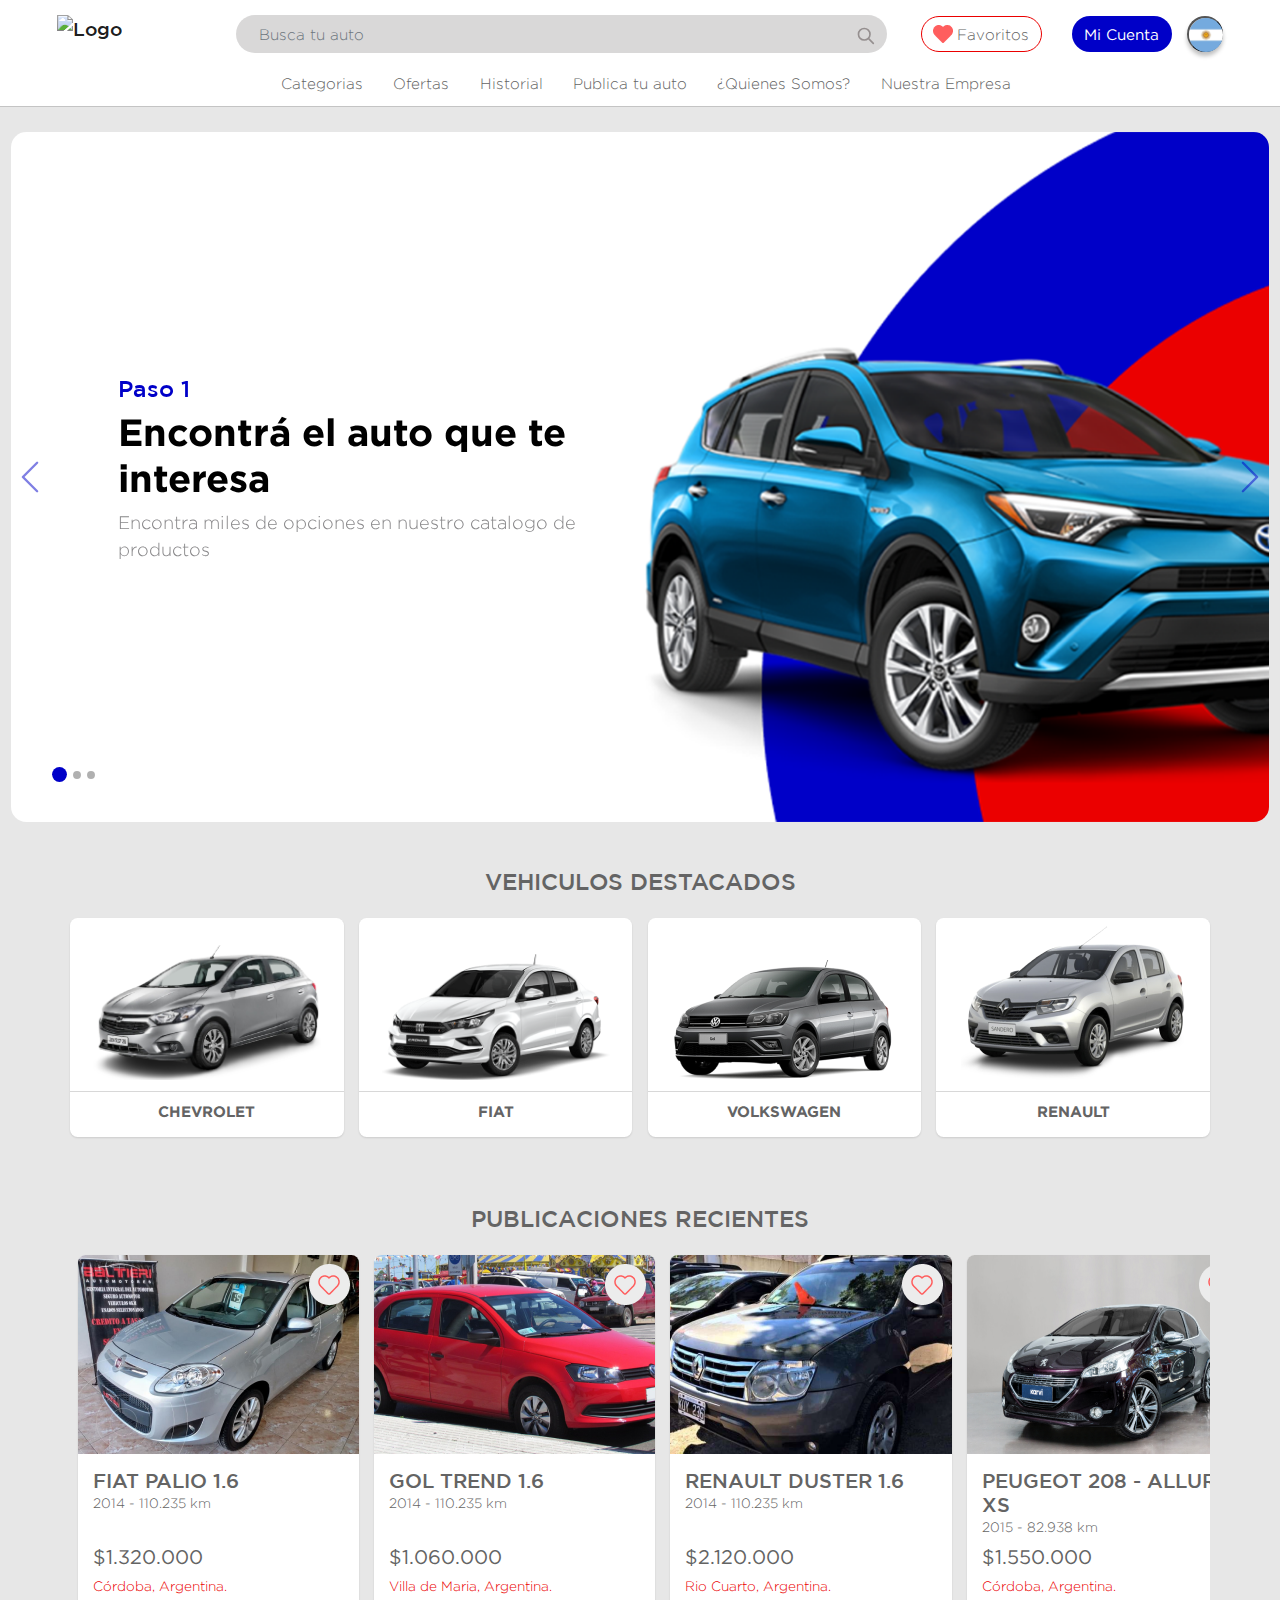
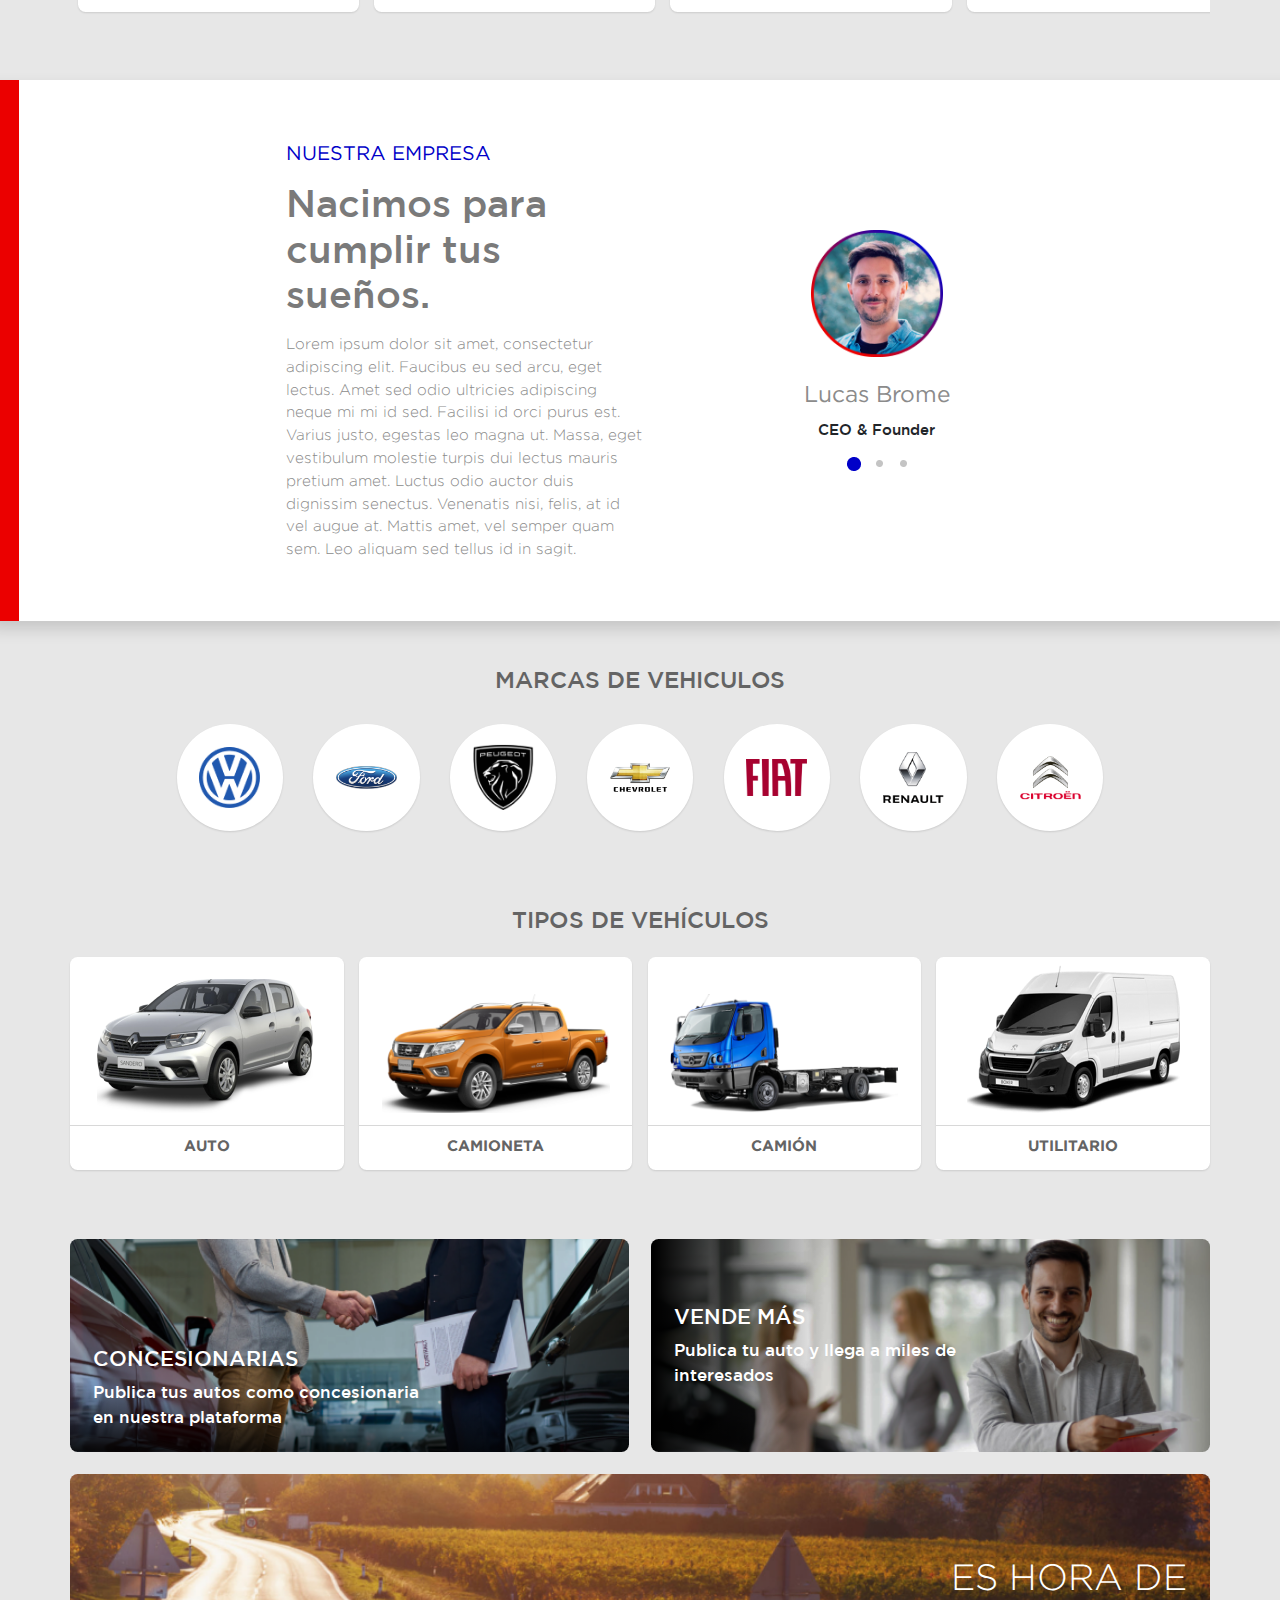
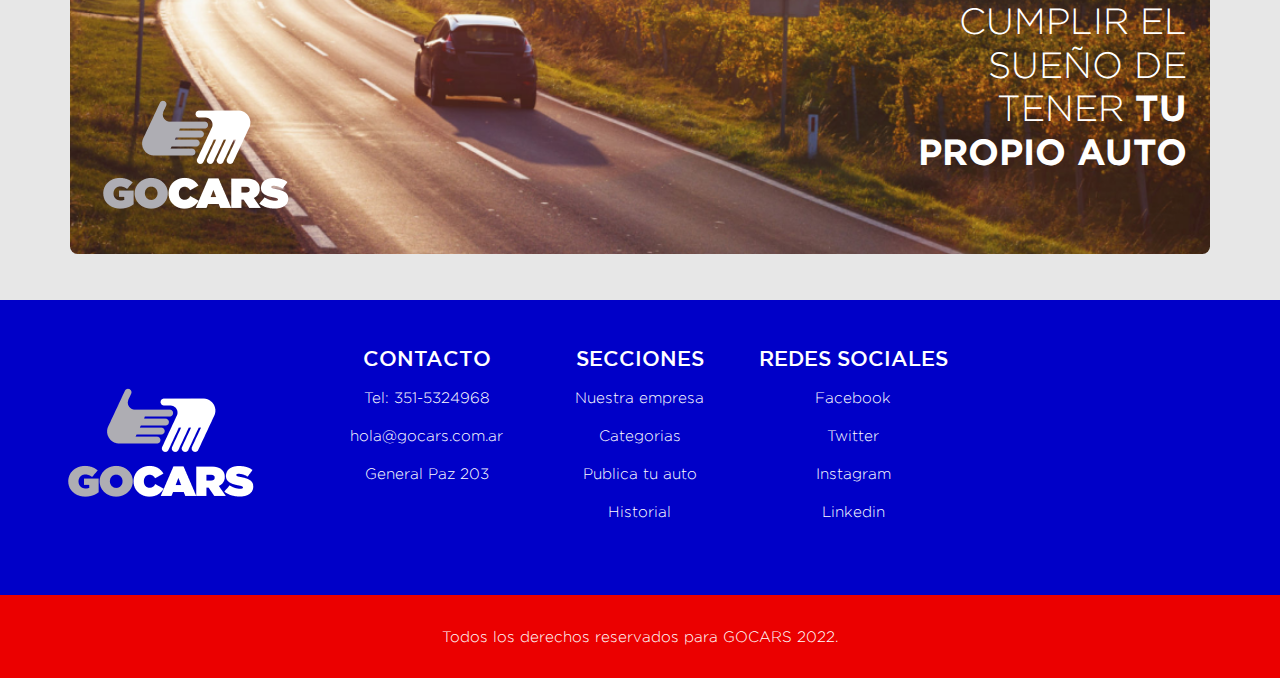
==== commit 9f58c301: "home y shoplist" ====
--- a/index.html
+++ b/index.html
@@ -126,7 +126,7 @@
         </div>
     </div>
     <div class="destacados container px-2 px-lg-0 mb-5">
-        <h3 class="text-center mt-5 mb-1 mb-lg-3">vehiculos destacados</h3>
+        <h3 class="text-center mt-5 mb-2 mb-lg-3">vehiculos destacados</h3>
 
         <div class="row mx-auto justify-content-around justify-content-lg-between aling-items-center pt-2">
             <a href="#"
@@ -155,7 +155,7 @@
             </a>
         </div>
     </div>
-    <h3 class="text-center mt-5 mb-3 mb-4 mx-2">publicaciones recientes</h3>
+    <h3 class="text-center mt-5 mb-2 mb-lg-3 mx-2">publicaciones recientes</h3>
     <div class="publicaciones-home pt-2 mb-5 container px-0">
         <a class="mb-4 mx-2 px-0 shadow-card card-publicaciones d-flex flex-column">
             <button id="fav-no"
@@ -473,7 +473,7 @@
         </div>
     </div>
     <div class="tipos container px-2 px-lg-0 mb-4">
-        <h3 class="text-center mt-5 mb-1 mb-lg-3">tipos de vehículos</h3>
+        <h3 class="text-center mt-5 mb-2 mb-lg-3">tipos de vehículos</h3>
 
         <div class="row mx-auto justify-content-around justify-content-lg-between aling-items-center pt-2">
             <a href="#"
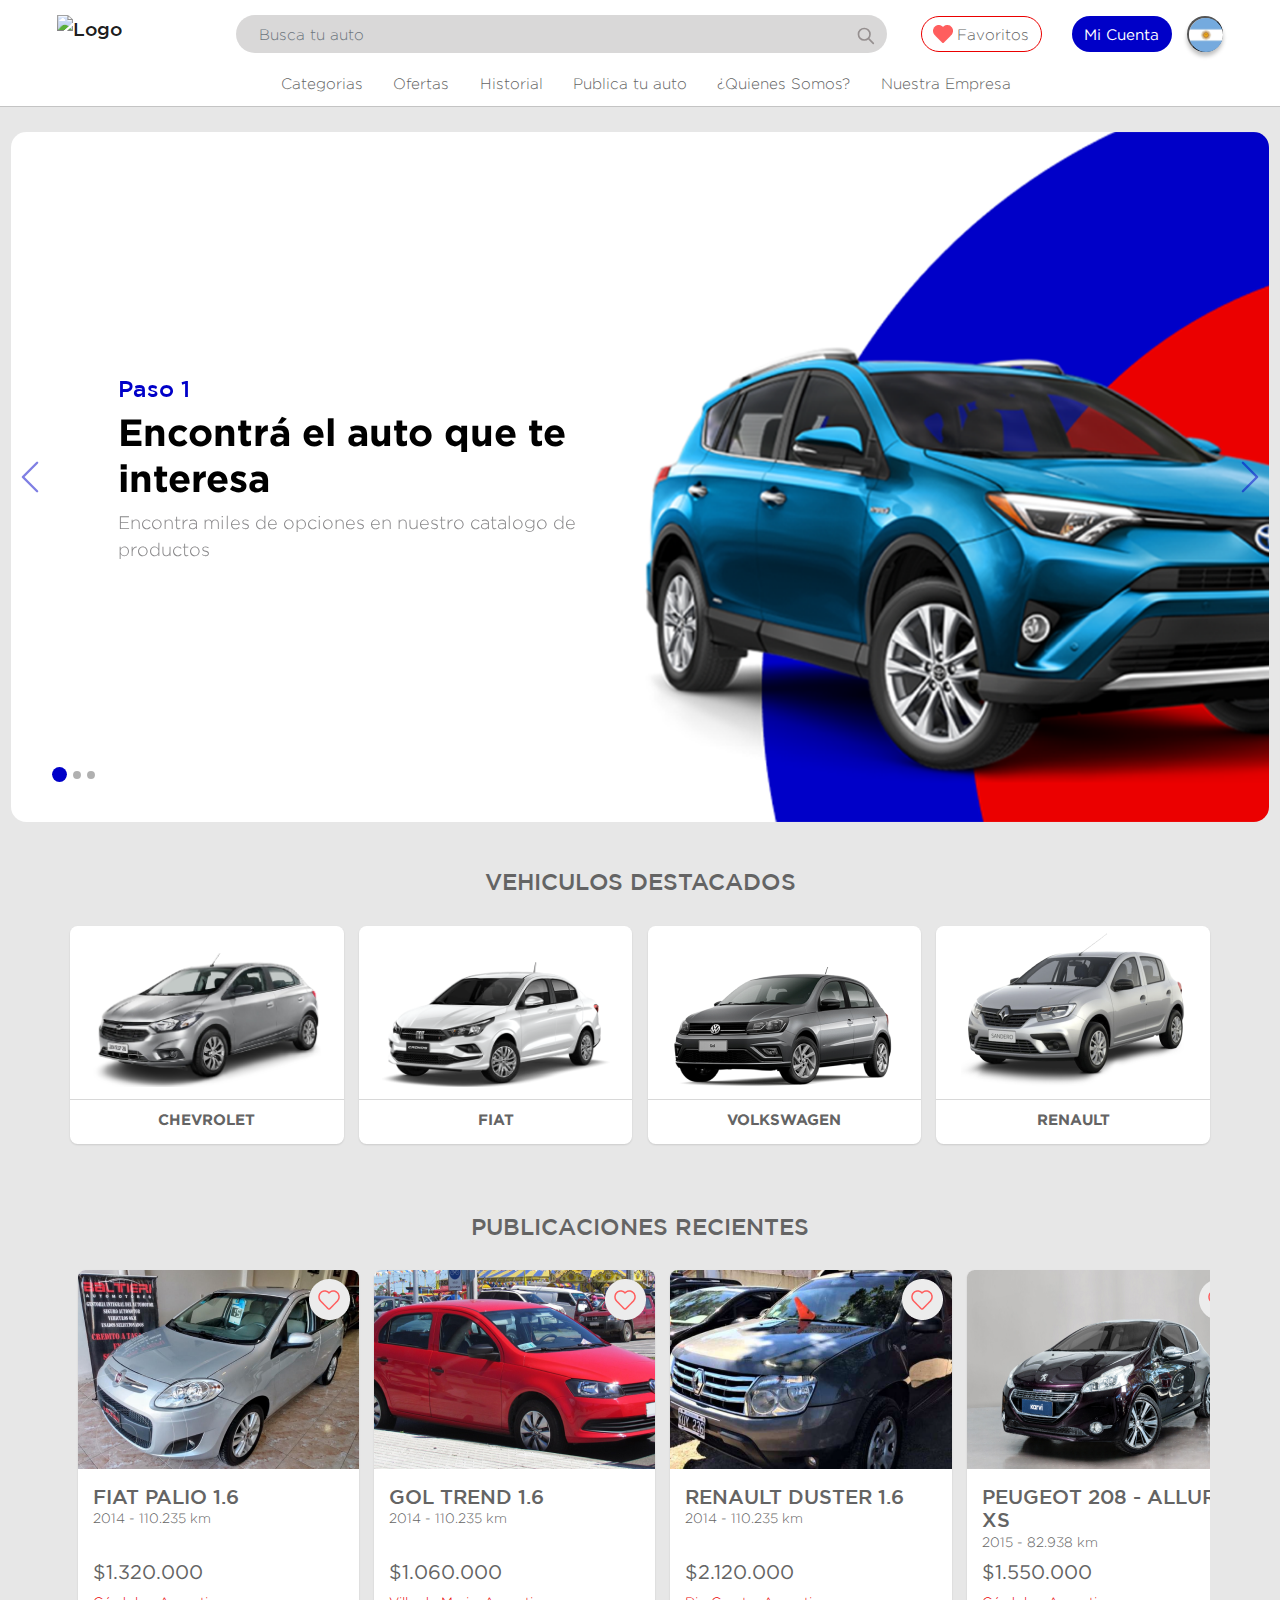
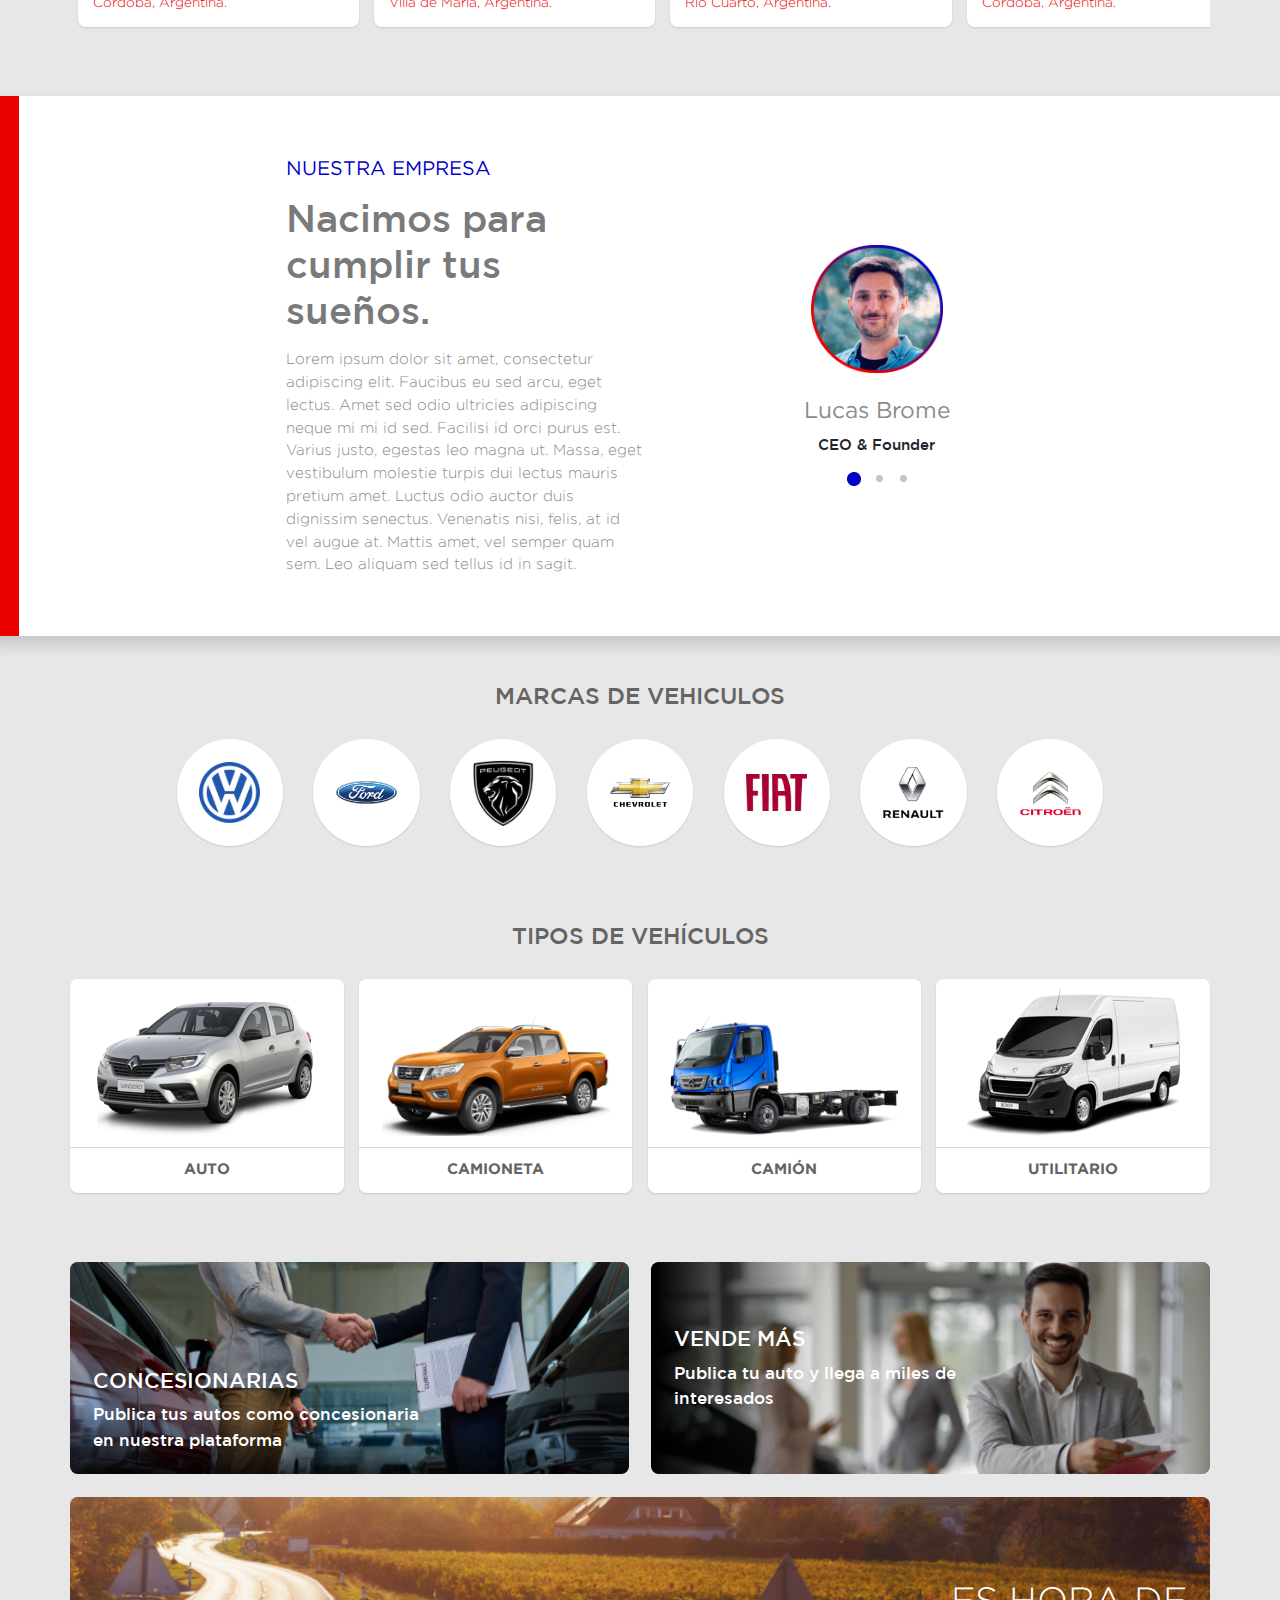
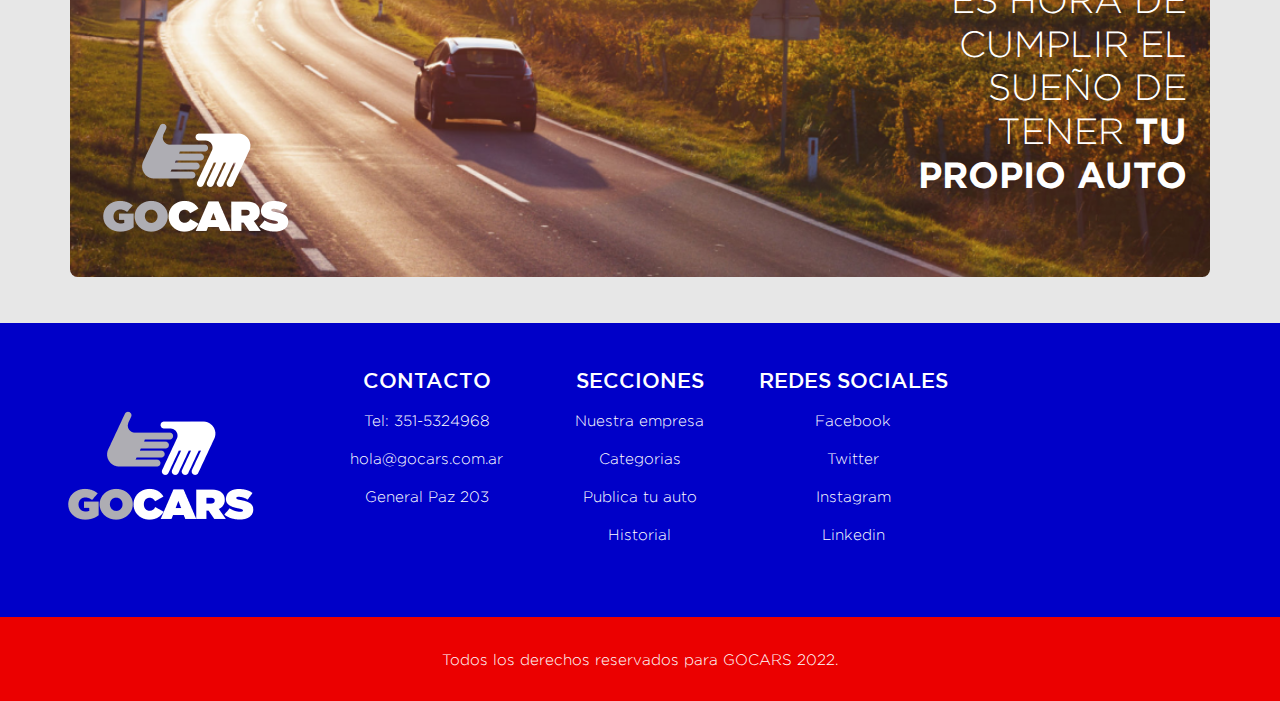
==== commit 5269f7f8: "home y shoplist" ====
--- a/index.html
+++ b/index.html
@@ -126,7 +126,7 @@
         </div>
     </div>
     <div class="destacados container px-2 px-lg-0 mb-5">
-        <h3 class="text-center mt-5 mb-2 mb-lg-3">vehiculos destacados</h3>
+        <h3 class="text-center mt-5 mb-3 mb-lg-4">vehiculos destacados</h3>
 
         <div class="row mx-auto justify-content-around justify-content-lg-between aling-items-center pt-2">
             <a href="#"
@@ -155,7 +155,7 @@
             </a>
         </div>
     </div>
-    <h3 class="text-center mt-5 mb-2 mb-lg-3 mx-2">publicaciones recientes</h3>
+    <h3 class="text-center mt-5 mb-3 mb-lg-4 mx-2">publicaciones recientes</h3>
     <div class="publicaciones-home pt-2 mb-5 container px-0">
         <a class="mb-4 mx-2 px-0 shadow-card card-publicaciones d-flex flex-column">
             <button id="fav-no"
@@ -439,7 +439,7 @@
             <img src="img/indicators.png" alt="">
         </div>
     </div>
-    <h3 class="text-center mb-3 mt-5">marcas de vehiculos</h3>
+    <h3 class="text-center mb-2 mb-lg-3 mt-5">marcas de vehiculos</h3>
     <div class="marcas">
         <div class="d-flex justify-content-md-center py-3">
             <div class="rounded-circle shadow-card mx-xl-3 mx-2 mb-3 bg-white d-flex justify-content-center align-items-center">
@@ -473,7 +473,7 @@
         </div>
     </div>
     <div class="tipos container px-2 px-lg-0 mb-4">
-        <h3 class="text-center mt-5 mb-2 mb-lg-3">tipos de vehículos</h3>
+        <h3 class="text-center mt-5 mb-3 mb-lg-4">tipos de vehículos</h3>
 
         <div class="row mx-auto justify-content-around justify-content-lg-between aling-items-center pt-2">
             <a href="#"
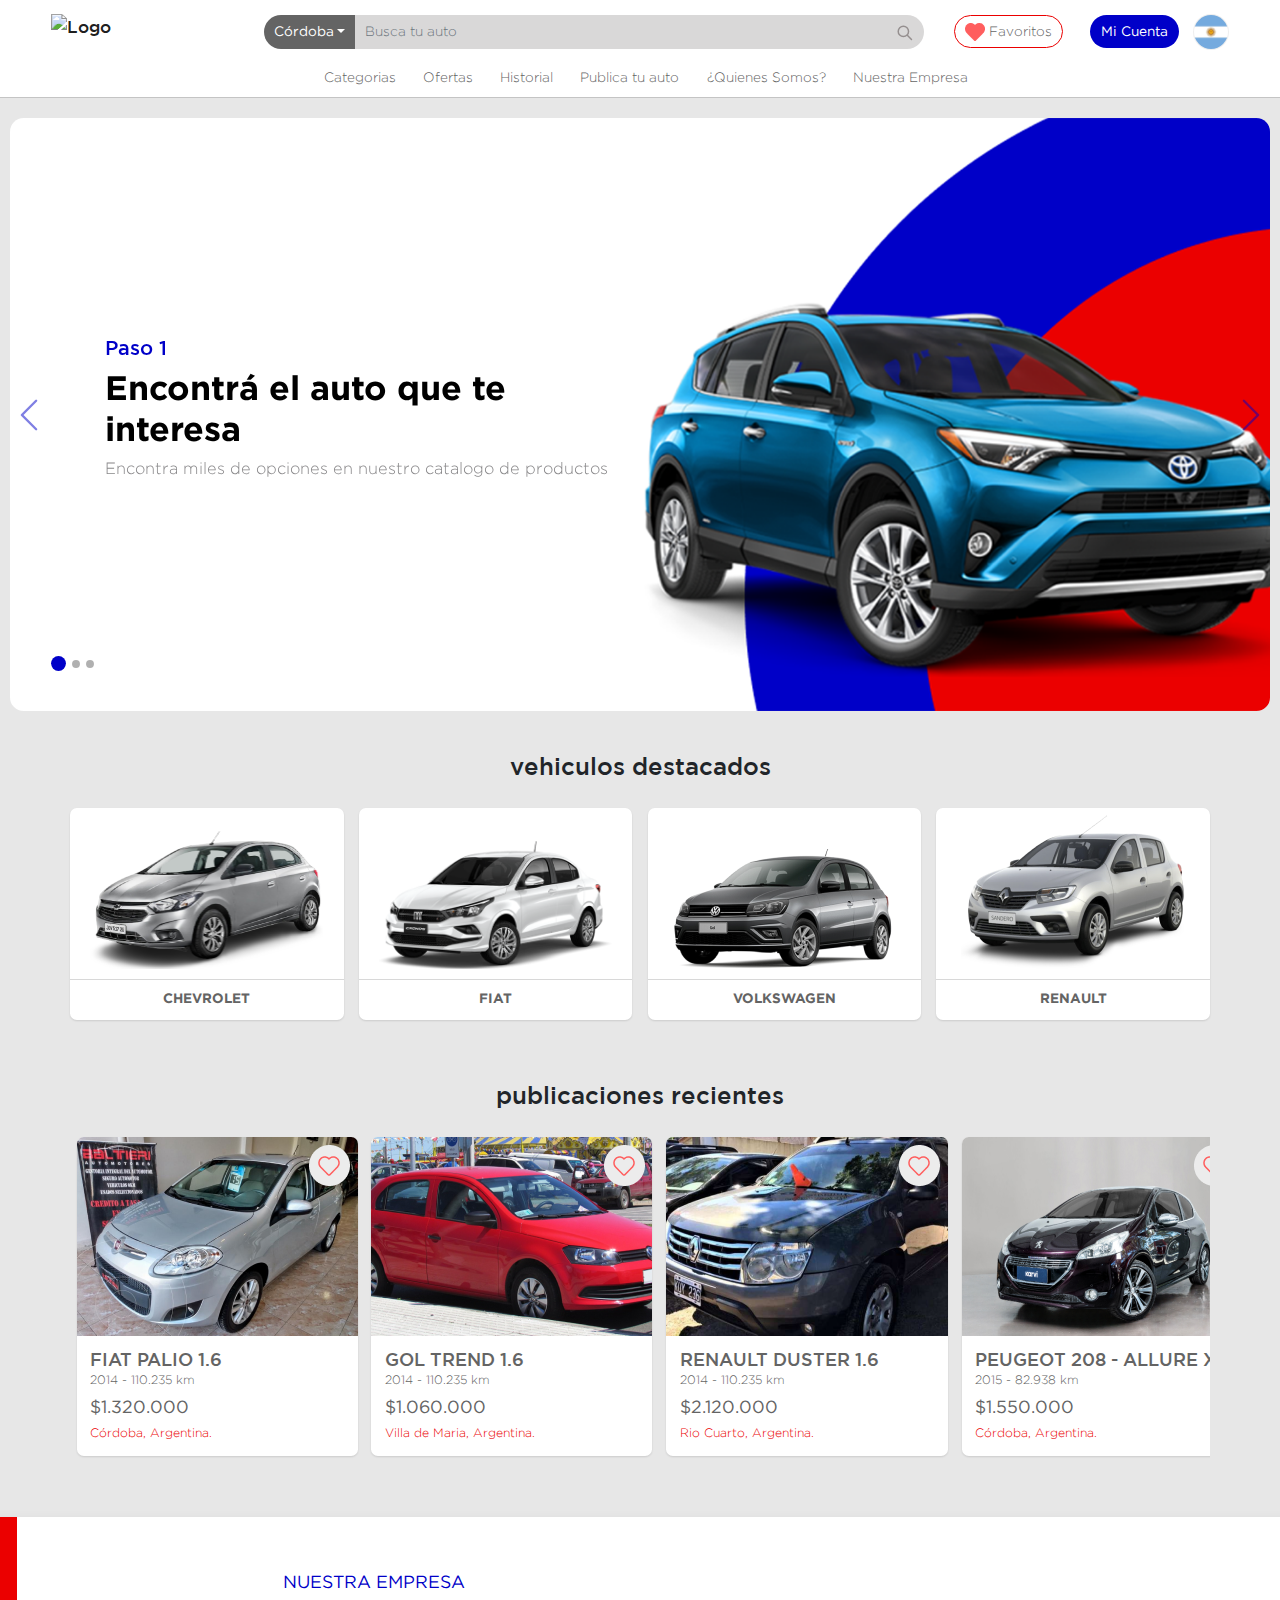
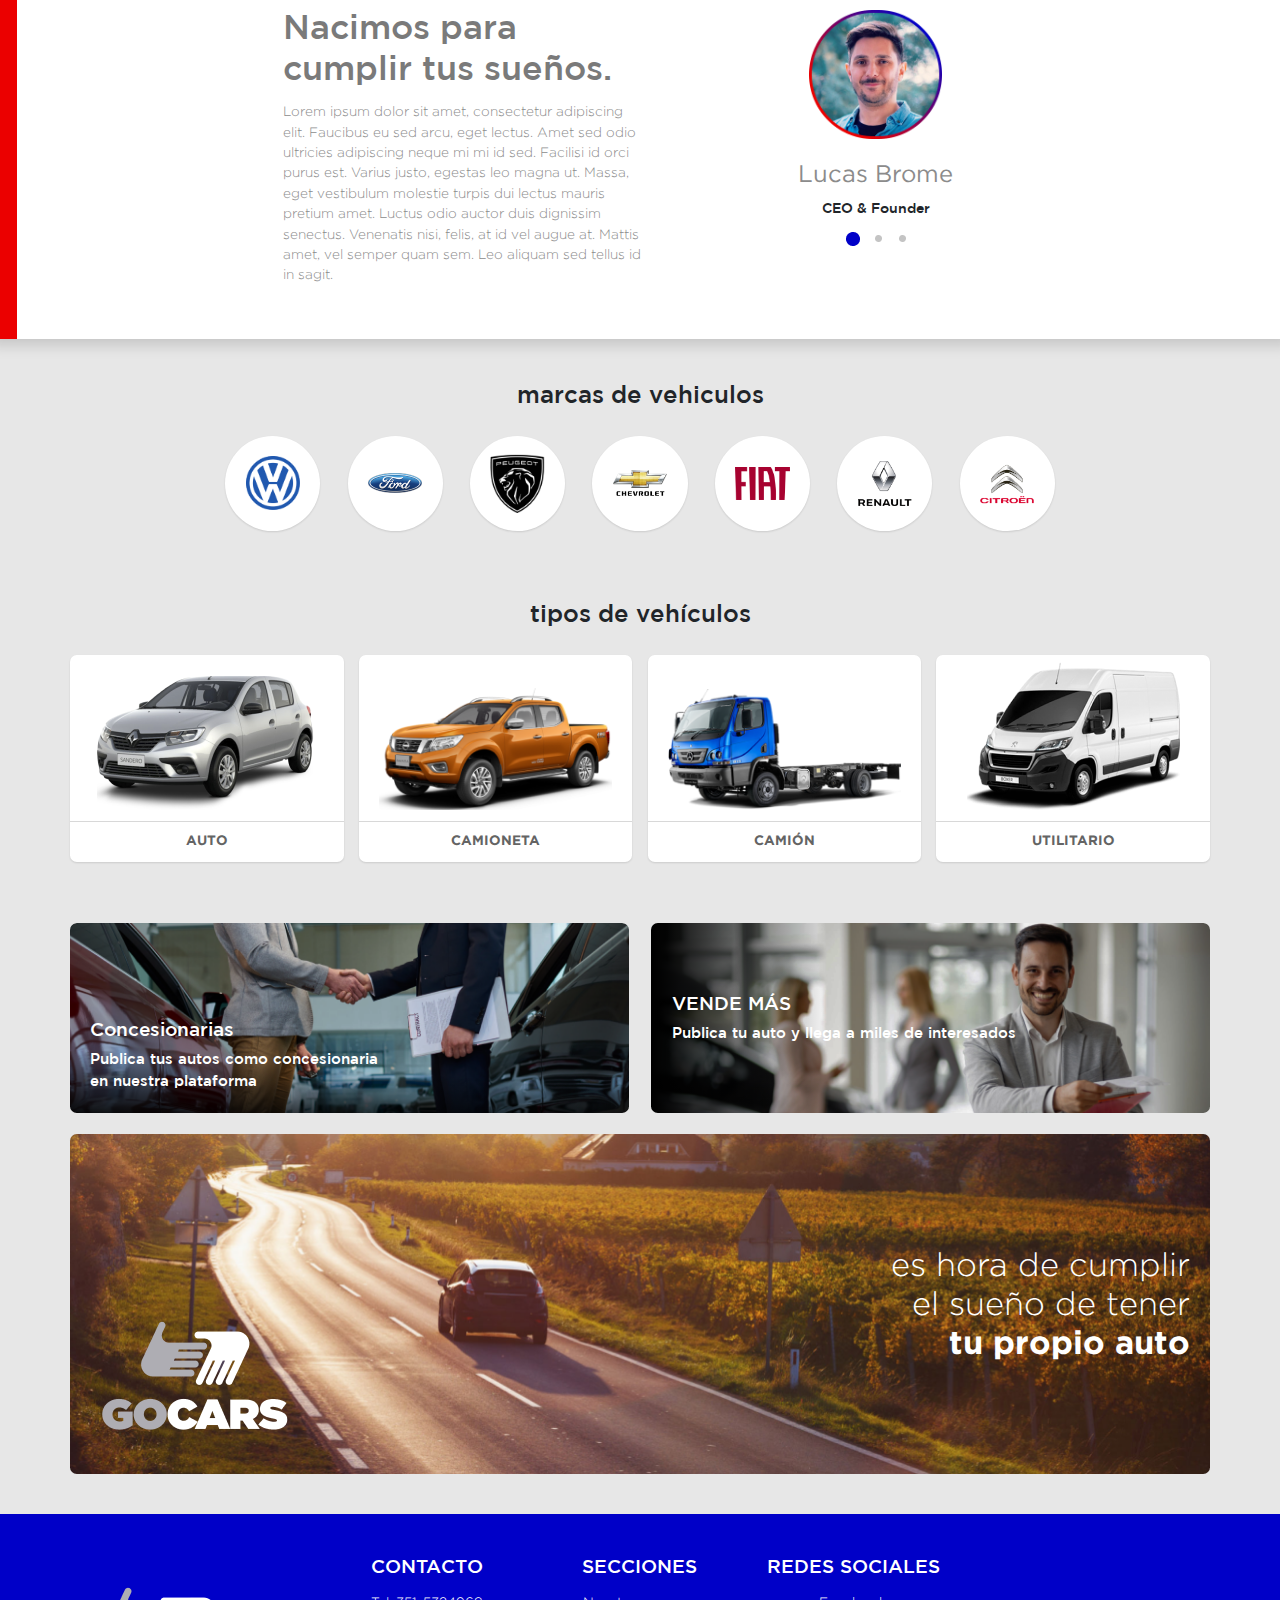
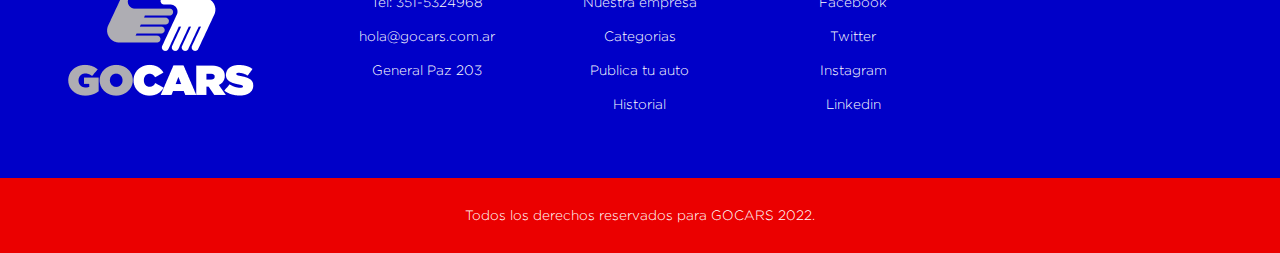
==== commit 3a981b72: "product page y mi cuenta" ====
--- a/index.html
+++ b/index.html
@@ -9,12 +9,13 @@
     <link rel="stylesheet" href="styles/main.css">
     <link rel="stylesheet" href="styles/bootstrap.min.css">
 </head>
-<body>
+
+<body class="index">
     <nav class="navbar nav-shop navbar-expand-lg navbar-light px-lg-5 pt-2 pb-3 pt-lg-3 pb-lg-2 fixed-top">
         <div class="container-fluid">
             <div class="row mx-auto w-100">
                 <a class="navbar-brand logo-nav col-4 col-lg-1 logo mx-0 d-flex justify-content-center p-0"
-                    href="#"><img class="me-auto" src="img/logo.png" alt="Logo"></a>
+                    href="index.html"><img class="me-auto" src="img/logo.png" alt="Logo"></a>
                 <button class="navbar-toggler float-end my-auto" type="button" data-bs-toggle="collapse"
                     data-bs-target="#navbarSupportedContent" aria-controls="navbarSupportedContent"
                     aria-expanded="false" aria-label="Toggle navigation">
@@ -24,10 +25,19 @@
                     <div class="row align-items-center justify-content-end">
                         <div class="mt-4 mt-lg-0 col-12 col-lg-6 ms-auto">
                             <div class="input-group input-lg">
-                                <input type="text" class="ps-4 py-2 form-control" placeholder="Busca tu auto"
+                                <button
+                                    class="btn btn-select-nav rounded-end rounded-pill btn-outline-secondary dropdown-toggle"
+                                    type="button" data-bs-toggle="dropdown" aria-expanded="false">Córdoba</button>
+                                <ul class="dropdown-menu">
+                                    <li><a class="dropdown-item fw-lighter" href="#">CABA</a></li>
+                                    <li><a class="dropdown-item fw-lighter" href="#">Santa Fe</a></li>
+                                    <li><a class="dropdown-item fw-lighter" href="#">Entre Ríos</a></li>
+                                </ul>
+                                <input type="text" class="py-2 form-control" placeholder="Busca tu auto"
                                     aria-label="Busca tu auto" aria-describedby="button-addon2">
-                                <button class="btn lupa-nav" type="button" id="button-addon2"><svg class="" fill="none"
-                                        stroke="currentColor" viewBox="0 0 24 24" xmlns="http://www.w3.org/2000/svg">
+                                <button class="btn lupa-nav rounded-start rounded-pill" type="button"
+                                    id="button-addon2"><svg class="" fill="none" stroke="currentColor"
+                                        viewBox="0 0 24 24" xmlns="http://www.w3.org/2000/svg">
                                         <path stroke-linecap="round" stroke-linejoin="round" stroke-width="2"
                                             d="M21 21l-6-6m2-5a7 7 0 11-14 0 7 7 0 0114 0z"></path>
                                     </svg></button>
@@ -36,7 +46,7 @@
                         <button
                             class="mb-3 mb-lg-0 mx-auto ms-lg-4 me-lg-3 fav-btn rounded-pill col-12 col-lg-1 btn d-flex align-items-end justify-content-center"
                             type="submit"><img src="img/fav.png" alt="fav" class="me-1 my-auto"> Favoritos</button>
-                        <button class="mb-3 mb-lg-0 mx-lg-3 mx-auto rounded-pill col-12 col-lg-1 btn" type="submit">Mi
+                        <button onclick="location.href='pages/miCuenta.html'" class="mb-3 mb-lg-0 mx-lg-3 mx-auto rounded-pill col-12 col-lg-1 btn" type="submit">Mi
                             Cuenta</button>
                         <button class="col-12 col-lg-1 bandera-icon rounded-circle p-0"><img
                                 class="rounded-circle m-auto" src="img/bandera.jpg" alt="nacionalidad"></button>
@@ -63,12 +73,21 @@
                         </div>
                     </div>
                 </div>
-                <div class="col-12  input d-lg-none mt-3 mx-0 px-0">
+                <div class="col-12  input d-lg-none mt-1 mt-lg-3 mx-0 px-0">
                     <div class="input-group">
-                        <input type="text" class="ps-4 py-2 form-control" placeholder="Busca tu auto"
+                        <button
+                            class="btn btn-select-nav rounded-end rounded-pill btn-outline-secondary dropdown-toggle"
+                            type="button" data-bs-toggle="dropdown" aria-expanded="false">Córdoba</button>
+                        <ul class="dropdown-menu">
+                            <li><a class="dropdown-item fw-lighter" href="#">CABA</a></li>
+                            <li><a class="dropdown-item fw-lighter" href="#">Santa Fe</a></li>
+                            <li><a class="dropdown-item fw-lighter" href="#">Entre Ríos</a></li>
+                        </ul>
+                        <input type="text" class="ps-3 py-2 form-control" placeholder="Busca tu auto"
                             aria-label="Busca tu auto" aria-describedby="button-addon2">
-                        <button class="btn lupa-nav" type="button" id="button-addon2"><svg class="" fill="none"
-                                stroke="currentColor" viewBox="0 0 24 24" xmlns="http://www.w3.org/2000/svg">
+                        <button class="btn lupa-nav rounded-start rounded-pill" type="button" id="button-addon2"><svg
+                                class="" fill="none" stroke="currentColor" viewBox="0 0 24 24"
+                                xmlns="http://www.w3.org/2000/svg">
                                 <path stroke-linecap="round" stroke-linejoin="round" stroke-width="2"
                                     d="M21 21l-6-6m2-5a7 7 0 11-14 0 7 7 0 0114 0z"></path>
                             </svg></button>
@@ -129,26 +148,22 @@
         <h3 class="text-center mt-5 mb-3 mb-lg-4">vehiculos destacados</h3>
 
         <div class="row mx-auto justify-content-around justify-content-lg-between aling-items-center pt-2">
-            <a href="#"
-                class="mb-2 mb-lg-4 px-0 shadow-card card-auto d-flex flex-column justify-content-end">
+            <a href="#" class="mb-2 mb-lg-4 px-0 shadow-card card-auto d-flex flex-column justify-content-end">
                 <img src="img/00 1.png" alt="" class="mx-auto px-4 py-2 img-fluid">
                 <hr class="my-1">
                 <h5 class="nombre-card text-center py-2">chevrolet</h5>
             </a>
-            <a href="#"
-                class="mb-2 mb-lg-4 px-0 shadow-card card-auto d-flex flex-column justify-content-end">
+            <a href="#" class="mb-2 mb-lg-4 px-0 shadow-card card-auto d-flex flex-column justify-content-end">
                 <img src="img/00 2.png" alt="" class="mx-auto px-4 py-2 img-fluid">
                 <hr class="my-1">
                 <h5 class="nombre-card text-center py-2">fiat</h5>
             </a>
-            <a href="#"
-                class="mb-2 mb-lg-4 px-0 shadow-card card-auto d-flex flex-column justify-content-end">
+            <a href="#" class="mb-2 mb-lg-4 px-0 shadow-card card-auto d-flex flex-column justify-content-end">
                 <img src="img/00 3.png" alt="" class="mx-auto px-4 py-2 img-fluid">
                 <hr class="my-1">
                 <h5 class="nombre-card text-center py-2">volkswagen</h5>
             </a>
-            <a href="#"
-                class="mb-2 mb-lg-4 px-0 shadow-card card-auto d-flex flex-column justify-content-end">
+            <a href="#" class="mb-2 mb-lg-4 px-0 shadow-card card-auto d-flex flex-column justify-content-end">
                 <img src="img/00 4.png" alt="" class="mx-auto px-4 py-2 img-fluid">
                 <hr class="my-1">
                 <h5 class="nombre-card text-center py-2">renault</h5>
@@ -157,7 +172,7 @@
     </div>
     <h3 class="text-center mt-5 mb-3 mb-lg-4 mx-2">publicaciones recientes</h3>
     <div class="publicaciones-home pt-2 mb-5 container px-0">
-        <a class="mb-4 mx-2 px-0 shadow-card card-publicaciones d-flex flex-column">
+        <a href="pages/productPage.html" class="mb-4 mx-2 px-0 shadow-card card-publicaciones d-flex flex-column">
             <button id="fav-no"
                 class="rounded-circle text-decoration-none btn p-0 m-2 fav-icons w-auto position-absolute top-0 end-0">
                 <img src="img/fav-no.png" alt="fav no" class="fav-no">
@@ -178,7 +193,7 @@
                 Córdoba, Argentina.
             </p>
         </a>
-        <a class="mb-4 mx-2 px-0 shadow-card card-publicaciones d-flex flex-column">
+        <a href="pages/productPage.html" class="mb-4 mx-2 px-0 shadow-card card-publicaciones d-flex flex-column">
             <button id="fav-no"
                 class="rounded-circle text-decoration-none btn p-0 m-2 fav-icons w-auto position-absolute top-0 end-0">
                 <img src="img/fav-no.png" alt="fav no" class="fav-no">
@@ -199,7 +214,7 @@
                 Villa de Maria, Argentina.
             </p>
         </a>
-        <a class="mb-4 mx-2 px-0 shadow-card card-publicaciones d-flex flex-column">
+        <a href="pages/productPage.html" class="mb-4 mx-2 px-0 shadow-card card-publicaciones d-flex flex-column">
             <button id="fav-no"
                 class="rounded-circle text-decoration-none btn p-0 m-2 fav-icons w-auto position-absolute top-0 end-0">
                 <img src="img/fav-no.png" alt="fav no" class="fav-no">
@@ -221,7 +236,7 @@
                 Rio Cuarto, Argentina.
             </p>
         </a>
-        <a class="mb-4 mx-2 px-0 shadow-card card-publicaciones d-flex flex-column">
+        <a href="pages/productPage.html" class="mb-4 mx-2 px-0 shadow-card card-publicaciones d-flex flex-column">
             <button id="fav-no"
                 class="rounded-circle text-decoration-none btn p-0 m-2 fav-icons w-auto position-absolute top-0 end-0">
                 <img src="img/fav-no.png" alt="fav no" class="fav-no">
@@ -243,7 +258,7 @@
                 Córdoba, Argentina.
             </p>
         </a>
-        <a class="mb-4 mx-2 px-0 shadow-card card-publicaciones d-flex flex-column">
+        <a href="pages/productPage.html" class="mb-4 mx-2 px-0 shadow-card card-publicaciones d-flex flex-column">
             <button id="fav-no"
                 class="rounded-circle text-decoration-none btn p-0 m-2 fav-icons w-auto position-absolute top-0 end-0">
                 <img src="img/fav-no.png" alt="fav no" class="fav-no">
@@ -264,7 +279,7 @@
                 Córdoba, Argentina.
             </p>
         </a>
-        <a class="mb-4 mx-2 px-0 shadow-card card-publicaciones d-flex flex-column">
+        <a href="pages/productPage.html" class="mb-4 mx-2 px-0 shadow-card card-publicaciones d-flex flex-column">
             <button id="fav-no"
                 class="rounded-circle text-decoration-none btn p-0 m-2 fav-icons w-auto position-absolute top-0 end-0">
                 <img src="img/fav-no.png" alt="fav no" class="fav-no">
@@ -285,7 +300,7 @@
                 Villa de Maria, Argentina.
             </p>
         </a>
-        <a class="mb-4 mx-2 px-0 shadow-card card-publicaciones d-flex flex-column">
+        <a href="pages/productPage.html" class="mb-4 mx-2 px-0 shadow-card card-publicaciones d-flex flex-column">
             <button id="fav-no"
                 class="rounded-circle text-decoration-none btn p-0 m-2 fav-icons w-auto position-absolute top-0 end-0">
                 <img src="img/fav-no.png" alt="fav no" class="fav-no">
@@ -307,7 +322,7 @@
                 Rio Cuarto, Argentina.
             </p>
         </a>
-        <a class="mb-4 mx-2 px-0 shadow-card card-publicaciones d-flex flex-column">
+        <a href="pages/productPage.html" class="mb-4 mx-2 px-0 shadow-card card-publicaciones d-flex flex-column">
             <button id="fav-no"
                 class="rounded-circle text-decoration-none btn p-0 m-2 fav-icons w-auto position-absolute top-0 end-0">
                 <img src="img/fav-no.png" alt="fav no" class="fav-no">
@@ -329,7 +344,7 @@
                 Córdoba, Argentina.
             </p>
         </a>
-        <a class="mb-4 mx-2 px-0 shadow-card card-publicaciones d-flex flex-column">
+        <a href="pages/productPage.html" class="mb-4 mx-2 px-0 shadow-card card-publicaciones d-flex flex-column">
             <button id="fav-no"
                 class="rounded-circle text-decoration-none btn p-0 m-2 fav-icons w-auto position-absolute top-0 end-0">
                 <img src="img/fav-no.png" alt="fav no" class="fav-no">
@@ -350,7 +365,7 @@
                 Córdoba, Argentina.
             </p>
         </a>
-        <a class="mb-4 mx-2 px-0 shadow-card card-publicaciones d-flex flex-column">
+        <a href="pages/productPage.html" class="mb-4 mx-2 px-0 shadow-card card-publicaciones d-flex flex-column">
             <button id="fav-no"
                 class="rounded-circle text-decoration-none btn p-0 m-2 fav-icons w-auto position-absolute top-0 end-0">
                 <img src="img/fav-no.png" alt="fav no" class="fav-no">
@@ -371,7 +386,7 @@
                 Villa de Maria, Argentina.
             </p>
         </a>
-        <a class="mb-4 mx-2 px-0 shadow-card card-publicaciones d-flex flex-column">
+        <a href="pages/productPage.html" class="mb-4 mx-2 px-0 shadow-card card-publicaciones d-flex flex-column">
             <button id="fav-no"
                 class="rounded-circle text-decoration-none btn p-0 m-2 fav-icons w-auto position-absolute top-0 end-0">
                 <img src="img/fav-no.png" alt="fav no" class="fav-no">
@@ -393,7 +408,7 @@
                 Rio Cuarto, Argentina.
             </p>
         </a>
-        <a class="mb-4 mx-2 px-0 shadow-card card-publicaciones d-flex flex-column">
+        <a href="pages/productPage.html" class="mb-4 mx-2 px-0 shadow-card card-publicaciones d-flex flex-column">
             <button id="fav-no"
                 class="rounded-circle text-decoration-none btn p-0 m-2 fav-icons w-auto position-absolute top-0 end-0">
                 <img src="img/fav-no.png" alt="fav no" class="fav-no">
@@ -442,31 +457,38 @@
     <h3 class="text-center mb-2 mb-lg-3 mt-5">marcas de vehiculos</h3>
     <div class="marcas">
         <div class="d-flex justify-content-md-center py-3">
-            <div class="rounded-circle shadow-card mx-xl-3 mx-2 mb-3 bg-white d-flex justify-content-center align-items-center">
+            <div
+                class="rounded-circle shadow-card mx-xl-3 mx-2 mb-3 bg-white d-flex justify-content-center align-items-center">
                 <img src="img/01.png" alt="" class="logo-marca p-3 p-md-4">
 
             </div>
-            <div class="rounded-circle shadow-card mx-xl-3 mx-2 mb-3 bg-white d-flex justify-content-center align-items-center">
+            <div
+                class="rounded-circle shadow-card mx-xl-3 mx-2 mb-3 bg-white d-flex justify-content-center align-items-center">
                 <img src="img/02.png" alt="" class="logo-marca p-3 p-md-4">
 
             </div>
-            <div class="rounded-circle shadow-card mx-xl-3 mx-2 mb-3 bg-white d-flex justify-content-center align-items-center">
+            <div
+                class="rounded-circle shadow-card mx-xl-3 mx-2 mb-3 bg-white d-flex justify-content-center align-items-center">
                 <img src="img/03.png" alt="" class="logo-marca p-3 p-md-4">
 
             </div>
-            <div class="rounded-circle shadow-card mx-xl-3 mx-2 mb-3 bg-white d-flex justify-content-center align-items-center">
+            <div
+                class="rounded-circle shadow-card mx-xl-3 mx-2 mb-3 bg-white d-flex justify-content-center align-items-center">
                 <img src="img/04.png" alt="" class="logo-marca p-3 p-md-4">
 
             </div>
-            <div class="rounded-circle shadow-card mx-xl-3 mx-2 mb-3 bg-white d-flex justify-content-center align-items-center">
+            <div
+                class="rounded-circle shadow-card mx-xl-3 mx-2 mb-3 bg-white d-flex justify-content-center align-items-center">
                 <img src="img/05.png" alt="" class="logo-marca p-3 p-md-4">
 
             </div>
-            <div class="rounded-circle shadow-card mx-xl-3 mx-2 mb-3 bg-white d-flex justify-content-center align-items-center">
+            <div
+                class="rounded-circle shadow-card mx-xl-3 mx-2 mb-3 bg-white d-flex justify-content-center align-items-center">
                 <img src="img/06.png" alt="" class="logo-marca p-3 p-md-4">
 
             </div>
-            <div class="rounded-circle shadow-card mx-xl-3 mx-2 mb-3 bg-white d-flex justify-content-center align-items-center">
+            <div
+                class="rounded-circle shadow-card mx-xl-3 mx-2 mb-3 bg-white d-flex justify-content-center align-items-center">
                 <img src="img/07.png" alt="" class="logo-marca p-3 p-md-4">
 
             </div>
@@ -476,26 +498,22 @@
         <h3 class="text-center mt-5 mb-3 mb-lg-4">tipos de vehículos</h3>
 
         <div class="row mx-auto justify-content-around justify-content-lg-between aling-items-center pt-2">
-            <a href="#"
-                class="mb-2 mb-lg-4 px-0 shadow-card card-auto d-flex flex-column justify-content-end">
+            <a href="#" class="mb-2 mb-lg-4 px-0 shadow-card card-auto d-flex flex-column justify-content-end">
                 <img src="img/0 1.png" alt="" class="mx-auto px-4 py-2 img-fluid">
                 <hr class="my-1">
                 <h5 class="nombre-card text-center py-2">auto</h5>
             </a>
-            <a href="#"
-                class="mb-2 mb-lg-4 px-0 shadow-card card-auto d-flex flex-column justify-content-end">
+            <a href="#" class="mb-2 mb-lg-4 px-0 shadow-card card-auto d-flex flex-column justify-content-end">
                 <img src="img/0 2.png" alt="" class="mx-auto px-4 py-2 img-fluid">
                 <hr class="my-1">
                 <h5 class="nombre-card text-center py-2">camioneta</h5>
             </a>
-            <a href="#"
-                class="mb-2 mb-lg-4 px-0 shadow-card card-auto d-flex flex-column justify-content-end">
+            <a href="#" class="mb-2 mb-lg-4 px-0 shadow-card card-auto d-flex flex-column justify-content-end">
                 <img src="img/0 3.png" alt="" class="mx-auto px-4 py-2 img-fluid">
                 <hr class="my-1">
                 <h5 class="nombre-card text-center py-2">camión</h5>
             </a>
-            <a href="#"
-                class="mb-2 mb-lg-4 px-0 shadow-card card-auto d-flex flex-column justify-content-end">
+            <a href="#" class="mb-2 mb-lg-4 px-0 shadow-card card-auto d-flex flex-column justify-content-end">
                 <img src="img/0 4.png" alt="" class="mx-auto px-4 py-2 img-fluid">
                 <hr class="my-1">
                 <h5 class="nombre-card text-center py-2">utilitario</h5>
@@ -525,6 +543,24 @@
             </div>
         </div>
     </div>
+<!-- Modal -->
+<div class="modal fade" id="exampleModal" tabindex="-1" aria-labelledby="exampleModalLabel" aria-hidden="true">
+    <div class="modal-dialog modal-dialog-centered">
+      <div class="modal-content">
+        <div class="modal-header">
+          <h5 class="modal-title" id="exampleModalLabel">Modal title</h5>
+          <button type="button" class="btn-close" data-bs-dismiss="modal" aria-label="Close"></button>
+        </div>
+        <div class="modal-body">
+          ...
+        </div>
+        <div class="modal-footer">
+          <button type="button" class="btn btn-secondary" data-bs-dismiss="modal">Close</button>
+          <button type="button" class="btn btn-primary">Save changes</button>
+        </div>
+      </div>
+    </div>
+  </div>
     <footer>
         <div class="row pt-5 pb-4 py-lg-5 mx-0">
             <div class="d-none d-lg-flex col-lg-3 col-12 justify-content-center align-items-center">
--- a/styles/main.css
+++ b/styles/main.css
@@ -29,8 +29,8 @@
 }
 
 html {
-  box-sizing: border-box ;
-  font-size: 95% !important;
+  box-sizing: border-box;
+  font-size: 85% !important;
 }
 
 *,
@@ -65,22 +65,23 @@
   border-radius: 0.5rem !important;
 }
 body .shadow-card {
-  -webkit-transition: all .1s ease-in-out;
-  transition: all .1s ease-in-out;
-  transition: all .1s ease-in-out;
-  transition: all .1s ease-in-out,-webkit-box-shadow .1s ease-in-out;
-  -webkit-box-shadow: 0 1px 2px 0 rgba(0,0,0,.12);
-box-shadow: 0 1px 2px 0 rgba(0,0,0,.12);
+  -webkit-transition: all 0.1s ease-in-out;
+  transition: all 0.1s ease-in-out;
+  transition: all 0.1s ease-in-out;
+  transition: all 0.1s ease-in-out, -webkit-box-shadow 0.1s ease-in-out;
+  -webkit-box-shadow: 0 1px 2px 0 rgba(0, 0, 0, 0.12);
+  box-shadow: 0 1px 2px 0 rgba(0, 0, 0, 0.12);
 }
 body .shadow-card:hover {
-  -webkit-box-shadow: 0 1px 7px 0 rgba(0,0,0,.18);
-  box-shadow: 0 1px 7px 0 rgba(0,0,0,.20);
+  -webkit-box-shadow: 0 1px 7px 0 rgba(0, 0, 0, 0.18);
+  box-shadow: 0 1px 7px 0 rgba(0, 0, 0, 0.2);
 }
 /* NAVBAR */
 body .navbar {
   background-color: white;
 }
-body .navbar button{
+
+body .navbar button {
   font-size: 100%;
 }
 
@@ -88,17 +89,17 @@
   max-height: 6rem !important;
 }
 @media (max-width: 1130px) {
-  body .navbar .logo-nav{
+  body .navbar .logo-nav {
     height: 5rem !important;
   }
 }
 @media (max-width: 1050px) {
-  body .navbar .logo-nav{
+  body .navbar .logo-nav {
     height: 4rem !important;
   }
 }
-@media (min-width:	992px) {
-  body .navbar button{
+@media (min-width: 992px) {
+  body .navbar button {
     width: auto;
   }
 }
@@ -108,10 +109,9 @@
 }
 body .navbar .lupa-nav:hover svg {
   transform: scale(1.1);
-
 }
 body .navbar .lupa-nav:hover svg:active {
-  transform: scale(1.0) !important;
+  transform: scale(1) !important;
 }
 body .navbar .lupa-nav:hover {
   transform: none !important;
@@ -139,15 +139,18 @@
     display: none !important;
   }
 }
-body .navbar .input-group button {
+body .navbar .input-group .dropdown-item:focus,
+body .navbar .input-group .dropdown-item:hover {
+  background-color: #d9d8d8;
+}
+body .navbar .input-group .btn-select-nav {
+  border: none;
+  color: white;
+  background-color: #646464;
+}
+body .navbar .input-group button:last-of-type {
   width: 2.8rem;
   color: #958f8f;
-  -webkit-border-top-right-radius: 500000000px;
-  -webkit-border-bottom-right-radius: 500000000px;
-  -moz-border-radius-topright: 500000000px;
-  -moz-border-radius-bottomright: 500000000px;
-  border-top-right-radius: 500000000px;
-  border-bottom-right-radius: 500000000px;
   border: none;
   background-color: #d9d8d8;
 }
@@ -155,20 +158,13 @@
 body .navbar .bandera-icon {
   height: 36px;
   width: 36px;
-  box-shadow: 0px 4px 4px rgba(0, 0, 0, 0.25);
-  background: rgb(185, 180, 180);
-  background: linear-gradient(
-    140deg,
-    rgba(185, 180, 180, 1) 0%,
-    rgba(255, 255, 255, 0.7287115529805672) 100%
-  );
+  border: none;
 }
 @media (max-width: 992px) {
   body .navbar .bandera-icon {
     margin: 0 auto !important;
     width: auto !important;
   }
-  
 }
 body .navbar .bandera-icon img {
   height: 34px;
@@ -196,7 +192,7 @@
 body .navbar .enlaces-nav {
   margin-right: 4%;
 }
-@media (max-width:	992px) {
+@media (max-width: 992px) {
   body .navbar .enlaces-nav {
     margin-right: 0;
   }
@@ -213,7 +209,7 @@
   color: var(--azul);
 }
 body .navbar .enlace-nav:active {
-  transform: scale(1.0);
+  transform: scale(1);
 }
 .navbar > .container,
 .navbar > .container-fluid,
@@ -237,46 +233,45 @@
   border-radius: 1rem;
   margin-top: 8.7rem;
 }
-@media (max-width:	992px) {
+@media (max-width: 992px) {
   body div .carousel {
     margin-top: 9.5rem;
   }
-  body 
-}
-body div .carousel h4{
+}
+body div .carousel h4 {
   color: #0000c8;
 }
-body div .carousel h3{
+body div .carousel h3 {
   color: #000000;
   font-size: 2.5rem;
   font-weight: 600;
   text-transform: none;
 }
-body div .carousel p{
-  color: #89888A;
+body div .carousel p {
+  color: #89888a;
   font-size: 1.2rem;
   font-weight: 100;
 }
 body div .carousel .banner1 {
-background-image: url(../img/Banner\ 1.png);
-background-position: center;
-background-repeat: no-repeat;
-background-size: cover;
-padding: 16rem 7rem;
+  background-image: url(../img/Banner\ 1.png);
+  background-position: center;
+  background-repeat: no-repeat;
+  background-size: cover;
+  padding: 16rem 7rem;
 }
 body div .carousel .banner2 {
-background-image: url(../img/Banner\ 2.png);
-background-position: center;
-background-repeat: no-repeat;
-background-size: cover;
-padding: 16rem 7rem;
+  background-image: url(../img/Banner\ 2.png);
+  background-position: center;
+  background-repeat: no-repeat;
+  background-size: cover;
+  padding: 16rem 7rem;
 }
 body div .carousel .banner3 {
-background-image: url(../img/Banner\ 3.png);
-background-position: center;
-background-repeat: no-repeat;
-background-size: cover;
-padding: 16rem 7rem;
+  background-image: url(../img/Banner\ 3.png);
+  background-position: center;
+  background-repeat: no-repeat;
+  background-size: cover;
+  padding: 16rem 7rem;
 }
 body div .carousel button:hover {
   box-shadow: none !important;
@@ -291,28 +286,29 @@
   body div .carousel .carousel-indicators {
     margin-bottom: 5px;
   }
-  body div .carousel h4{
-font-size: 1rem;  }
-  body div .carousel h3{
+  body div .carousel h4 {
+    font-size: 1rem;
+  }
+  body div .carousel h3 {
     font-size: 1.5rem;
   }
-  body div .carousel p{
-    font-size: .8rem;
+  body div .carousel p {
+    font-size: 0.8rem;
   }
   body div .carousel .banner1 {
-  background-image: url(../img/Banner\ 1.png);
-  background-size: cover;
-  padding: 3rem 2rem;
+    background-image: url(../img/Banner\ 1.png);
+    background-size: cover;
+    padding: 3rem 2rem;
   }
   body div .carousel .banner2 {
-  background-image: url(../img/Banner\ 2.png);
-  background-size: cover;
-  padding: 3rem 2rem;
+    background-image: url(../img/Banner\ 2.png);
+    background-size: cover;
+    padding: 3rem 2rem;
   }
   body div .carousel .banner3 {
-  background-image: url(../img/Banner\ 3.png);
-  background-size: cover;
-  padding: 3rem 2rem;
+    background-image: url(../img/Banner\ 3.png);
+    background-size: cover;
+    padding: 3rem 2rem;
   }
 }
 body div .carousel .carousel-indicators [data-bs-target] {
@@ -361,7 +357,7 @@
 } */
 
 /* DESTACADOS HOME */
-body h3 {
+body .index h3 {
   font-size: 150%;
   color: #646464;
   font-weight: 500;
@@ -405,7 +401,6 @@
 body .publicaciones-home {
   display: flex !important;
   overflow-x: auto !important;
-
 }
 
 body .card-publicaciones {
@@ -419,18 +414,18 @@
 body .publicaciones-home .card-publicaciones {
   width: 42%;
 }
-body .card-publicaciones img{
-  border-radius:0.5rem 0.5rem 0 0;
-}
-body .card-publicaciones .datos-card{
-margin-bottom: 0.5rem;
-}
-body .card-publicaciones .nombre-card{
+body .card-publicaciones img {
+  border-radius: 0.5rem 0.5rem 0 0;
+}
+body .card-publicaciones .datos-card {
+  margin-bottom: 0.5rem;
+}
+body .card-publicaciones .nombre-card {
   font-size: 130%;
-margin-bottom: 0;
-font-weight: 500;
-}
-body .card-publicaciones .precio-card{
+  margin-bottom: 0;
+  font-weight: 500;
+}
+body .card-publicaciones .precio-card {
   font-size: 130%;
 }
 body .card-publicaciones:hover {
@@ -442,10 +437,10 @@
   padding: 0.5rem;
   border: none;
 }
-@media (max-width:	992px) {
+@media (max-width: 992px) {
   body .fav-icons {
     transform: scale(0.8);
-    }    
+  }
 }
 .nombre-card {
   color: #646464;
@@ -466,8 +461,6 @@
   font-weight: 100;
   font-size: 90%;
 }
-
-
 
 /* NUESTRA EMPRESA HOME */
 body .nuestra-empresa {
@@ -513,7 +506,7 @@
 
 /* MARCAS HOME */
 body .marcas {
-overflow-x: auto !important;
+  overflow-x: auto !important;
 }
 body .marcas div div {
   width: 7rem;
@@ -554,7 +547,12 @@
   font-size: 110%;
 }
 body .publicidad-home .row .publi1 {
-  background: linear-gradient(3.58deg, #000000 -1.86%, rgba(255, 255, 255, 0) 27.3%), url("../img/publi1.png");
+  background: linear-gradient(
+      3.58deg,
+      #000000 -1.86%,
+      rgba(255, 255, 255, 0) 27.3%
+    ),
+    url("../img/publi1.png");
   background-repeat: no-repeat;
   background-position: center;
   background-size: cover;
@@ -564,7 +562,12 @@
 body .publicidad-home .row .publi2 {
   height: 14rem;
   width: 49%;
-  background: linear-gradient(90.64deg, #000000 0.55%, rgba(255, 255, 255, 0) 31.05%), url("../img/publi2.png");
+  background: linear-gradient(
+      90.64deg,
+      #000000 0.55%,
+      rgba(255, 255, 255, 0) 31.05%
+    ),
+    url("../img/publi2.png");
   background-repeat: no-repeat;
   background-position: center;
   background-size: cover;
@@ -577,12 +580,10 @@
   body .publicidad-home .row .publi2 {
     width: 100%;
     border-radius: 0 !important;
-
   }
   body .publicidad-home .row .publi3 {
     background-image: url("../img/publicidad-mobile.png");
     border-radius: 0 !important;
-
   }
 }
 
@@ -597,39 +598,39 @@
   body .publicidad-home .row .publi3 {
     background-image: url("../img/publicidad-mobile.png");
   }
-  body .publicidad-home .row .publi3 img{
+  body .publicidad-home .row .publi3 img {
     width: 30%;
   }
 }
-body .publicidad-home .row .publi3 h3{
+body .publicidad-home .row .publi3 h3 {
   font-weight: 100;
   font-size: 2.4rem;
 }
-@media (max-width:	500px) {
-  body .publicidad-home .row .publi3 h3{
+@media (max-width: 500px) {
+  body .publicidad-home .row .publi3 h3 {
     font-size: 1.8rem;
   }
 }
-body .publicidad-home .row .publi3 h3 span{
- font-weight: 800;
+body .publicidad-home .row .publi3 h3 span {
+  font-weight: 800;
 }
 @media (min-width: 992px) {
-  body .publicidad-home .row .publi3 h3{
+  body .publicidad-home .row .publi3 h3 {
     width: 30% !important;
   }
 }
 @media (max-width: 450px) {
-  body .publicidad-home .row .publi3 h3{
-font-size: 200%;
+  body .publicidad-home .row .publi3 h3 {
+    font-size: 200%;
   }
 }
 /* FOOTER */
-footer .row{
+footer .row {
   background-color: var(--azul);
   color: white;
   font-weight: 100;
 }
-footer h4{
+footer h4 {
   background-color: var(--azul);
   color: white;
   font-weight: 500;
@@ -637,30 +638,32 @@
   margin-bottom: 1rem;
   font-size: 140%;
 }
-footer a{
+footer a {
   color: white;
   font-weight: 100;
   text-decoration: none;
   transition: all 0.1s ease;
   font-size: 100%;
 }
-footer a:hover{
+footer a:hover {
   transform: scale(1.05);
   color: white;
 }
-footer a:active{
+footer a:active {
   transform: scale(1);
 }
 footer iframe {
   height: 13rem;
 }
-@media (max-width: 1293px	) {
+@media (max-width: 1293px) {
   footer iframe {
-transform: scale(0.8);  }
-}
-@media (max-width: 1193px	) {
+    transform: scale(0.8);
+  }
+}
+@media (max-width: 1193px) {
   footer iframe {
-transform: scale(0.6);  }
+    transform: scale(0.6);
+  }
 }
 footer .derechos {
   background-color: var(--rojo);
@@ -671,95 +674,104 @@
 
 /* SHOP LIST */
 body .nav-shop {
-  border-bottom: 1px solid #C4C4C4;
-}
-
-body .filtros-sm{
+  border-bottom: 1px solid #c4c4c4;
+}
+
+body .filtros-sm {
   position: fixed;
   z-index: 9;
-  top: 13.5%;
+  top: 8rem;
   left: 0;
-  
-}
-@media (min-width:	992px) {
-  body .filtros-sm{
+}
+@media (min-width: 992px) {
+  body .filtros-sm {
     position: static;
   }
 }
-body #collapseFiltros{
-  border-bottom: 1px solid #C4C4C4; 
+body #collapseFiltros {
+  border-bottom: 1px solid #c4c4c4;
 }
 body .filtrar-por {
   font-size: 100%;
   font-weight: 700;
   color: #646464;
 }
-body .filtros-sm .d-flex button{
+body .filtros-sm .d-flex button {
   background-color: white;
-  border-bottom: 1px solid #C4C4C4;
+  border-bottom: 1px solid #c4c4c4;
   width: 100%;
   font-weight: 100 !important;
 }
 
-body .filtros-sm .d-flex button span:first-of-type{
+body .filtros-sm .d-flex button span:first-of-type {
   color: var(--rojo);
 }
-body .filtros-sm .d-flex button span:nth-child(2){
+body .filtros-sm .d-flex button span:nth-child(2) {
   color: rgba(100, 100, 100, 0.54);
 }
-body .filtros-sm .tipo-filtro{
+body .filtros-sm .tipo-filtro {
   background-color: white;
-border-bottom: 1px solid #C4C4C4;
-width: 85%;
-}
-body .filtros-sm .collapse, body .filtros-sm .collapsing{
-background-color: rgba(196, 196, 196, 0.18);
-width: 85%;
-}
-body .filtros-sm .collapse .form-check-label, body .filtros-sm .collapsing .form-check-label{
-font-weight: 100;
-color: #646464;
-}
-body .filtros-sm .collapse .form-check-label span, body .filtros-sm .collapsing .form-check-label span{
-font-weight: 100;
-color: #949494;
-}
-body .filtros-sm .collapse .ver-todos-filtro, body .filtros-sm .collapsing .ver-todos-filtro{
-font-weight: 100;
-color: var(--azul) !important;
-}
-body .filtros-sm .collapse .submit-precio-filtro img, body .filtros-sm .collapsing .submit-precio-filtro img,
-body .filtros img{
-width: 0.35rem;
-height: 0.58rem;
-}
-body .filtros-sm .collapse .submit-precio-filtro, body .filtros-sm .collapsing .submit-precio-filtro, body .filtros .submit-precio-filtro{
-width: 2rem;
-height: 2rem;
-}
-body .filtros-sm .collapse .rango-precios span, body .filtros-sm .collapsing .rango-precios span{
-  font-weight: 100;
-  color: #646464;
-}
-body .filtros-sm .collapse .rango-precios span:last-child, body .filtros-sm .collapsing .rango-precios span:last-child{
+  border-bottom: 1px solid #c4c4c4;
+  width: 85%;
+}
+body .filtros-sm .collapse,
+body .filtros-sm .collapsing {
+  background-color: rgba(196, 196, 196, 0.18);
+  width: 85%;
+}
+body .filtros-sm .collapse .form-check-label,
+body .filtros-sm .collapsing .form-check-label {
+  font-weight: 100;
+  color: #646464;
+}
+body .filtros-sm .collapse .form-check-label span,
+body .filtros-sm .collapsing .form-check-label span {
   font-weight: 100;
   color: #949494;
 }
-
-body .filtros-sm .collapse .form-check-input:checked, body .filtros-sm .collapsing .form-check-input:checked {
+body .filtros-sm .collapse .ver-todos-filtro,
+body .filtros-sm .collapsing .ver-todos-filtro {
+  font-weight: 100;
+  color: var(--azul) !important;
+}
+body .filtros-sm .collapse .submit-precio-filtro img,
+body .filtros-sm .collapsing .submit-precio-filtro img,
+body .filtros img {
+  width: 0.35rem;
+  height: 0.58rem;
+}
+body .filtros-sm .collapse .submit-precio-filtro,
+body .filtros-sm .collapsing .submit-precio-filtro,
+body .filtros .submit-precio-filtro {
+  width: 2rem;
+  height: 2rem;
+}
+body .filtros-sm .collapse .rango-precios span,
+body .filtros-sm .collapsing .rango-precios span {
+  font-weight: 100;
+  color: #646464;
+}
+body .filtros-sm .collapse .rango-precios span:last-child,
+body .filtros-sm .collapsing .rango-precios span:last-child {
+  font-weight: 100;
+  color: #949494;
+}
+
+body .filtros-sm .collapse .form-check-input:checked,
+body .filtros-sm .collapsing .form-check-input:checked {
   background-color: var(--azul) !important;
   border-color: var(--azul) !important;
 }
-body .filtros-sm button{
-  border: none;
-  background-color:transparent; 
-  color: #646464;
-}
-body button .vector{
-width: 0.8rem;
-height: 0.5rem;
-}
-body button .vector:hover{
+body .filtros-sm button {
+  border: none;
+  background-color: transparent;
+  color: #646464;
+}
+body button .vector {
+  width: 0.8rem;
+  height: 0.5rem;
+}
+body button .vector:hover {
   transform: scale(1.1);
 }
 
@@ -767,31 +779,31 @@
   font-size: 85% !important;
   color: #646464;
 }
-body .filtros .d-flex span{
-  font-weight: 100;
-color: rgba(100, 100, 100, 0.47) ;
-}
-body .filtros .fw-bold{
+body .filtros .d-flex span {
+  font-weight: 100;
+  color: rgba(100, 100, 100, 0.47);
+}
+body .filtros .fw-bold {
   font-size: 130% !important;
   color: #646464;
 }
-body .filtros .fw-bold{
+body .filtros .fw-bold {
   font-size: 130% !important;
   color: #646464;
 }
-body .filtros h5{
+body .filtros h5 {
   font-size: 120% !important;
 }
-body .filtros button{
+body .filtros button {
   border: none;
   padding: 0;
   color: #646464;
 }
-body .filtros button:hover{
+body .filtros button:hover {
   color: var(--rojo);
   background-color: transparent;
 }
-body .filtros .ver-todos-filtro{
+body .filtros .ver-todos-filtro {
   color: var(--azul);
   background-color: transparent;
 }
@@ -804,41 +816,47 @@
   padding: 0 2rem;
   height: 15rem;
 }
-body .banner h3{
-color: white;
-width: 30%;
-font-weight: 100;
-}
-body .banner h3 span{
-font-weight: 600;
-}
-body .banner img{
-width: 9rem;
-}
-@media (max-width:	1200px) {
-  body .banner h3{
+body .banner h3 {
+  color: white;
+  width: 30%;
+  font-weight: 100;
+}
+body .banner h3 span {
+  font-weight: 600;
+}
+body .banner img {
+  width: 9rem;
+}
+@media (max-width: 1200px) {
+  body .banner h3 {
     font-size: 1.7rem;
-    }
-    body .banner img{
-      width: 7rem;
-      }
+  }
+  body .banner img {
+    width: 7rem;
+  }
 }
 
 @media (max-width: 992px) {
   body .shop-list .card-publicaciones {
-width: 45%;  }
-  body .shop-list .card-publicaciones h5{
-font-size: 1rem;  }
-  body .shop-list .row{
+    width: 45%;
+  }
+  body .shop-list .card-publicaciones h5 {
+    font-size: 1rem;
+  }
+  body .shop-list .row {
     padding: 0;
   }
-  
-}
-@media (max-width:	992px) {
+  body .shop-list .card-publicaciones:last-of-type {
+    margin-right: auto !important;
+    margin-left: 3.3% !important;
+  }
+}
+@media (max-width: 992px) {
   body {
     font-size: 80% !important;
   }
-  footer a, footer p{
+  footer a,
+  footer p {
     font-size: 105% !important;
   }
 }
@@ -846,7 +864,326 @@
   width: 40%;
   font-weight: 100;
   color: #646464;
-  background-color: #D9D8D8;
-  border: none;
-
+  background-color: #d9d8d8;
+  border: none;
+}
+
+/* PRODUCT PAGE */
+body .product-page {
+  margin-top: 9rem;
+}
+body main .rounded-xl {
+  border-radius: 1rem;
+}
+body main .rounded-xxl {
+  border-radius: 1.5rem;
+}
+body .product-page .img-product2 {
+  overflow-y: auto;
+}
+
+body .product-page .img-product2 img {
+  max-height: 4rem !important;
+  max-width: 4rem !important;
+}
+body .product-page .img-product2 img:last-of-type {
+  margin: 0 !important;
+}
+body .product-page .cuotas button {
+  width: 49%;
+}
+
+/* ESTRELLAS */
+input[type="radio"] {
+  display: none;
+}
+
+label {
+  color: #c4c4c4;
+}
+
+.clasificacion {
+  font-size: 1.2rem;
+  direction: rtl;
+  unicode-bidi: bidi-override;
+  user-select: none;
+}
+
+label:hover,
+label:hover ~ label {
+  cursor: pointer;
+  color: #ffb800;
+}
+
+input[type="radio"]:checked ~ label {
+  color: #ffb800;
+}
+
+body .btn-preguntar {
+  width: 15%;
+}
+@media (max-width: 992px) {
+  body .btn-preguntar {
+    width: 100%;
+  }
+  body .product-page .img-product2 img {
+  }
+}
+@media (max-width: 450px) {
+  body .product-page .img-product2 img {
+    max-height: 2.5rem !important;
+    max-width: 2.5rem !important;
+  }
+}
+
+body main .product .datos-articulo h5 {
+  font-size: 95%;
+  font-weight: 100 !important;
+}
+body main .nombreVehiculo {
+  color: #313131;
+}
+body main .precio-vehiculo {
+  color: #646464;
+  font-weight: 300 !important;
+  font-size: 250%;
+}
+body main .datos-vehiculo {
+  color: #686868;
+}
+
+body main .product .financia {
+  background-color: #e7e7e7;
+}
+body main .product .financia p {
+  color: #656464;
+}
+body main .product .financia .frase {
+  color: #656464;
+}
+body main .product .financia .frase span {
+  color: var(--rojo);
+}
+body main .product .financia .precio-financia {
+  color: var(--azul);
+}
+body main .product .financia hr {
+  width: 70%;
+  color: #c4c4c4;
+}
+body main .product .financia .cuotas button {
+  border: 1px solid var(--azul);
+  color: var(--azul);
+  font-weight: 400 !important;
+  font-size: 95%;
+}
+body main .product .financia .cuotas button:hover {
+  border: 1px solid var(--azul);
+  color: white;
+  background-color: var(--azul);
+  font-weight: 400 !important;
+}
+body main .product .financia .cuotas button:focus {
+  border: 1px solid var(--azul);
+  color: white;
+  background-color: var(--azul);
+  font-weight: 400 !important;
+}
+body main .product .financia .btn-financia {
+  border: 1px solid var(--azul);
+  color: white;
+  background-color: var(--azul);
+  font-weight: 400 !important;
+}
+body main .product .financia .btn-financia:last-child {
+  border: 1px solid #9b9b9b;
+  color: #818181;
+  background-color: transparent;
+  font-weight: 400 !important;
+}
+body .caracterisitcas-product h3 {
+  color: #47474a;
+}
+body .caracterisitcas-product h5 {
+font-size: 120%;}
+body .caracterisitcas-product p {
+color: #47474A;
+font-weight: 300;}
+@media (min-width:	992px) {
+  body .caracterisitcas-product {
+    width: 71%;
+  }
+  body  .info-vendedor {
+    width: 28%;
+    margin-left: auto;
+  }
+}
+body  .info-vendedor{
+color: #47474A ;
+}
+body  .info-vendedor h4{
+font-weight: 300;}
+body  .info-vendedor button{
+font-weight: bold !important;
+background-color: var(--rojo);
+color: white;
+border: none;
+}
+body .resenas {
+  color: #47474A;
+}
+body .resenas .texto-resena{
+  color: #363636;
+}
+body .resenas input{
+color: rgba(54, 54, 54, 0.31);
+font-weight: 100;
+}
+body .resenas button{
+  font-weight: bold !important;
+  background-color: var(--rojo);
+  color: white;
+  border: none;
+}
+
+
+.img-display{
+    overflow: hidden;
+}
+.img-showcase{
+    display: flex;
+    width: 100%;
+    transition: all 0.5s ease;
+}
+.img-showcase img{
+    min-width: 100%;
+}
+.img-select{
+    display: flex;
+}
+
+.img-item{
+    opacity: 0.8;
+    margin-bottom: 0.5rem;
+}
+.img-item:hover{
+    opacity: 1;
+}
+
+/* MI CUENTA */
+body .miCuenta {
+  background-color: var(--azul);
+  padding-top: 12rem;
+}
+body .miCuenta div{
+  background-color: #e7e7e7;
+}
+
+body .miCuenta div .img-mi-cuenta{
+  background: linear-gradient(180deg,#0000c8 50%, #e7e7e7 50%);
+}
+body .miCuenta div .mail-mi-cuenta{
+  padding-top: 1rem;
+  color: #313131;
+}
+body .miCuenta div .nombre-mi-cuenta{
+  color: #313131;
+  font-size: 220%;
+}
+
+body .miCuenta .tabs li a{
+  color: #313131;
+}
+body .miCuenta .active{
+	border-left: 0.5rem solid var(--rojo);
+  font-weight: bold;
+}
+.secciones input{
+width: 48%;
+border: none;
+background-color: #DFDFDF;
+font-weight: 100;
+color: rgba(0, 0, 0, 0.62);
+}
+.secciones h3{
+  font-size: 140%;
+color: #505050;
+}
+@media (max-width:	992px) {
+  .secciones input{
+    width: 100%;
+    }
+}
+body .btn-red {
+  font-weight: bold !important;
+  background-color: var(--rojo);
+  color: white;
+  border: none;
+}
+body .btn-gris {
+  font-weight: bold !important;
+  background-color: #B9B1B1;
+  color: white;
+  border: none;
+}
+body .mi-publicacion{
+  border: 1px solid #D6D6D6;
+  max-height: 150px;
+}
+body .mi-publicacion .precio-vehiculo{
+font-size: 190%;
+}
+body .mi-publicacion button{
+font-weight: 100 !important;
+}
+body #tab5 .notificacion-gocars{
+  border: 1px solid #D6D6D6;
+  border-right: solid 2rem var(--azul);
+  max-height: 120px;
+}
+body #tab5 .notificacion-publicacion{
+  border: 1px solid #D6D6D6;
+  border-right: solid 2rem var(--rojo);
+  max-height: 120px;
+}
+body #tab5 .notificacion-publicacion img{
+  max-height: 6rem;
+}
+body #tab5 h5{
+color: #313131;
+}
+body #tab5 p{
+color: #686868;
+}
+body #tab6 .img-user-mensajes{
+width: 3rem !important;
+height: 3rem !important;
+}
+body #tab6 h4{
+font-size: 130%;
+color: #313131;
+}
+body #tab6 .fecha-mensaje{
+font-size: 80%;
+color: #686868;
+}
+body #tab6 .mensaje{
+color: #313131;
+}
+body #tab6 .div-mensaje{
+border-bottom: 1px solid #c4c4c4;
+}
+body #tab6 .div-mensaje button{
+  background-color: white;
+  border: none;
+}
+body #tab6 .div-mensaje button{
+  background-color: white;
+  border: none;
+}
+body #tab6 .div-mensaje .red{
+color: var(--rojo);
+}
+body #tab6 .div-mensaje .gris{
+color: #B99D9D;
 }